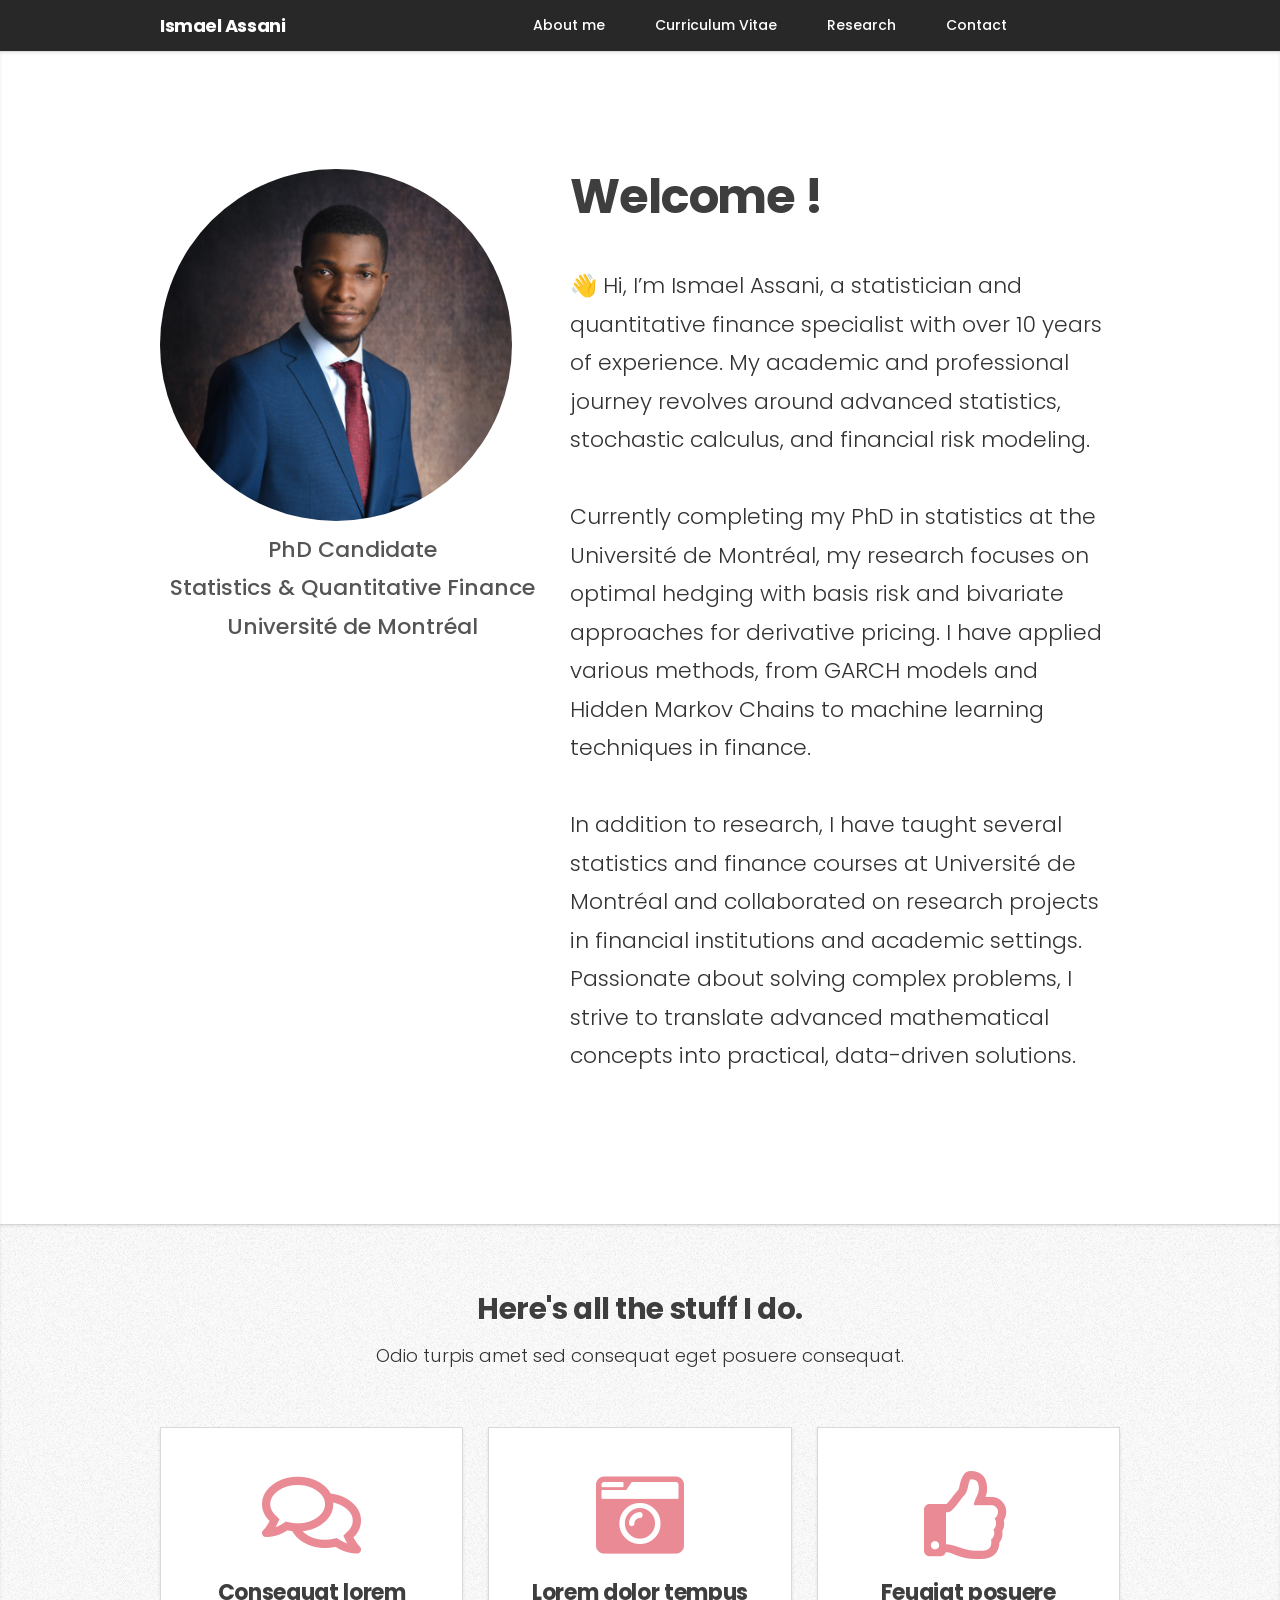
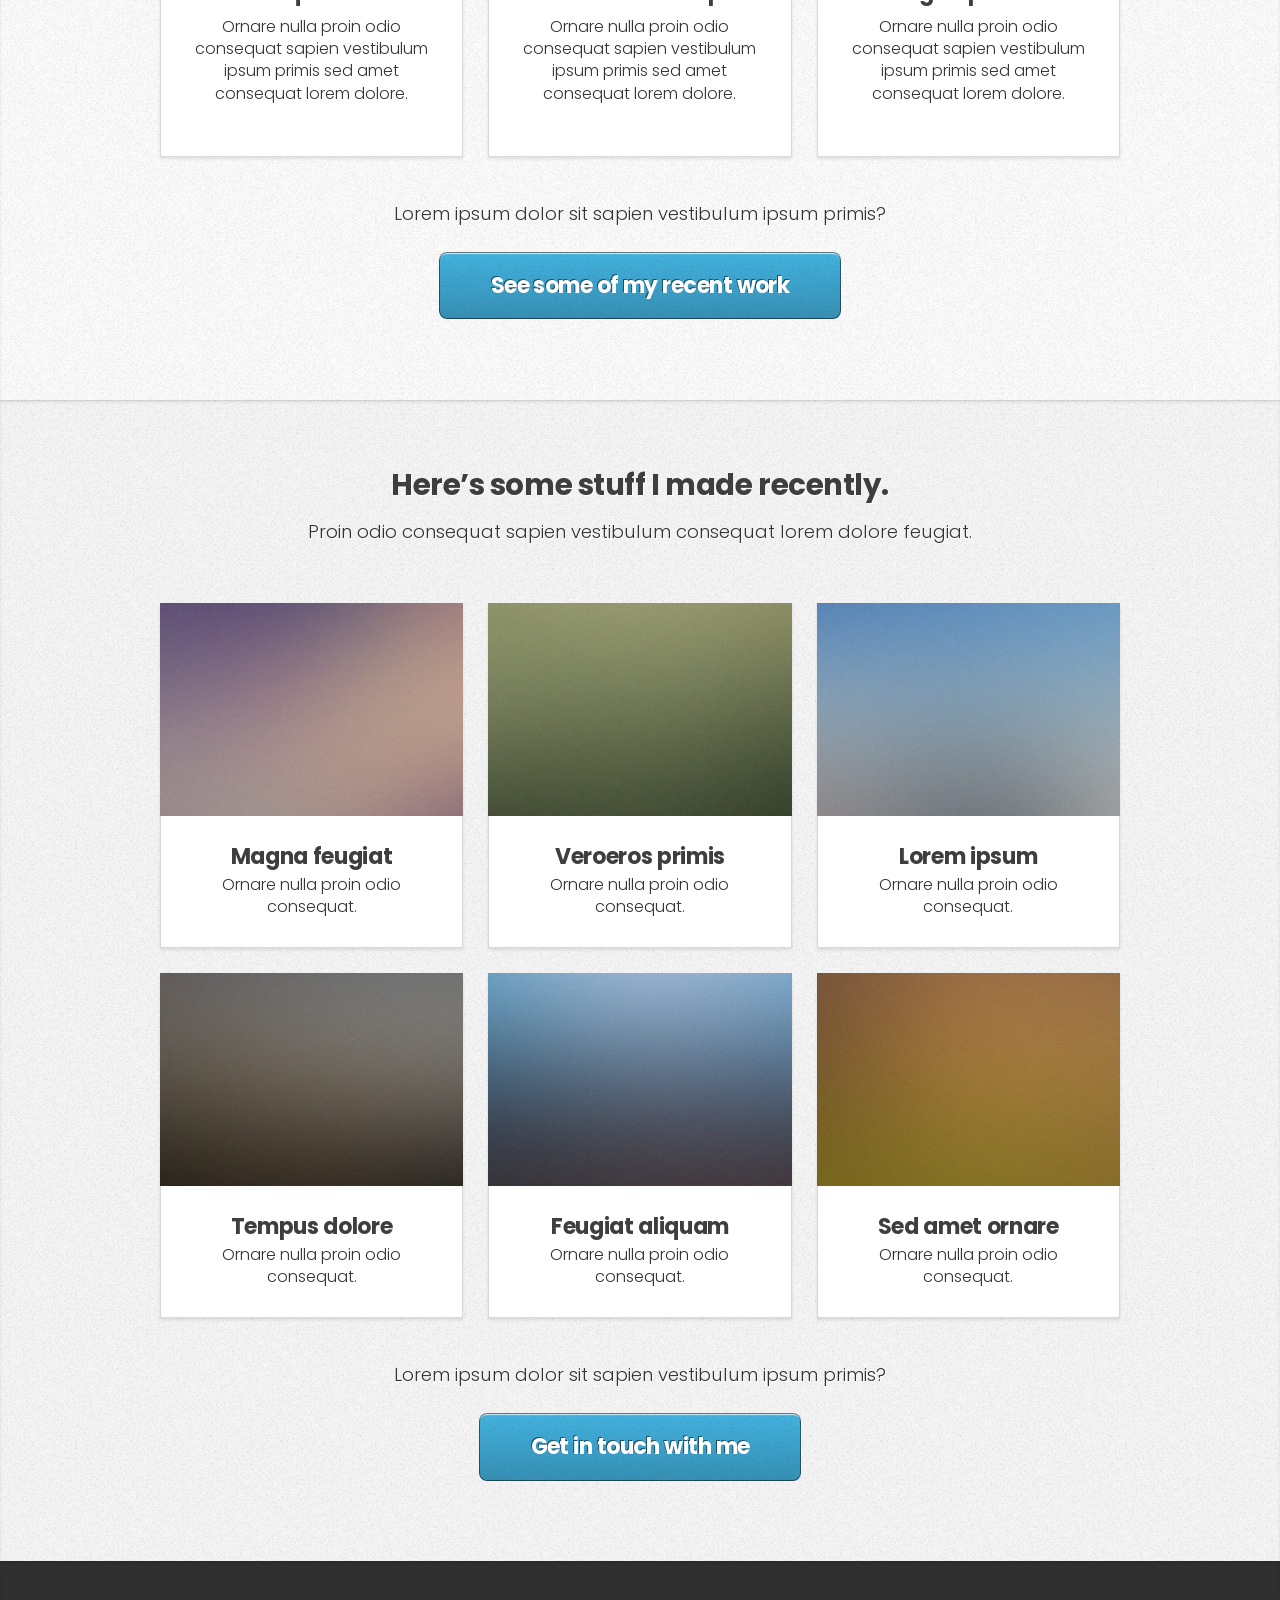
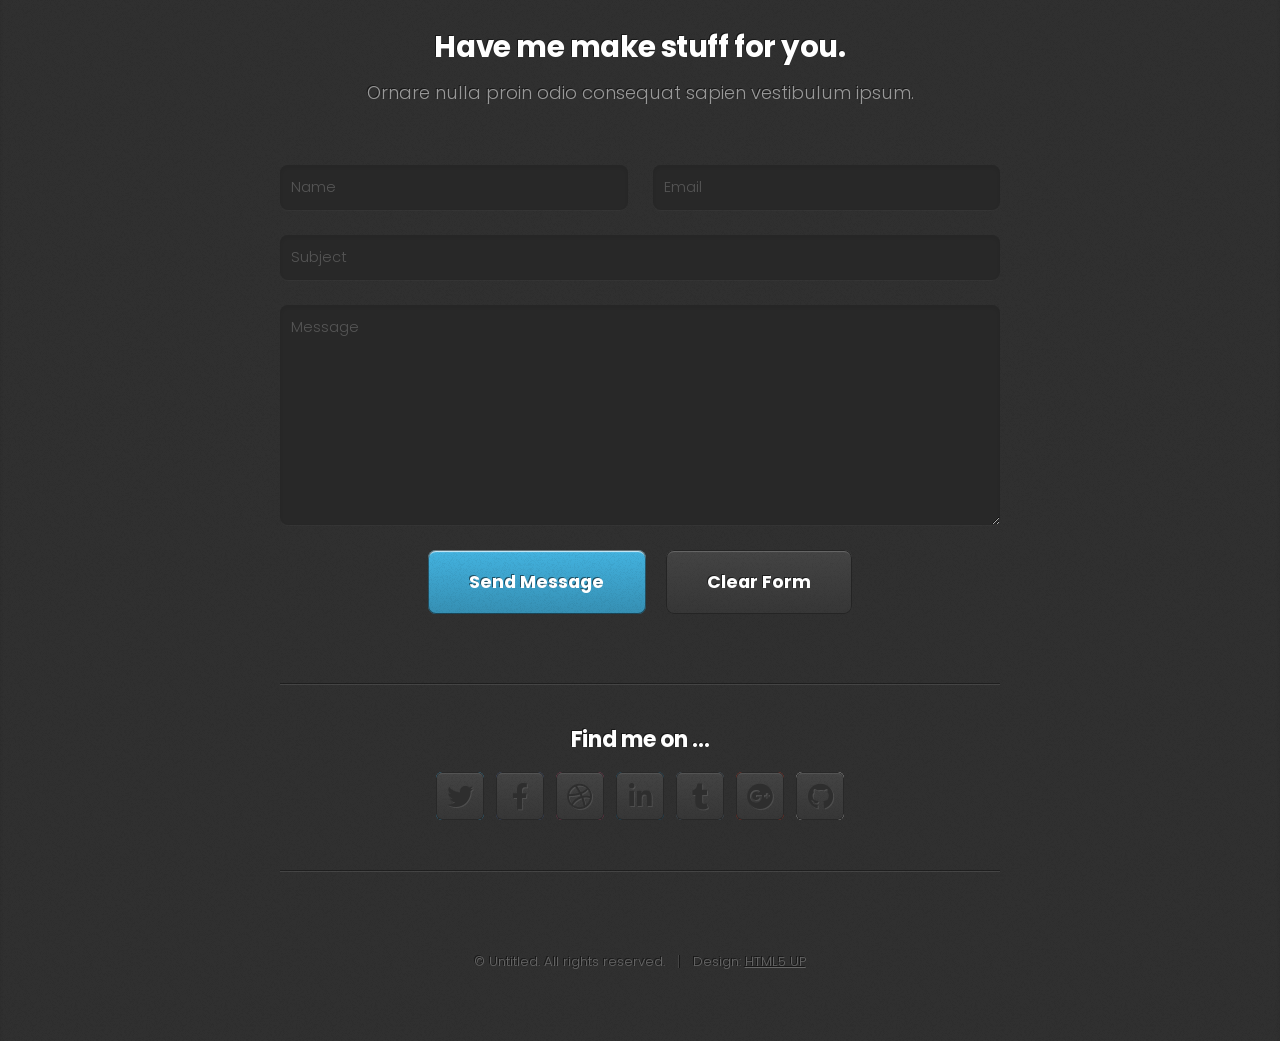
==== index.html @ 245b05d1 "index.html" ====
<!DOCTYPE HTML>
<!--
	Miniport by HTML5 UP
	html5up.net | @ajlkn
	Free for personal and commercial use under the CCA 3.0 license (html5up.net/license)
-->
<html>
	<head>
		<title>Miniport by HTML5 UP</title>
		<meta charset="utf-8" />
		<meta name="viewport" content="width=device-width, initial-scale=1, user-scalable=no" />
		<link rel="stylesheet" href="assets/css/main.css" />
	</head>
	<body class="is-preload">

		<!-- Nav -->
			<nav id="nav">
    				<div class="container">
        				<div class="nav-content">
           					<div class="logo">
                					<h1>Ismael Assani</h1>
            					</div>
            					<ul>
                					<li><a href="#aboutme">About me</a></li>
                					<li><a href="#curriculumVitae">Curriculum Vitae</a></li>
                					<li><a href="#research">Research</a></li>
                					<li><a href="#contact">Contact</a></li>
            					</ul>
        				</div>
    				</div>
			</nav>
			<!--
			<nav id="nav">
				<ul class="container">
					<li><a href="#aboutme">About me</a></li>
					<li><a href="#curriculumVitae">Curriculum Vitae</a></li>
					<li><a href="#research">Research</a></li>
					<li><a href="#contact">Contact</a></li>
				</ul>
			</nav>
			-->

		<!-- Home -->
			<article id="top" class="wrapper style1">
				<div class="container">
					<div class="row">
						<div class="col-4 col-5-large col-12-medium">
								<span class="image fit"><img src="images/photo_site_web.jpg" alt="" /></span>
								<p class="photo-caption">PhD Candidate <br> Statistics & Quantitative Finance <br> Université de Montréal</p>
						</div>
						<div class="col-8 col-7-large col-12-medium">
							<!--
							<header>
								<h1>Hi. I'm <strong>Ismael ASSANI</strong>.</h1>
							-->
							<header>
								<h1><strong>Welcome !</strong></h1>
							</header>
							<p>👋 Hi, I’m Ismael Assani, a statistician and quantitative finance specialist with over 10 years of experience. My academic and professional journey revolves around advanced statistics, stochastic calculus, and financial risk modeling. <br> <br>
								Currently completing my PhD in statistics at the Université de Montréal, my research focuses on optimal hedging with basis risk and bivariate approaches for derivative pricing. I have applied various methods, from GARCH models and Hidden Markov Chains to machine learning techniques in finance. <br> <br>
								In addition to research, I have taught several statistics and finance courses at Université de Montréal and collaborated on research projects in financial institutions and academic settings. Passionate about solving complex problems, I strive to translate advanced mathematical concepts into practical, data-driven solutions.</p>
							<!--
							<p>And this is <strong>Miniport</strong>, a free, fully responsive HTML5 site template designed by <a href="http://twitter.com/ajlkn">AJ</a> for <a href="http://html5up.net">HTML5 UP</a> &amp; released under the <a href="http://html5up.net/license">CCA license</a>.</p>
							<a href="#work" class="button large scrolly">Learn about what I do</a>
							-->
							
						</div>
					</div>
				</div>
			</article>

		<!-- Work -->
			<article id="work" class="wrapper style2">
				<div class="container">
					<header>
						<h2>Here's all the stuff I do.</h2>
						<p>Odio turpis amet sed consequat eget posuere consequat.</p>
					</header>
					<div class="row aln-center">
						<div class="col-4 col-6-medium col-12-small">
							<section class="box style1">
								<span class="icon featured fa-comments"></span>
								<h3>Consequat lorem</h3>
								<p>Ornare nulla proin odio consequat sapien vestibulum ipsum primis sed amet consequat lorem dolore.</p>
							</section>
						</div>
						<div class="col-4 col-6-medium col-12-small">
							<section class="box style1">
								<span class="icon solid featured fa-camera-retro"></span>
								<h3>Lorem dolor tempus</h3>
								<p>Ornare nulla proin odio consequat sapien vestibulum ipsum primis sed amet consequat lorem dolore.</p>
							</section>
						</div>
						<div class="col-4 col-6-medium col-12-small">
							<section class="box style1">
								<span class="icon featured fa-thumbs-up"></span>
								<h3>Feugiat posuere</h3>
								<p>Ornare nulla proin odio consequat sapien vestibulum ipsum primis sed amet consequat lorem dolore.</p>
							</section>
						</div>
					</div>
					<footer>
						<p>Lorem ipsum dolor sit sapien vestibulum ipsum primis?</p>
						<a href="#portfolio" class="button large scrolly">See some of my recent work</a>
					</footer>
				</div>
			</article>

		<!-- Portfolio -->
			<article id="portfolio" class="wrapper style3">
				<div class="container">
					<header>
						<h2>Here’s some stuff I made recently.</h2>
						<p>Proin odio consequat  sapien vestibulum consequat lorem dolore feugiat.</p>
					</header>
					<div class="row">
						<div class="col-4 col-6-medium col-12-small">
							<article class="box style2">
								<a href="#" class="image featured"><img src="images/pic01.jpg" alt="" /></a>
								<h3><a href="#">Magna feugiat</a></h3>
								<p>Ornare nulla proin odio consequat.</p>
							</article>
						</div>
						<div class="col-4 col-6-medium col-12-small">
							<article class="box style2">
								<a href="#" class="image featured"><img src="images/pic02.jpg" alt="" /></a>
								<h3><a href="#">Veroeros primis</a></h3>
								<p>Ornare nulla proin odio consequat.</p>
							</article>
						</div>
						<div class="col-4 col-6-medium col-12-small">
							<article class="box style2">
								<a href="#" class="image featured"><img src="images/pic03.jpg" alt="" /></a>
								<h3><a href="#">Lorem ipsum</a></h3>
								<p>Ornare nulla proin odio consequat.</p>
							</article>
						</div>
						<div class="col-4 col-6-medium col-12-small">
							<article class="box style2">
								<a href="#" class="image featured"><img src="images/pic04.jpg" alt="" /></a>
								<h3><a href="#">Tempus dolore</a></h3>
								<p>Ornare nulla proin odio consequat.</p>
							</article>
						</div>
						<div class="col-4 col-6-medium col-12-small">
							<article class="box style2">
								<a href="#" class="image featured"><img src="images/pic05.jpg" alt="" /></a>
								<h3><a href="#">Feugiat aliquam</a></h3>
								<p>Ornare nulla proin odio consequat.</p>
							</article>
						</div>
						<div class="col-4 col-6-medium col-12-small">
							<article class="box style2">
								<a href="#" class="image featured"><img src="images/pic06.jpg" alt="" /></a>
								<h3><a href="#">Sed amet ornare</a></h3>
								<p>Ornare nulla proin odio consequat.</p>
							</article>
						</div>
					</div>
					<footer>
						<p>Lorem ipsum dolor sit sapien vestibulum ipsum primis?</p>
						<a href="#contact" class="button large scrolly">Get in touch with me</a>
					</footer>
				</div>
			</article>

		<!-- Contact -->
			<article id="contact" class="wrapper style4">
				<div class="container medium">
					<header>
						<h2>Have me make stuff for you.</h2>
						<p>Ornare nulla proin odio consequat sapien vestibulum ipsum.</p>
					</header>
					<div class="row">
						<div class="col-12">
							<form method="post" action="#">
								<div class="row">
									<div class="col-6 col-12-small">
										<input type="text" name="name" id="name" placeholder="Name" />
									</div>
									<div class="col-6 col-12-small">
										<input type="text" name="email" id="email" placeholder="Email" />
									</div>
									<div class="col-12">
										<input type="text" name="subject" id="subject" placeholder="Subject" />
									</div>
									<div class="col-12">
										<textarea name="message" id="message" placeholder="Message"></textarea>
									</div>
									<div class="col-12">
										<ul class="actions">
											<li><input type="submit" value="Send Message" /></li>
											<li><input type="reset" value="Clear Form" class="alt" /></li>
										</ul>
									</div>
								</div>
							</form>
						</div>
						<div class="col-12">
							<hr />
							<h3>Find me on ...</h3>
							<ul class="social">
								<li><a href="#" class="icon brands fa-twitter"><span class="label">Twitter</span></a></li>
								<li><a href="#" class="icon brands fa-facebook-f"><span class="label">Facebook</span></a></li>
								<li><a href="#" class="icon brands fa-dribbble"><span class="label">Dribbble</span></a></li>
								<li><a href="#" class="icon brands fa-linkedin-in"><span class="label">LinkedIn</span></a></li>
								<li><a href="#" class="icon brands fa-tumblr"><span class="label">Tumblr</span></a></li>
								<li><a href="#" class="icon brands fa-google-plus"><span class="label">Google+</span></a></li>
								<li><a href="#" class="icon brands fa-github"><span class="label">Github</span></a></li>
								<!--
								<li><a href="#" class="icon solid fa-rss"><span>RSS</span></a></li>
								<li><a href="#" class="icon brands fa-instagram"><span>Instagram</span></a></li>
								<li><a href="#" class="icon brands fa-foursquare"><span>Foursquare</span></a></li>
								<li><a href="#" class="icon brands fa-skype"><span>Skype</span></a></li>
								<li><a href="#" class="icon brands fa-soundcloud"><span>Soundcloud</span></a></li>
								<li><a href="#" class="icon brands fa-youtube"><span>YouTube</span></a></li>
								<li><a href="#" class="icon brands fa-blogger"><span>Blogger</span></a></li>
								<li><a href="#" class="icon brands fa-flickr"><span>Flickr</span></a></li>
								<li><a href="#" class="icon brands fa-vimeo"><span>Vimeo</span></a></li>
								-->
							</ul>
							<hr />
						</div>
					</div>
					<footer>
						<ul id="copyright">
							<li>&copy; Untitled. All rights reserved.</li><li>Design: <a href="http://html5up.net">HTML5 UP</a></li>
						</ul>
					</footer>
				</div>
			</article>

		<!-- Scripts -->
			<script src="assets/js/jquery.min.js"></script>
			<script src="assets/js/jquery.scrolly.min.js"></script>
			<script src="assets/js/browser.min.js"></script>
			<script src="assets/js/breakpoints.min.js"></script>
			<script src="assets/js/util.js"></script>
			<script src="assets/js/main.js"></script>

	</body>
</html>
---- assets/css/main.css ----
/*@import url("https://fonts.googleapis.com/css?family=Open+Sans:300,300italic,600,600italic,700");*/
@import url("https://fonts.googleapis.com/css2?family=Poppins:wght@300;400;600&display=swap");
@import url("fontawesome-all.min.css");

/*
	Miniport by HTML5 UP
	html5up.net | @ajlkn
	Free for personal and commercial use under the CCA 3.0 license (html5up.net/license)
*/

html, body, div, span, applet, object,
iframe, h1, h2, h3, h4, h5, h6, p, blockquote,
pre, a, abbr, acronym, address, big, cite,
code, del, dfn, em, img, ins, kbd, q, s, samp,
small, strike, strong, sub, sup, tt, var, b,
u, i, center, dl, dt, dd, ol, ul, li, fieldset,
form, label, legend, table, caption, tbody,
tfoot, thead, tr, th, td, article, aside,
canvas, details, embed, figure, figcaption,
footer, header, hgroup, menu, nav, output, ruby,
section, summary, time, mark, audio, video {
	margin: 0;
	padding: 0;
	border: 0;
	font-size: 100%;
	font: inherit;
	vertical-align: baseline;}

article, aside, details, figcaption, figure,
footer, header, hgroup, menu, nav, section {
	display: block;}

body {
	line-height: 1;
}

ol, ul {
	list-style: none;
}

blockquote, q {
	quotes: none;
}

	blockquote:before, blockquote:after, q:before, q:after {
		content: '';
		content: none;
	}

table {
	border-collapse: collapse;
	border-spacing: 0;
}

body {
	-webkit-text-size-adjust: none;
}

mark {
	background-color: transparent;
	color: inherit;
}

input::-moz-focus-inner {
	border: 0;
	padding: 0;
}

input, select, textarea {
	-moz-appearance: none;
	-webkit-appearance: none;
	-ms-appearance: none;
	appearance: none;
}

/* Basic */

	html {
		box-sizing: border-box;
	}

	*, *:before, *:after {
		box-sizing: inherit;
	}

	body {
		padding-top: 3.5em;
	}

		body.is-preload *, body.is-preload *:before, body.is-preload *:after {
			-moz-animation: none !important;
			-webkit-animation: none !important;
			-ms-animation: none !important;
			animation: none !important;
			-moz-transition: none !important;
			-webkit-transition: none !important;
			-ms-transition: none !important;
			transition: none !important;
		}

	/*body, input, textarea, select {
		font-family: 'Open Sans', sans-serif;
		line-height: 1.85em;
		color: #888;
		font-weight: 300;
		font-size: 13pt;
	}
        */
        body, input, textarea, select {
    		font-family: 'Poppins', sans-serif;
    		line-height: 1.6em;
    		color: #333; /* Texte plus foncé pour meilleure lisibilité */
    		font-weight: 300;
    		font-size: 10pt; /* Taille réduite */
	}
	a {
		-moz-transition: color .2s ease-in-out;
		-webkit-transition: color .2s ease-in-out;
		-ms-transition: color .2s ease-in-out;
		transition: color .2s ease-in-out;
		color: #43B3E0;
		text-decoration: underline;
	}

		a:hover {
			color: #43bff0 !important;
		}

		a img {
			border: 0;
		}

	b, strong {
		font-weight: 600;
		color: #3e3e3e;
	}

	i, em {
		font-style: italic;
	}

	sub {
		position: relative;
		top: 0.5em;
		font-size: 0.8em;
	}

	sup {
		position: relative;
		top: -0.5em;
		font-size: 0.8em;
	}

	blockquote {
		border-left: solid 0.75em #eee;
		padding: 1em 0 1em 1.5em;
		font-style: italic;
	}

	h1, h2, h3, h4, h5, h6 {
		color: #3e3e3e;
		margin: 0 0 0.75em 0;
	}

	h1 a, h2 a, h3 a, h4 a, h5 a, h6 a {
		text-decoration: none;
		color: inherit;
	}

	h2, h3, h4, h5, h6 {
		font-weight: 700;
	}

	h1 {
		font-size: 3.25em;
		letter-spacing: -0.025em;
		font-weight: 300;
	}

		h1 strong {
			font-weight: 700;
		}

	h2 {
		font-size: 2em;
		letter-spacing: -0.015em;
	}

	h3 {
		font-size: 1.5em;
		letter-spacing: -0.015em;
	}

	em, i {
		font-style: italic;
	}

	br.clear {
		clear: both;
	}

	hr {
		border: 0;
		border-top: solid 1px #444;
		border-top-color: rgba(0, 0, 0, 0.35);
		box-shadow: 0px 1px 0px 0px rgba(255, 255, 255, 0.1);
		height: 1px;
		margin: 3em 0;
	}

	/*p, ul, ol, dl, table {
		margin-bottom: 2em;
	}
        */
	p, ul, ol, dl, table {
    		margin-bottom: 1.4em; /* Réduction de l'espacement */
    		font-size: 12pt; /* Texte légèrement plus petit */
		line-height: 1.4;
	}
	header {
		margin: 0 0 3em 0;
	}

		header > p {
			font-size: 1.25em;
			margin: 0;
		}

	footer {
		margin: 3em 0 0 0;
	}

		footer > p {
			font-size: 1.25em;
		}

/* Container */

	.container {
		margin: 0 auto;
		max-width: calc(100% - 50px);
		width: 1200px;
	}

		.container.medium {
			width: 900px;
		}

		@media screen and (max-width: 1680px) {

			.container {
				width: 1200px;
			}

				.container.medium {
					width: 900px;
				}

		}

		@media screen and (max-width: 1280px) {

			.container {
				width: 960px;
			}

				.container.medium {
					width: 720px;
				}

		}

		@media screen and (max-width: 980px) {

			.container {
				width: 100%;
			}

				.container.medium {
					width: 75%;
				}

		}

		@media screen and (max-width: 736px) {

			.container {
				width: 100%;
				max-width: calc(100% - 30px);
			}

				.container.medium {
					width: 100%;
				}

		}

/* Row */

	.row {
		display: flex;
		flex-wrap: wrap;
		box-sizing: border-box;
		align-items: stretch;
	}

		.row > * {
			box-sizing: border-box;
		}

		.row.gtr-uniform > * > :last-child {
			margin-bottom: 0;
		}

		.row.aln-left {
			justify-content: flex-start;
		}

		.row.aln-center {
			justify-content: center;
		}

		.row.aln-right {
			justify-content: flex-end;
		}

		.row.aln-top {
			align-items: flex-start;
		}

		.row.aln-middle {
			align-items: center;
		}

		.row.aln-bottom {
			align-items: flex-end;
		}

		.row > .imp {
			order: -1;
		}

		.row > .col-1 {
			width: 8.33333%;
		}

		.row > .off-1 {
			margin-left: 8.33333%;
		}

		.row > .col-2 {
			width: 16.66667%;
		}

		.row > .off-2 {
			margin-left: 16.66667%;
		}

		.row > .col-3 {
			width: 25%;
		}

		.row > .off-3 {
			margin-left: 25%;
		}

		.row > .col-4 {
			width: 33.33333%;
		}

		.row > .off-4 {
			margin-left: 33.33333%;
		}

		.row > .col-5 {
			width: 41.66667%;
		}

		.row > .off-5 {
			margin-left: 41.66667%;
		}

		.row > .col-6 {
			width: 50%;
		}

		.row > .off-6 {
			margin-left: 50%;
		}

		.row > .col-7 {
			width: 58.33333%;
		}

		.row > .off-7 {
			margin-left: 58.33333%;
		}

		.row > .col-8 {
			width: 66.66667%;
		}

		.row > .off-8 {
			margin-left: 66.66667%;
		}

		.row > .col-9 {
			width: 75%;
		}

		.row > .off-9 {
			margin-left: 75%;
		}

		.row > .col-10 {
			width: 83.33333%;
		}

		.row > .off-10 {
			margin-left: 83.33333%;
		}

		.row > .col-11 {
			width: 91.66667%;
		}

		.row > .off-11 {
			margin-left: 91.66667%;
		}

		.row > .col-12 {
			width: 100%;
		}

		.row > .off-12 {
			margin-left: 100%;
		}

		.row.gtr-0 {
			margin-top: 0px;
			margin-left: 0px;
		}

			.row.gtr-0 > * {
				padding: 0px 0 0 0px;
			}

			.row.gtr-0.gtr-uniform {
				margin-top: 0px;
			}

				.row.gtr-0.gtr-uniform > * {
					padding-top: 0px;
				}

		.row.gtr-25 {
			margin-top: -6.25px;
			margin-left: -6.25px;
		}

			.row.gtr-25 > * {
				padding: 6.25px 0 0 6.25px;
			}

			.row.gtr-25.gtr-uniform {
				margin-top: -6.25px;
			}

				.row.gtr-25.gtr-uniform > * {
					padding-top: 6.25px;
				}

		.row.gtr-50 {
			margin-top: -12.5px;
			margin-left: -12.5px;
		}

			.row.gtr-50 > * {
				padding: 12.5px 0 0 12.5px;
			}

			.row.gtr-50.gtr-uniform {
				margin-top: -12.5px;
			}

				.row.gtr-50.gtr-uniform > * {
					padding-top: 12.5px;
				}

		.row {
			margin-top: -25px;
			margin-left: -25px;
		}

			.row > * {
				padding: 25px 0 0 25px;
			}

			.row.gtr-uniform {
				margin-top: -25px;
			}

				.row.gtr-uniform > * {
					padding-top: 25px;
				}

		.row.gtr-150 {
			margin-top: -37.5px;
			margin-left: -37.5px;
		}

			.row.gtr-150 > * {
				padding: 37.5px 0 0 37.5px;
			}

			.row.gtr-150.gtr-uniform {
				margin-top: -37.5px;
			}

				.row.gtr-150.gtr-uniform > * {
					padding-top: 37.5px;
				}

		.row.gtr-200 {
			margin-top: -50px;
			margin-left: -50px;
		}

			.row.gtr-200 > * {
				padding: 50px 0 0 50px;
			}

			.row.gtr-200.gtr-uniform {
				margin-top: -50px;
			}

				.row.gtr-200.gtr-uniform > * {
					padding-top: 50px;
				}

		@media screen and (max-width: 1680px) {

			.row {
				display: flex;
				flex-wrap: wrap;
				box-sizing: border-box;
				align-items: stretch;
			}

				.row > * {
					box-sizing: border-box;
				}

				.row.gtr-uniform > * > :last-child {
					margin-bottom: 0;
				}

				.row.aln-left {
					justify-content: flex-start;
				}

				.row.aln-center {
					justify-content: center;
				}

				.row.aln-right {
					justify-content: flex-end;
				}

				.row.aln-top {
					align-items: flex-start;
				}

				.row.aln-middle {
					align-items: center;
				}

				.row.aln-bottom {
					align-items: flex-end;
				}

				.row > .imp-xlarge {
					order: -1;
				}

				.row > .col-1-xlarge {
					width: 8.33333%;
				}

				.row > .off-1-xlarge {
					margin-left: 8.33333%;
				}

				.row > .col-2-xlarge {
					width: 16.66667%;
				}

				.row > .off-2-xlarge {
					margin-left: 16.66667%;
				}

				.row > .col-3-xlarge {
					width: 25%;
				}

				.row > .off-3-xlarge {
					margin-left: 25%;
				}

				.row > .col-4-xlarge {
					width: 33.33333%;
				}

				.row > .off-4-xlarge {
					margin-left: 33.33333%;
				}

				.row > .col-5-xlarge {
					width: 41.66667%;
				}

				.row > .off-5-xlarge {
					margin-left: 41.66667%;
				}

				.row > .col-6-xlarge {
					width: 50%;
				}

				.row > .off-6-xlarge {
					margin-left: 50%;
				}

				.row > .col-7-xlarge {
					width: 58.33333%;
				}

				.row > .off-7-xlarge {
					margin-left: 58.33333%;
				}

				.row > .col-8-xlarge {
					width: 66.66667%;
				}

				.row > .off-8-xlarge {
					margin-left: 66.66667%;
				}

				.row > .col-9-xlarge {
					width: 75%;
				}

				.row > .off-9-xlarge {
					margin-left: 75%;
				}

				.row > .col-10-xlarge {
					width: 83.33333%;
				}

				.row > .off-10-xlarge {
					margin-left: 83.33333%;
				}

				.row > .col-11-xlarge {
					width: 91.66667%;
				}

				.row > .off-11-xlarge {
					margin-left: 91.66667%;
				}

				.row > .col-12-xlarge {
					width: 100%;
				}

				.row > .off-12-xlarge {
					margin-left: 100%;
				}

				.row.gtr-0 {
					margin-top: 0px;
					margin-left: 0px;
				}

					.row.gtr-0 > * {
						padding: 0px 0 0 0px;
					}

					.row.gtr-0.gtr-uniform {
						margin-top: 0px;
					}

						.row.gtr-0.gtr-uniform > * {
							padding-top: 0px;
						}

				.row.gtr-25 {
					margin-top: -6.25px;
					margin-left: -6.25px;
				}

					.row.gtr-25 > * {
						padding: 6.25px 0 0 6.25px;
					}

					.row.gtr-25.gtr-uniform {
						margin-top: -6.25px;
					}

						.row.gtr-25.gtr-uniform > * {
							padding-top: 6.25px;
						}

				.row.gtr-50 {
					margin-top: -12.5px;
					margin-left: -12.5px;
				}

					.row.gtr-50 > * {
						padding: 12.5px 0 0 12.5px;
					}

					.row.gtr-50.gtr-uniform {
						margin-top: -12.5px;
					}

						.row.gtr-50.gtr-uniform > * {
							padding-top: 12.5px;
						}

				.row {
					margin-top: -25px;
					margin-left: -25px;
				}

					.row > * {
						padding: 25px 0 0 25px;
					}

					.row.gtr-uniform {
						margin-top: -25px;
					}

						.row.gtr-uniform > * {
							padding-top: 25px;
						}

				.row.gtr-150 {
					margin-top: -37.5px;
					margin-left: -37.5px;
				}

					.row.gtr-150 > * {
						padding: 37.5px 0 0 37.5px;
					}

					.row.gtr-150.gtr-uniform {
						margin-top: -37.5px;
					}

						.row.gtr-150.gtr-uniform > * {
							padding-top: 37.5px;
						}

				.row.gtr-200 {
					margin-top: -50px;
					margin-left: -50px;
				}

					.row.gtr-200 > * {
						padding: 50px 0 0 50px;
					}

					.row.gtr-200.gtr-uniform {
						margin-top: -50px;
					}

						.row.gtr-200.gtr-uniform > * {
							padding-top: 50px;
						}

		}

		@media screen and (max-width: 1280px) {

			.row {
				display: flex;
				flex-wrap: wrap;
				box-sizing: border-box;
				align-items: stretch;
			}

				.row > * {
					box-sizing: border-box;
				}

				.row.gtr-uniform > * > :last-child {
					margin-bottom: 0;
				}

				.row.aln-left {
					justify-content: flex-start;
				}

				.row.aln-center {
					justify-content: center;
				}

				.row.aln-right {
					justify-content: flex-end;
				}

				.row.aln-top {
					align-items: flex-start;
				}

				.row.aln-middle {
					align-items: center;
				}

				.row.aln-bottom {
					align-items: flex-end;
				}

				.row > .imp-large {
					order: -1;
				}

				.row > .col-1-large {
					width: 8.33333%;
				}

				.row > .off-1-large {
					margin-left: 8.33333%;
				}

				.row > .col-2-large {
					width: 16.66667%;
				}

				.row > .off-2-large {
					margin-left: 16.66667%;
				}

				.row > .col-3-large {
					width: 25%;
				}

				.row > .off-3-large {
					margin-left: 25%;
				}

				.row > .col-4-large {
					width: 33.33333%;
				}

				.row > .off-4-large {
					margin-left: 33.33333%;
				}

				.row > .col-5-large {
					width: 41.66667%;
				}

				.row > .off-5-large {
					margin-left: 41.66667%;
				}

				.row > .col-6-large {
					width: 50%;
				}

				.row > .off-6-large {
					margin-left: 50%;
				}

				.row > .col-7-large {
					width: 58.33333%;
				}

				.row > .off-7-large {
					margin-left: 58.33333%;
				}

				.row > .col-8-large {
					width: 66.66667%;
				}

				.row > .off-8-large {
					margin-left: 66.66667%;
				}

				.row > .col-9-large {
					width: 75%;
				}

				.row > .off-9-large {
					margin-left: 75%;
				}

				.row > .col-10-large {
					width: 83.33333%;
				}

				.row > .off-10-large {
					margin-left: 83.33333%;
				}

				.row > .col-11-large {
					width: 91.66667%;
				}

				.row > .off-11-large {
					margin-left: 91.66667%;
				}

				.row > .col-12-large {
					width: 100%;
				}

				.row > .off-12-large {
					margin-left: 100%;
				}

				.row.gtr-0 {
					margin-top: 0px;
					margin-left: 0px;
				}

					.row.gtr-0 > * {
						padding: 0px 0 0 0px;
					}

					.row.gtr-0.gtr-uniform {
						margin-top: 0px;
					}

						.row.gtr-0.gtr-uniform > * {
							padding-top: 0px;
						}

				.row.gtr-25 {
					margin-top: -6.25px;
					margin-left: -6.25px;
				}

					.row.gtr-25 > * {
						padding: 6.25px 0 0 6.25px;
					}

					.row.gtr-25.gtr-uniform {
						margin-top: -6.25px;
					}

						.row.gtr-25.gtr-uniform > * {
							padding-top: 6.25px;
						}

				.row.gtr-50 {
					margin-top: -12.5px;
					margin-left: -12.5px;
				}

					.row.gtr-50 > * {
						padding: 12.5px 0 0 12.5px;
					}

					.row.gtr-50.gtr-uniform {
						margin-top: -12.5px;
					}

						.row.gtr-50.gtr-uniform > * {
							padding-top: 12.5px;
						}

				.row {
					margin-top: -25px;
					margin-left: -25px;
				}

					.row > * {
						padding: 25px 0 0 25px;
					}

					.row.gtr-uniform {
						margin-top: -25px;
					}

						.row.gtr-uniform > * {
							padding-top: 25px;
						}

				.row.gtr-150 {
					margin-top: -37.5px;
					margin-left: -37.5px;
				}

					.row.gtr-150 > * {
						padding: 37.5px 0 0 37.5px;
					}

					.row.gtr-150.gtr-uniform {
						margin-top: -37.5px;
					}

						.row.gtr-150.gtr-uniform > * {
							padding-top: 37.5px;
						}

				.row.gtr-200 {
					margin-top: -50px;
					margin-left: -50px;
				}

					.row.gtr-200 > * {
						padding: 50px 0 0 50px;
					}

					.row.gtr-200.gtr-uniform {
						margin-top: -50px;
					}

						.row.gtr-200.gtr-uniform > * {
							padding-top: 50px;
						}

		}

		@media screen and (max-width: 980px) {

			.row {
				display: flex;
				flex-wrap: wrap;
				box-sizing: border-box;
				align-items: stretch;
			}

				.row > * {
					box-sizing: border-box;
				}

				.row.gtr-uniform > * > :last-child {
					margin-bottom: 0;
				}

				.row.aln-left {
					justify-content: flex-start;
				}

				.row.aln-center {
					justify-content: center;
				}

				.row.aln-right {
					justify-content: flex-end;
				}

				.row.aln-top {
					align-items: flex-start;
				}

				.row.aln-middle {
					align-items: center;
				}

				.row.aln-bottom {
					align-items: flex-end;
				}

				.row > .imp-medium {
					order: -1;
				}

				.row > .col-1-medium {
					width: 8.33333%;
				}

				.row > .off-1-medium {
					margin-left: 8.33333%;
				}

				.row > .col-2-medium {
					width: 16.66667%;
				}

				.row > .off-2-medium {
					margin-left: 16.66667%;
				}

				.row > .col-3-medium {
					width: 25%;
				}

				.row > .off-3-medium {
					margin-left: 25%;
				}

				.row > .col-4-medium {
					width: 33.33333%;
				}

				.row > .off-4-medium {
					margin-left: 33.33333%;
				}

				.row > .col-5-medium {
					width: 41.66667%;
				}

				.row > .off-5-medium {
					margin-left: 41.66667%;
				}

				.row > .col-6-medium {
					width: 50%;
				}

				.row > .off-6-medium {
					margin-left: 50%;
				}

				.row > .col-7-medium {
					width: 58.33333%;
				}

				.row > .off-7-medium {
					margin-left: 58.33333%;
				}

				.row > .col-8-medium {
					width: 66.66667%;
				}

				.row > .off-8-medium {
					margin-left: 66.66667%;
				}

				.row > .col-9-medium {
					width: 75%;
				}

				.row > .off-9-medium {
					margin-left: 75%;
				}

				.row > .col-10-medium {
					width: 83.33333%;
				}

				.row > .off-10-medium {
					margin-left: 83.33333%;
				}

				.row > .col-11-medium {
					width: 91.66667%;
				}

				.row > .off-11-medium {
					margin-left: 91.66667%;
				}

				.row > .col-12-medium {
					width: 100%;
				}

				.row > .off-12-medium {
					margin-left: 100%;
				}

				.row.gtr-0 {
					margin-top: 0px;
					margin-left: 0px;
				}

					.row.gtr-0 > * {
						padding: 0px 0 0 0px;
					}

					.row.gtr-0.gtr-uniform {
						margin-top: 0px;
					}

						.row.gtr-0.gtr-uniform > * {
							padding-top: 0px;
						}

				.row.gtr-25 {
					margin-top: -6.25px;
					margin-left: -6.25px;
				}

					.row.gtr-25 > * {
						padding: 6.25px 0 0 6.25px;
					}

					.row.gtr-25.gtr-uniform {
						margin-top: -6.25px;
					}

						.row.gtr-25.gtr-uniform > * {
							padding-top: 6.25px;
						}

				.row.gtr-50 {
					margin-top: -12.5px;
					margin-left: -12.5px;
				}

					.row.gtr-50 > * {
						padding: 12.5px 0 0 12.5px;
					}

					.row.gtr-50.gtr-uniform {
						margin-top: -12.5px;
					}

						.row.gtr-50.gtr-uniform > * {
							padding-top: 12.5px;
						}

				.row {
					margin-top: -25px;
					margin-left: -25px;
				}

					.row > * {
						padding: 25px 0 0 25px;
					}

					.row.gtr-uniform {
						margin-top: -25px;
					}

						.row.gtr-uniform > * {
							padding-top: 25px;
						}

				.row.gtr-150 {
					margin-top: -37.5px;
					margin-left: -37.5px;
				}

					.row.gtr-150 > * {
						padding: 37.5px 0 0 37.5px;
					}

					.row.gtr-150.gtr-uniform {
						margin-top: -37.5px;
					}

						.row.gtr-150.gtr-uniform > * {
							padding-top: 37.5px;
						}

				.row.gtr-200 {
					margin-top: -50px;
					margin-left: -50px;
				}

					.row.gtr-200 > * {
						padding: 50px 0 0 50px;
					}

					.row.gtr-200.gtr-uniform {
						margin-top: -50px;
					}

						.row.gtr-200.gtr-uniform > * {
							padding-top: 50px;
						}

		}

		@media screen and (max-width: 736px) {

			.row {
				display: flex;
				flex-wrap: wrap;
				box-sizing: border-box;
				align-items: stretch;
			}

				.row > * {
					box-sizing: border-box;
				}

				.row.gtr-uniform > * > :last-child {
					margin-bottom: 0;
				}

				.row.aln-left {
					justify-content: flex-start;
				}

				.row.aln-center {
					justify-content: center;
				}

				.row.aln-right {
					justify-content: flex-end;
				}

				.row.aln-top {
					align-items: flex-start;
				}

				.row.aln-middle {
					align-items: center;
				}

				.row.aln-bottom {
					align-items: flex-end;
				}

				.row > .imp-small {
					order: -1;
				}

				.row > .col-1-small {
					width: 8.33333%;
				}

				.row > .off-1-small {
					margin-left: 8.33333%;
				}

				.row > .col-2-small {
					width: 16.66667%;
				}

				.row > .off-2-small {
					margin-left: 16.66667%;
				}

				.row > .col-3-small {
					width: 25%;
				}

				.row > .off-3-small {
					margin-left: 25%;
				}

				.row > .col-4-small {
					width: 33.33333%;
				}

				.row > .off-4-small {
					margin-left: 33.33333%;
				}

				.row > .col-5-small {
					width: 41.66667%;
				}

				.row > .off-5-small {
					margin-left: 41.66667%;
				}

				.row > .col-6-small {
					width: 50%;
				}

				.row > .off-6-small {
					margin-left: 50%;
				}

				.row > .col-7-small {
					width: 58.33333%;
				}

				.row > .off-7-small {
					margin-left: 58.33333%;
				}

				.row > .col-8-small {
					width: 66.66667%;
				}

				.row > .off-8-small {
					margin-left: 66.66667%;
				}

				.row > .col-9-small {
					width: 75%;
				}

				.row > .off-9-small {
					margin-left: 75%;
				}

				.row > .col-10-small {
					width: 83.33333%;
				}

				.row > .off-10-small {
					margin-left: 83.33333%;
				}

				.row > .col-11-small {
					width: 91.66667%;
				}

				.row > .off-11-small {
					margin-left: 91.66667%;
				}

				.row > .col-12-small {
					width: 100%;
				}

				.row > .off-12-small {
					margin-left: 100%;
				}

				.row.gtr-0 {
					margin-top: 0px;
					margin-left: 0px;
				}

					.row.gtr-0 > * {
						padding: 0px 0 0 0px;
					}

					.row.gtr-0.gtr-uniform {
						margin-top: 0px;
					}

						.row.gtr-0.gtr-uniform > * {
							padding-top: 0px;
						}

				.row.gtr-25 {
					margin-top: -3.75px;
					margin-left: -3.75px;
				}

					.row.gtr-25 > * {
						padding: 3.75px 0 0 3.75px;
					}

					.row.gtr-25.gtr-uniform {
						margin-top: -3.75px;
					}

						.row.gtr-25.gtr-uniform > * {
							padding-top: 3.75px;
						}

				.row.gtr-50 {
					margin-top: -7.5px;
					margin-left: -7.5px;
				}

					.row.gtr-50 > * {
						padding: 7.5px 0 0 7.5px;
					}

					.row.gtr-50.gtr-uniform {
						margin-top: -7.5px;
					}

						.row.gtr-50.gtr-uniform > * {
							padding-top: 7.5px;
						}

				.row {
					margin-top: -15px;
					margin-left: -15px;
				}

					.row > * {
						padding: 15px 0 0 15px;
					}

					.row.gtr-uniform {
						margin-top: -15px;
					}

						.row.gtr-uniform > * {
							padding-top: 15px;
						}

				.row.gtr-150 {
					margin-top: -22.5px;
					margin-left: -22.5px;
				}

					.row.gtr-150 > * {
						padding: 22.5px 0 0 22.5px;
					}

					.row.gtr-150.gtr-uniform {
						margin-top: -22.5px;
					}

						.row.gtr-150.gtr-uniform > * {
							padding-top: 22.5px;
						}

				.row.gtr-200 {
					margin-top: -30px;
					margin-left: -30px;
				}

					.row.gtr-200 > * {
						padding: 30px 0 0 30px;
					}

					.row.gtr-200.gtr-uniform {
						margin-top: -30px;
					}

						.row.gtr-200.gtr-uniform > * {
							padding-top: 30px;
						}

		}

/* Form */

	form label {
		color: #3e3e3e;
		font-weight: 700;
		display: block;
		margin: 0 0 0.5em 0;
	}

	form input[type=text],
	form input[type=email],
	form input[type=password],
	form select,
	form textarea {
		-moz-transition: background .2s ease-in-out, box-shadow .2s ease-in-out;
		-webkit-transition: background .2s ease-in-out, box-shadow .2s ease-in-out;
		-ms-transition: background .2s ease-in-out, box-shadow .2s ease-in-out;
		transition: background .2s ease-in-out, box-shadow .2s ease-in-out;
		-webkit-appearance: none;
		display: block;
		border: 0;
		padding: 0.75em;
		font-size: 1em;
		border-radius: 8px;
		border: solid 1px #ddd;
		background: #fff;
		color: #bbb;
		box-shadow: inset 0px 2px 3px 1px rgba(0, 0, 0, 0.05), 0px 1px 0px 0px rgba(255, 255, 255, 0.025);
		width: 100%;
	}

		form input[type=text]:focus,
		form input[type=email]:focus,
		form input[type=password]:focus,
		form select:focus,
		form textarea:focus {
			background: #fafafa;
			box-shadow: inset 0px 2px 5px 0px rgba(0, 0, 0, 0.05), 0px 1px 0px 0px rgba(255, 255, 255, 0.025), inset 0px 0px 2px 1px #43bff0;
		}

	form textarea {
		height: 15em;
	}

	form .actions:last-child {
		margin-bottom: 0;
	}

	form ::-webkit-input-placeholder {
		color: #555 !important;
	}

	form :-moz-placeholder {
		color: #555 !important;
	}

	form ::-moz-placeholder {
		color: #555 !important;
	}

	form :-ms-input-placeholder {
		color: #555 !important;
	}

	form ::-moz-focus-inner {
		border: 0;
	}

/* Tables */

	table {
		width: 100%;
	}

		table.default {
			width: 100%;
		}

			table.default tr {
				border-top: solid 1px #eee;
			}

				table.default tr:first-child {
					border-top: 0;
				}

			table.default td {
				padding: 0.5em 1em 0.5em 1em;
			}

			table.default th {
				text-align: left;
				padding: 0.5em 1em 0.5em 1em;
				font-weight: 600;
				margin: 0 0 1em 0;
			}

			table.default thead {
				background: #4f4f4f;
				color: #fff;
			}

/* Section/Article */

	section, article {
		margin-bottom: 3em;
	}

	section > :last-child,
	article > :last-child,
	section:last-child,
	article:last-child {
		margin-bottom: 0;
	}

/* Image */

	.image {
		display: inline-block;
		position: relative;
	}

		.image img {
			display: block;
			width: 100%;
		}

		.image.fit {
			display: block;
			width: 100%;
		}

		.image.featured {
			display: block;
			width: 100%;
			margin: 0 0 2em 0;
		}

		.image.left {
			float: left;
			margin: 0 2em 2em 0;
		}

		.image.centered {
			display: block;
			margin: 0 0 2em 0;
		}

			.image.centered img {
				margin: 0 auto;
				width: auto;
			}

/* Button */

	input[type="button"],
	input[type="submit"],
	input[type="reset"],
	button,
	.button {
		background-image: url("images/bg.png"), -moz-linear-gradient(top, rgba(0, 0, 0, 0), rgba(0, 0, 0, 0.2));
		background-image: url("images/bg.png"), -webkit-linear-gradient(top, rgba(0, 0, 0, 0), rgba(0, 0, 0, 0.2));
		background-image: url("images/bg.png"), -ms-linear-gradient(top, rgba(0, 0, 0, 0), rgba(0, 0, 0, 0.2));
		background-image: url("images/bg.png"), linear-gradient(top, rgba(0, 0, 0, 0), rgba(0, 0, 0, 0.2));
		-moz-transition: background-color .2s ease-in-out;
		-webkit-transition: background-color .2s ease-in-out;
		-ms-transition: background-color .2s ease-in-out;
		transition: background-color .2s ease-in-out;
		-webkit-appearance: none;
		position: relative;
		display: inline-block;
		color: #fff !important;
		text-decoration: none;
		font-weight: 700;
		border: 0;
		outline: 0;
		cursor: pointer;
		border-radius: 8px;
		text-shadow: -1px -1px 0.5px rgba(0, 0, 0, 0.5);
		overflow: hidden;
		box-shadow: inset 0px 0px 0px 1px rgba(0, 0, 0, 0.5), inset 0px 2px 1px 0px rgba(255, 255, 255, 0.75);
		background-color: #43B3E0;
		padding: 1em 2.35em 1em 2.35em;
		font-size: 1.1em;
		max-width: 24em;
	}

		input[type="button"]:hover,
		input[type="submit"]:hover,
		input[type="reset"]:hover,
		button:hover,
		.button:hover {
			background-color: #43bff0;
			color: #fff !important;
		}

		input[type="button"]:active,
		input[type="submit"]:active,
		input[type="reset"]:active,
		button:active,
		.button:active {
			background-color: #3BA8D3;
			top: 1px;
		}

		input[type="button"].large,
		input[type="submit"].large,
		input[type="reset"].large,
		button.large,
		.button.large {
			font-size: 1.5em;
			letter-spacing: -0.025em;
		}

		input[type="button"].alt,
		input[type="submit"].alt,
		input[type="reset"].alt,
		button.alt,
		.button.alt {
			background-color: #444;
			box-shadow: inset 0px 0px 0px 1px #242424, inset 0px 2px 1px 0px rgba(255, 255, 255, 0.2);
		}

			input[type="button"].alt:hover,
			input[type="submit"].alt:hover,
			input[type="reset"].alt:hover,
			button.alt:hover,
			.button.alt:hover {
				background-color: #4f4f4f;
				color: #fff !important;
			}

			input[type="button"].alt:active,
			input[type="submit"].alt:active,
			input[type="reset"].alt:active,
			button.alt:active,
			.button.alt:active {
				background-color: #3f3f3f;
			}

/* List */

	ul {
		list-style: disc;
		padding-left: 1em;
	}

		ul li {
			padding-left: 0.5em;
		}

	ol {
		list-style: decimal;
		padding-left: 1.25em;
	}

		ol li {
			padding-left: 0.25em;
		}

/* Social */

	ul.social {
		cursor: default;
		margin: 0;
		list-style: none;
		padding-left: 0;
	}

		ul.social li {
			position: relative;
			display: inline-block;
			margin: 0.25em;
			top: 0;
			padding-left: 0;
		}

			ul.social li a {
				-moz-transition: top .2s ease-in-out;
				-webkit-transition: top .2s ease-in-out;
				-ms-transition: top .2s ease-in-out;
				transition: top .2s ease-in-out;
				display: block;
				width: 48px;
				height: 48px;
				border-radius: 6px;
				top: 0;
				position: relative;
			}

				ul.social li a:before {
					background-image: url("images/bg.png"), -moz-linear-gradient(top, rgba(0, 0, 0, 0), rgba(0, 0, 0, 0.2));
					background-image: url("images/bg.png"), -webkit-linear-gradient(top, rgba(0, 0, 0, 0), rgba(0, 0, 0, 0.2));
					background-image: url("images/bg.png"), -ms-linear-gradient(top, rgba(0, 0, 0, 0), rgba(0, 0, 0, 0.2));
					background-image: url("images/bg.png"), linear-gradient(top, rgba(0, 0, 0, 0), rgba(0, 0, 0, 0.2));
					-moz-transition: background-color .2s ease-in-out;
					-webkit-transition: background-color .2s ease-in-out;
					-ms-transition: background-color .2s ease-in-out;
					transition: background-color .2s ease-in-out;
					background-color: #444;
					border-radius: 6px;
					box-shadow: inset 0px 0px 0px 1px #282828, inset 0px 2px 1px 0px rgba(255, 255, 255, 0.1);
					color: #2E2E2E !important;
					display: block;
					font-size: 26px;
					height: 48px;
					line-height: 48px;
					text-align: center;
					outline: 0;
					overflow: hidden;
					text-shadow: 1px 1px 0px rgba(255, 255, 255, 0.1);
					width: 48px;
				}

				ul.social li a.fa-twitter {
					background-color: #2DAAE4;
				}

				ul.social li a.fa-facebook-f {
					background-color: #3C5A98;
				}

				ul.social li a.fa-dribbble {
					background-color: #C4376B;
				}

				ul.social li a.fa-linkedin-in {
					background-color: #006599;
				}

				ul.social li a.fa-tumblr {
					background-color: #51718A;
				}

				ul.social li a.fa-google-plus {
					background-color: #DA2713;
				}

				ul.social li a.fa-github {
					background-color: #FAFAFA;
				}

				ul.social li a.fa-rss {
					background-color: #F2600B;
				}

				ul.social li a.fa-instagram {
					background-color: #E0D7C8;
				}

				ul.social li a.fa-foursquare {
					background-color: #39A3D4;
				}

				ul.social li a.fa-skype {
					background-color: #10BEF1;
				}

				ul.social li a.fa-soundcloud {
					background-color: #FE5419;
				}

				ul.social li a.fa-youtube {
					background-color: #BF2E25;
				}

				ul.social li a.fa-blogger {
					background-color: #FF6501;
				}

				ul.social li a.fa-flickr {
					background-color: #0062DB;
				}

				ul.social li a.fa-vimeo {
					background-color: #4C8AB0;
				}

				ul.social li a:hover {
					top: -5px;
				}

					ul.social li a:hover:before {
						background-color: transparent;
					}

/* Actions */

	ul.actions {
		list-style: none;
		padding-left: 0;
	}

		ul.actions li {
			display: inline-block;
			margin: 0 0 0 1em;
			padding-left: 0;
		}

			ul.actions li:first-child {
				margin-left: 0;
			}

/* Box */

	.box {
		background: #fff;
		box-shadow: inset 0px 0px 0px 1px rgba(0, 0, 0, 0.15), 0px 2px 3px 0px rgba(0, 0, 0, 0.1);
		text-align: center;
		padding: 2em;
	}

		.box.style1 {
			padding: 3em 2em 3.5em 2em;
		}

			.box.style1 h3 {
				margin-bottom: 0.5em;
			}

		.box.style2 h3 {
			margin-bottom: 0.25em;
		}

		.box.style2 .image {
			position: relative;
			left: 2em;
			top: 2em;
			margin: -4em 0 4em -4em;
			width: auto;
		}

/* Icons */

	.icon {
		text-decoration: none;
		text-decoration: none;
	}

		.icon:before {
			-moz-osx-font-smoothing: grayscale;
			-webkit-font-smoothing: antialiased;
			display: inline-block;
			font-style: normal;
			font-variant: normal;
			text-rendering: auto;
			line-height: 1;
			text-transform: none !important;
			font-family: 'Font Awesome 5 Free';
			font-weight: 400;
		}

		.icon:before {
			font-size: 1.25em;
		}

		.icon > .label {
			display: none;
		}

		.icon.solid:before {
			font-weight: 900;
		}

		.icon.brands:before {
			font-family: 'Font Awesome 5 Brands';
		}

		.icon.featured {
			color: #EA8A95;
			display: block;
			margin: 0 0 1.5em 0;
			cursor: default;
		}

			.icon.featured:before {
				font-size: 6em;
			}

/* Wrappers */

	.wrapper {
		background-image: url("images/bg.png");
		box-shadow: inset 0px 1px 0px 0px rgba(0, 0, 0, 0.05), inset 0px 2px 3px 0px rgba(0, 0, 0, 0.1);
		padding: 8em 0 8em 0;
		text-align: center;
	}

		.wrapper.style1 {
			background-image: none;
			background-color: #fff;
		}

		.wrapper.style2 {
			background-color: #fafafa;
			text-shadow: 1px 1px 0px #fff;
		}

		.wrapper.style3 {
			background-color: #f4f4f4;
			text-shadow: 1px 1px 0px #fff;
		}

		.wrapper.style4 {
			background-color: #303030;
			color: #999;
			text-shadow: -1px -1px 0px #181818;
		}

			.wrapper.style4 h1, .wrapper.style4 h2, .wrapper.style4 h3, .wrapper.style4 h4, .wrapper.style4 h5, .wrapper.style4 h6 {
				color: #fff;
			}

			.wrapper.style4 form input[type=text],
			.wrapper.style4 form input[type=password],
			.wrapper.style4 form select,
			.wrapper.style4 form textarea {
				border: none;
				background: #282828;
			}

				.wrapper.style4 form input[type=text]:focus,
				.wrapper.style4 form input[type=password]:focus,
				.wrapper.style4 form select:focus,
				.wrapper.style4 form textarea:focus {
					background: #252525;
				}

/* Nav */

	#nav {
		background-color: #282828;
		text-align: center;
		position: fixed;
		left: 0;
		top: 0;
		width: 100%;
		z-index: 1000;
		cursor: default;
		height: 3.5em;
		line-height: 3.5em;
		display:flex;
	}

	.nav-content {
    			display: flex;
    			justify-content: space-between;
    			align-items: center;
    			width: 90%;
   			max-width: 1200px;
	}
	
	.photo-caption {
    		text-align: center;
    		font-size: 14px;
    		color: #555;
    		margin-top: 10px;
    		font-weight: 500;
	}

	.logo h1 {
    			font-size: 18px;
    			color: white;
    			margin: 0;
    			font-weight: bold;
	}
		#nav ul {
			margin-bottom: 0;
			gap: 15px;
			display: flex;
			list-style: none;
			padding-left: 0;
		}

		#nav li {
			display: inline-block;
			padding-left: 0;
		}

		#nav ul li a {
    			color: white;
    			text-decoration: none;
    			font-size: 14px;
    			font-weight: 500;
    			transition: color 0.3s ease;
		}

		#nav a {
			-moz-transition: background-color .2s ease-in-out;
			-webkit-transition: background-color .2s ease-in-out;
			-ms-transition: background-color .2s ease-in-out;
			transition: background-color .2s ease-in-out;
			position: relative;
			display: block;
			color: #fff;
			text-decoration: none;
			outline: 0;
			font-weight: 500;
			font-size: 0.9em;
			border-radius: 8px;
			color: #fff;
			height: 2.5em;
			line-height: 2.5em;
			padding: 0 1.25em;
		}

			#nav a:hover {
				/*color: #fff !important;*/
				color: #43B3E0;
				background: #383838;
			}

			#nav a.active {
				background: #484848;
			}

				#nav a.active:before {
					content: '';
					display: block;
					position: absolute;
					bottom: -0.6em;
					left: 50%;
					margin-left: -0.75em;
					border-left: solid 0.75em transparent;
					border-right: solid 0.75em transparent;
					border-top: solid 0.6em #282828;
				}

/* Articles */

	body > article {
		margin-bottom: 0;
	}

	#top {
		padding: 10em 0 10em 0;
		text-align: left;
	}

		#top .image {
			border-radius: 100%;
			width: 20em;
			height: 20em;
			margin: 0;
		}

			#top .image img {
				border-radius: 100%;
			}

		#top h1 {
			margin-top: 0.35em;
		}

		#top p {
			font-size: 1.5em;
			line-height: 1.75em;
		}

			#top p a {
				color: inherit;
			}

	#contact footer {
		font-size: 0.9em;
	}

/* Copyright */

	#copyright {
		color: #666;
		font-size: 1em;
		line-height: 1em;
		list-style: none;
		padding-left: 0;
		margin-bottom: 0;
	}

		#copyright li {
			display: inline-block;
			border-left: solid 1px rgba(0, 0, 0, 0.5);
			box-shadow: -1px 0px 0px 0px rgba(255, 255, 255, 0.1);
			padding: 0 0 0 1em;
			margin: 0 0 0 1em;
		}

			#copyright li:first-child {
				border: 0;
				box-shadow: none;
				padding-left: 0;
				margin-left: 0;
			}

		#copyright a {
			-moz-transition: color .2s ease-in-out;
			-webkit-transition: color .2s ease-in-out;
			-ms-transition: color .2s ease-in-out;
			transition: color .2s ease-in-out;
			color: inherit;
		}

			#copyright a:hover {
				color: #777;
			}

/* Large */

	@media screen and (max-width: 1280px) {

		/* Basic */

			body {
				font-size: 11pt;
			}

			input, textarea, select {
				font-size: 11pt;
			}

			header {
				margin: 0 0 4em 0;
			}

		/* Wrappers */

			.wrapper {
				padding: 5em 0 5em 0;
				text-align: center;
			}

				.wrapper.style4 .row-special {
					margin: 2em 0 0 0;
					padding: 2em 0 2em 0;
				}

		/* Articles */

			#top {
				padding: 8em 0;
			}

				#top .image {
					width: 24em;
					height: 24em;
					margin: 0;
				}

	}

/* Medium */

	@media screen and (max-width: 980px) {

		/* Articles */

			#top {
				text-align: center;
				padding: 5em 0;
			}

				#top .image {
					margin: 0 auto 2em auto;
				}

	}

/* Small */

	@media screen and (max-width: 736px) {

		/* Basic */

			body {
				padding-top: 44px;
			}

			body, input, textarea, select {
				line-height: 1.75em;
				font-size: 10pt;
				letter-spacing: 0;
			}

			h1, h2, h3, h4, h5, h6 {
				font-size: 1.25em;
				margin: 0 0 0.4em 0;
			}

			h1 {
				font-size: 2.25em;
				line-height: 1.25em;
			}

			header {
				margin: 0 0 2em 0;
			}

				header > p {
					font-size: 1.25em;
				}

			footer {
				margin: 2.5em 0 0 0;
			}

				footer > p {
					font-size: 1.25em;
				}

			hr {
				margin: 1.5em 0 2em 0;
			}

		/* Section/Article */

			section, article {
				clear: both;
			}

		/* Button */

			input[type="button"],
			input[type="submit"],
			input[type="reset"],
			button,
			.button {
				text-align: center;
				font-size: 1.2em;
				width: 100%;
				padding: 1em 0 1em 0;
			}

				input[type="button"].large,
				input[type="submit"].large,
				input[type="reset"].large,
				button.large,
				.button.large {
					font-size: 1.2em;
					letter-spacing: 0;
				}

		/* Social */

			ul.social {
				padding: 1em 0.5em 0 0.5em;
			}

				ul.social li {
					margin: 0.5em 0.5em 0.5em 0.5em;
				}

					ul.social li a {
						top: 0 !important;
					}

						ul.social li a:before {
							background-color: transparent !important;
						}

		/* Actions */

			ul.actions {
				margin: 0;
			}

				ul.actions li {
					display: block;
					margin: 15px 0 0 0;
				}

					ul.actions li:first-child {
						margin-top: 0;
					}

		/* Box */

			.box {
				padding: 30px 20px 30px 20px;
				margin: 0 0 20px 0 !important;
			}

				.box h3 {
					margin-bottom: 0.25em;
				}

				.box .image.centered {
					margin-bottom: 1em;
				}

				.box .image.featured {
					position: relative;
					left: 20px;
					top: 20px;
					margin: -50px 0 50px -40px;
					width: auto;
				}

				.box.style1 {
					max-width: 32em;
					margin-left: auto !important;
					margin-right: auto !important;
				}

				.box.style2 {
					max-width: 32em;
					margin-left: auto !important;
					margin-right: auto !important;
				}

		/* Wrappers */

			.wrapper {
				padding: 3em 0;
				text-align: center;
			}

		/* Nav */

			#nav {
				height: 44px;
				line-height: 44px;
			}

				#nav a {
					padding: 0 0.75em;
					height: inherit;
					line-height: inherit;
					border-radius: 0;
				}

					#nav a:hover {
						background-color: transparent;
					}

		/* Articles */

			#top {
				padding: 3em 0;
			}

				#top .image {
					width: 15em;
					height: 15em;
					margin-bottom: 0;
				}

				#top p {
					font-size: 1em;
				}

			#contact footer {
				margin: 0;
			}

		/* Copyright */

			#copyright {
				font-size: 1em;
				margin: 0;
			}

				#copyright li {
					display: block;
					margin: 1em 0 0 0;
					padding: 0;
					box-shadow: none;
					border-left: 0;
				}

					#copyright li:first-child {
						margin-top: 0;
					}

	}
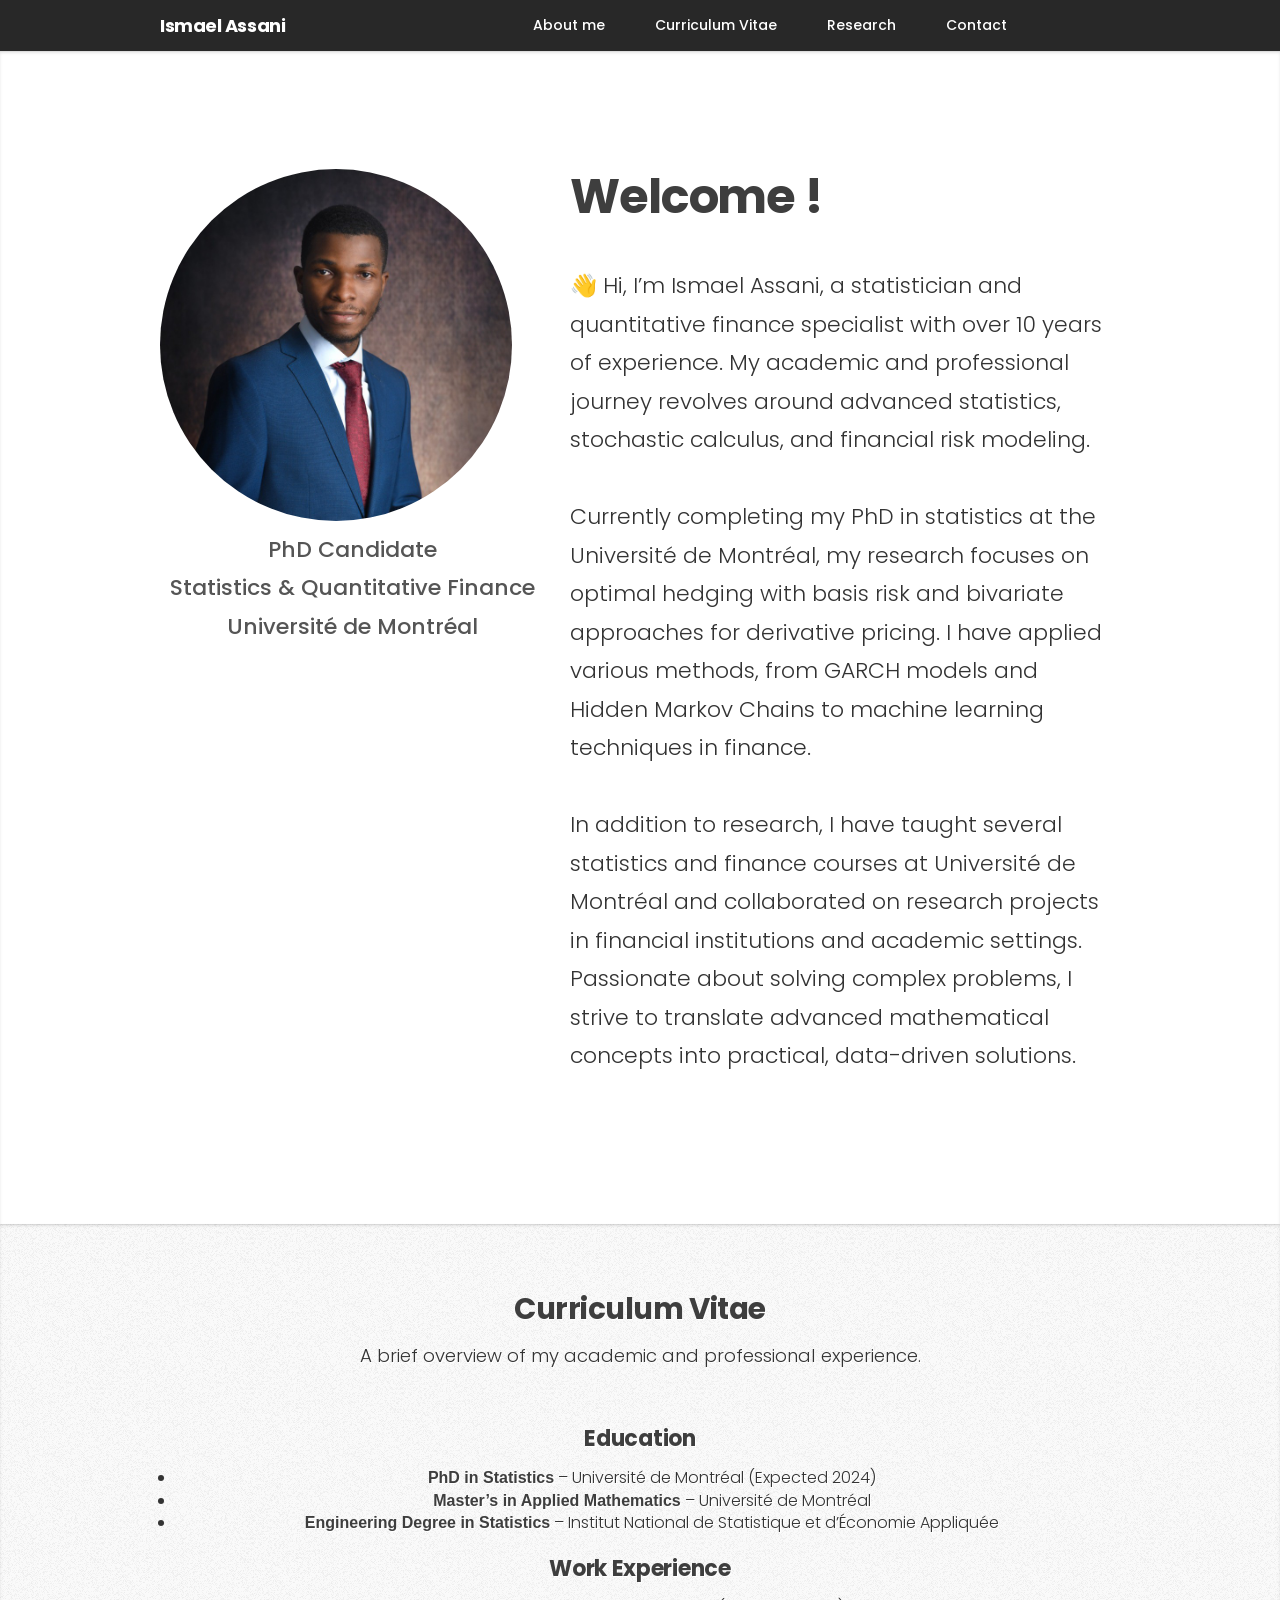
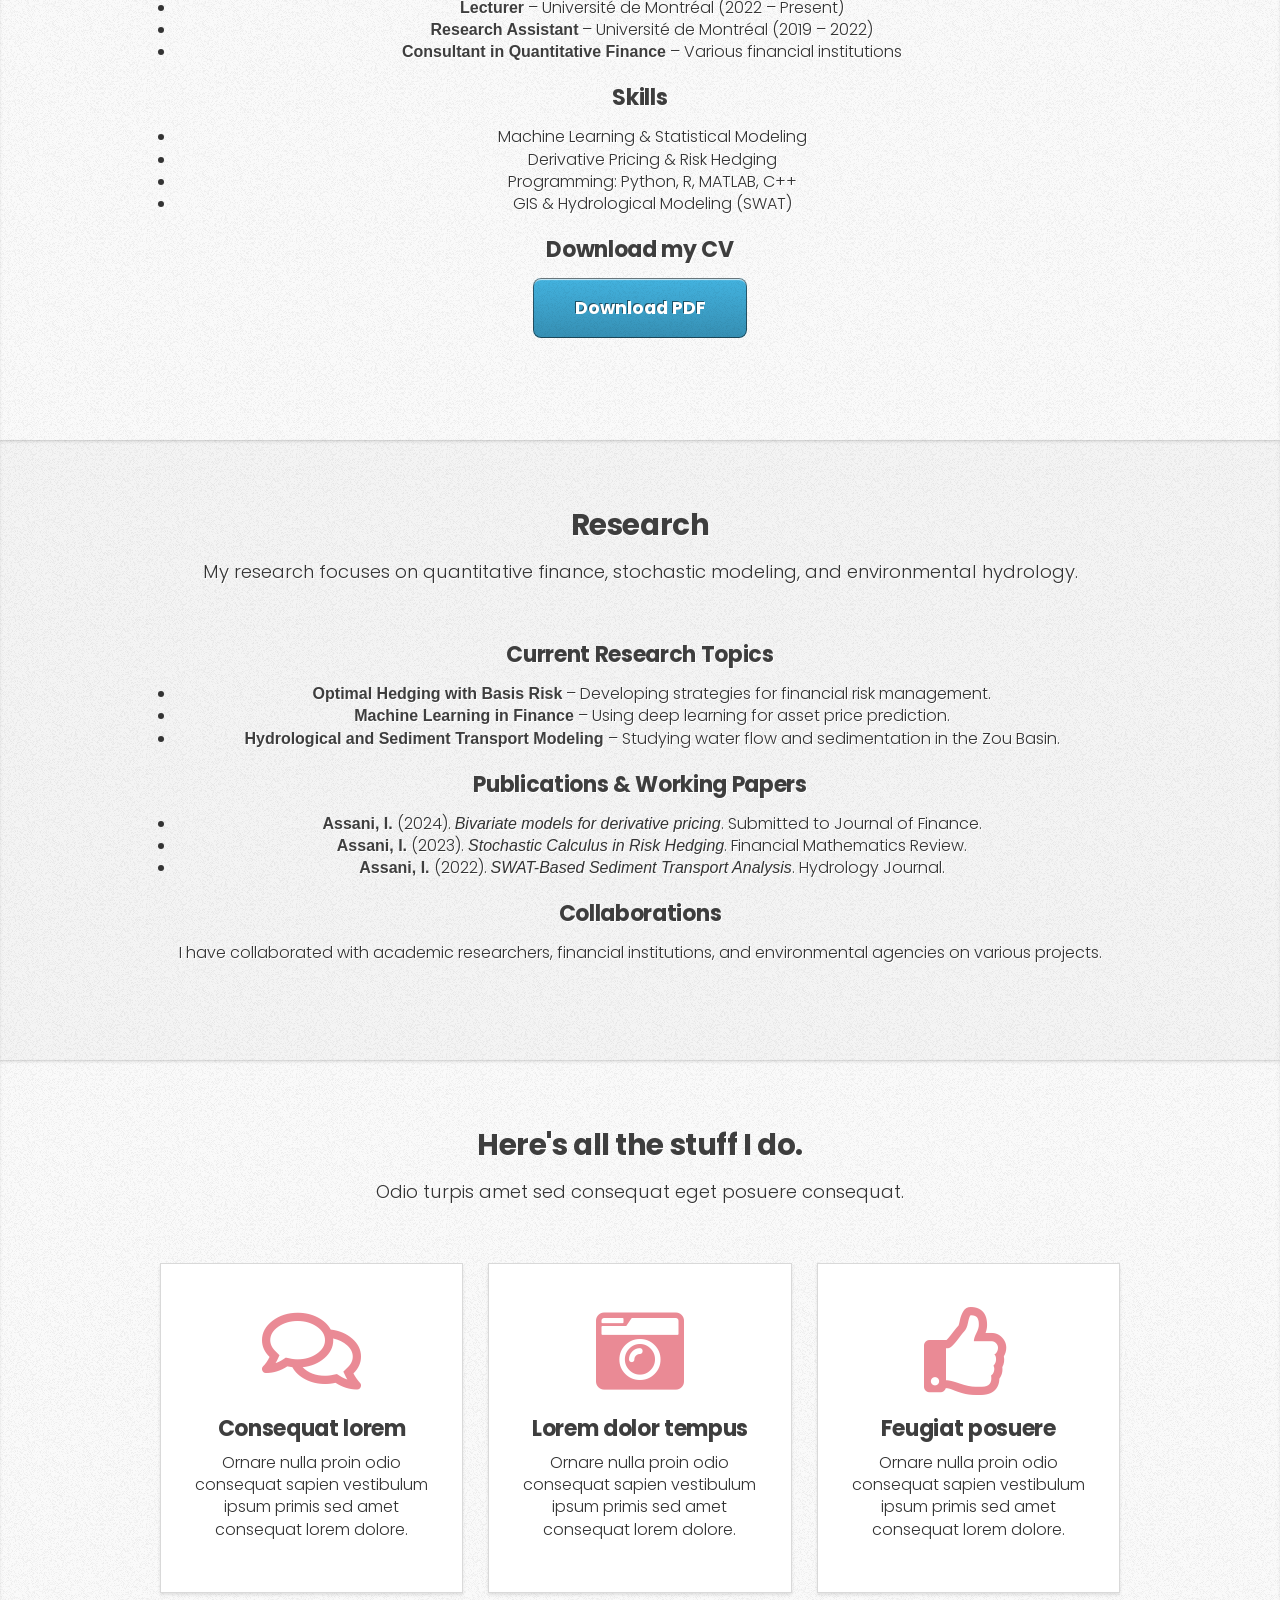
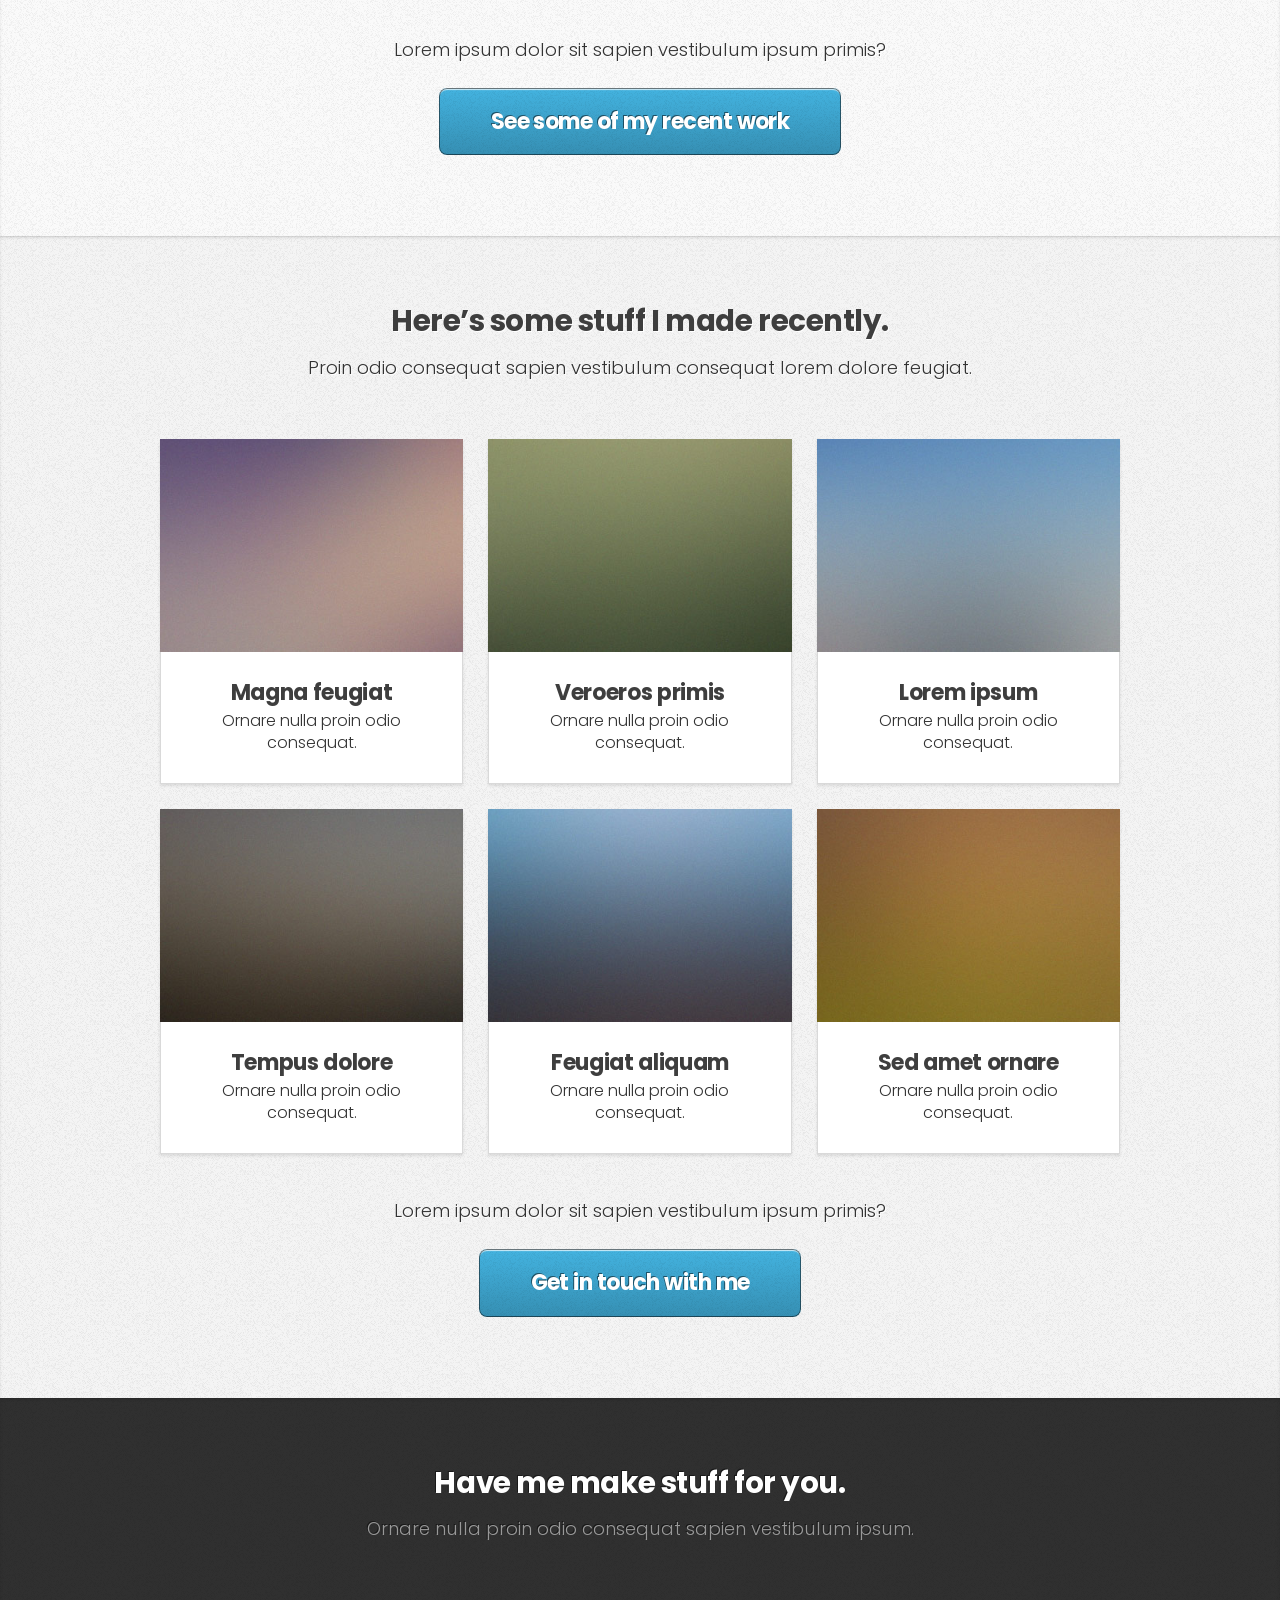
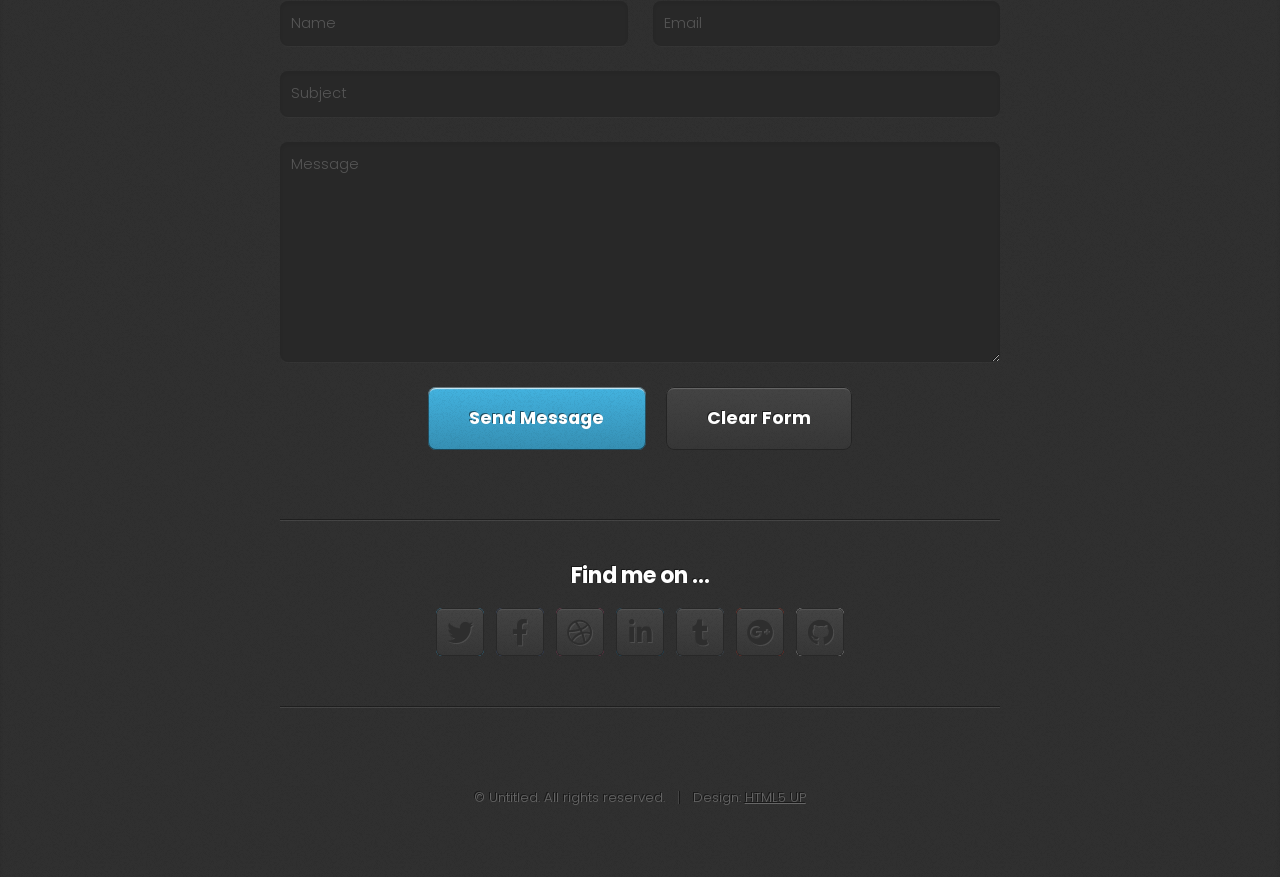
==== commit fdf73dd2: "index.html" ====
--- a/index.html
+++ b/index.html
@@ -69,6 +69,75 @@
 				</div>
 			</article>
 
+
+		<!-- Curriculum Vitae -->
+			<article id="curriculumVitae" class="wrapper style2">
+				    <div class="container">
+				        <header>
+				            <h2>Curriculum Vitae</h2>
+				            <p>A brief overview of my academic and professional experience.</p>
+				        </header>
+				        <div class="cv-content">
+				            <h3>Education</h3>
+				            <ul>
+				                <li><strong>PhD in Statistics</strong> – Université de Montréal (Expected 2024)</li>
+				                <li><strong>Master’s in Applied Mathematics</strong> – Université de Montréal</li>
+				                <li><strong>Engineering Degree in Statistics</strong> – Institut National de Statistique et d’Économie Appliquée</li>
+				            </ul>
+				
+				            <h3>Work Experience</h3>
+				            <ul>
+				                <li><strong>Lecturer</strong> – Université de Montréal (2022 – Present)</li>
+				                <li><strong>Research Assistant</strong> – Université de Montréal (2019 – 2022)</li>
+				                <li><strong>Consultant in Quantitative Finance</strong> – Various financial institutions</li>
+				            </ul>
+				
+				            <h3>Skills</h3>
+				            <ul>
+				                <li>Machine Learning & Statistical Modeling</li>
+				                <li>Derivative Pricing & Risk Hedging</li>
+				                <li>Programming: Python, R, MATLAB, C++</li>
+				                <li>GIS & Hydrological Modeling (SWAT)</li>
+				            </ul>
+				
+				            <h3>Download my CV</h3>
+				            <p><a href="path/to/Cv_francais_ASSANI.pdf" class="button">Download PDF</a></p>
+				        </div>
+				    </div>
+			</article>
+
+
+		<!-- Research -->
+		
+			<article id="research" class="wrapper style3">
+			    <div class="container">
+			        <header>
+			            <h2>Research</h2>
+			            <p>My research focuses on quantitative finance, stochastic modeling, and environmental hydrology.</p>
+			        </header>
+			
+			        <div class="research-content">
+			            <h3>Current Research Topics</h3>
+			            <ul>
+			                <li><strong>Optimal Hedging with Basis Risk</strong> – Developing strategies for financial risk management.</li>
+			                <li><strong>Machine Learning in Finance</strong> – Using deep learning for asset price prediction.</li>
+			                <li><strong>Hydrological and Sediment Transport Modeling</strong> – Studying water flow and sedimentation in the Zou Basin.</li>
+			            </ul>
+			
+			            <h3>Publications & Working Papers</h3>
+			            <ul>
+			                <li><strong>Assani, I.</strong> (2024). <em>Bivariate models for derivative pricing</em>. Submitted to Journal of Finance.</li>
+			                <li><strong>Assani, I.</strong> (2023). <em>Stochastic Calculus in Risk Hedging</em>. Financial Mathematics Review.</li>
+			                <li><strong>Assani, I.</strong> (2022). <em>SWAT-Based Sediment Transport Analysis</em>. Hydrology Journal.</li>
+			            </ul>
+			
+			            <h3>Collaborations</h3>
+			            <p>I have collaborated with academic researchers, financial institutions, and environmental agencies on various projects.</p>
+			        </div>
+			    </div>
+			</article>
+		
+
 		<!-- Work -->
 			<article id="work" class="wrapper style2">
 				<div class="container">
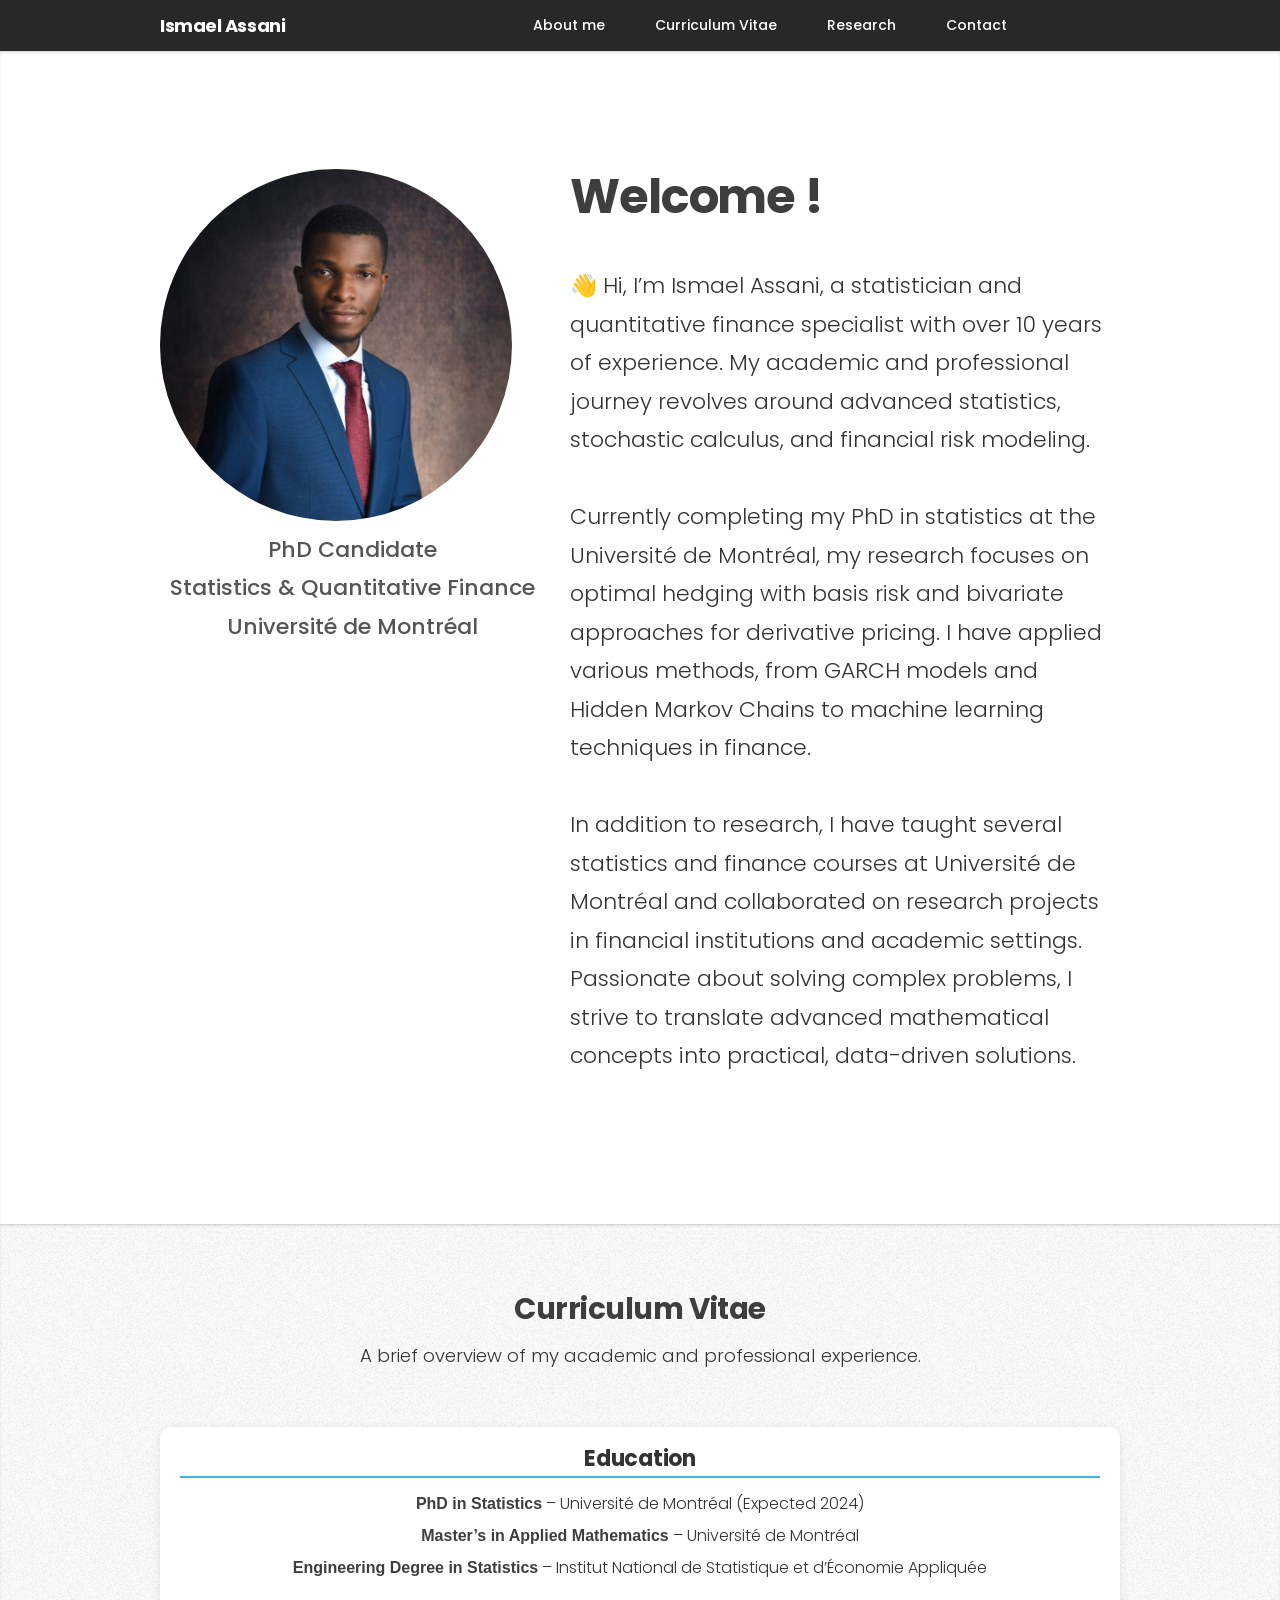
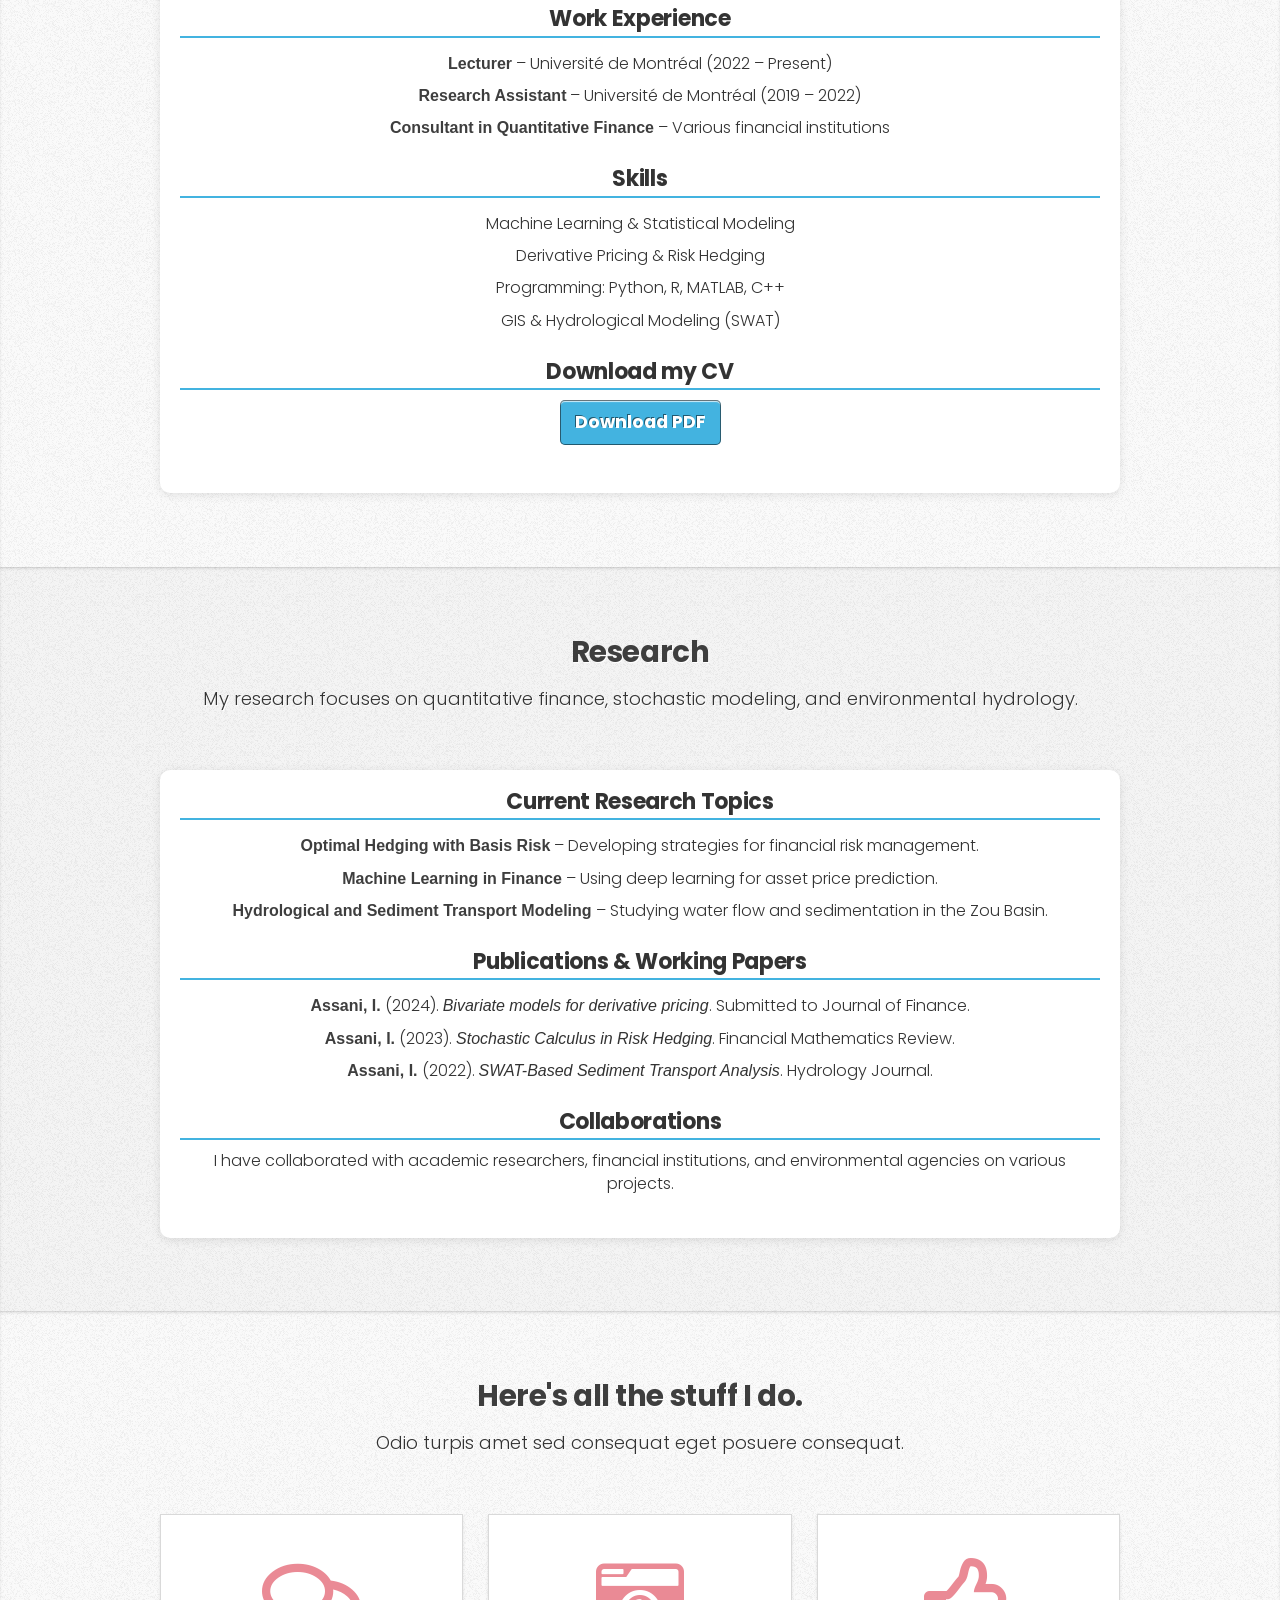
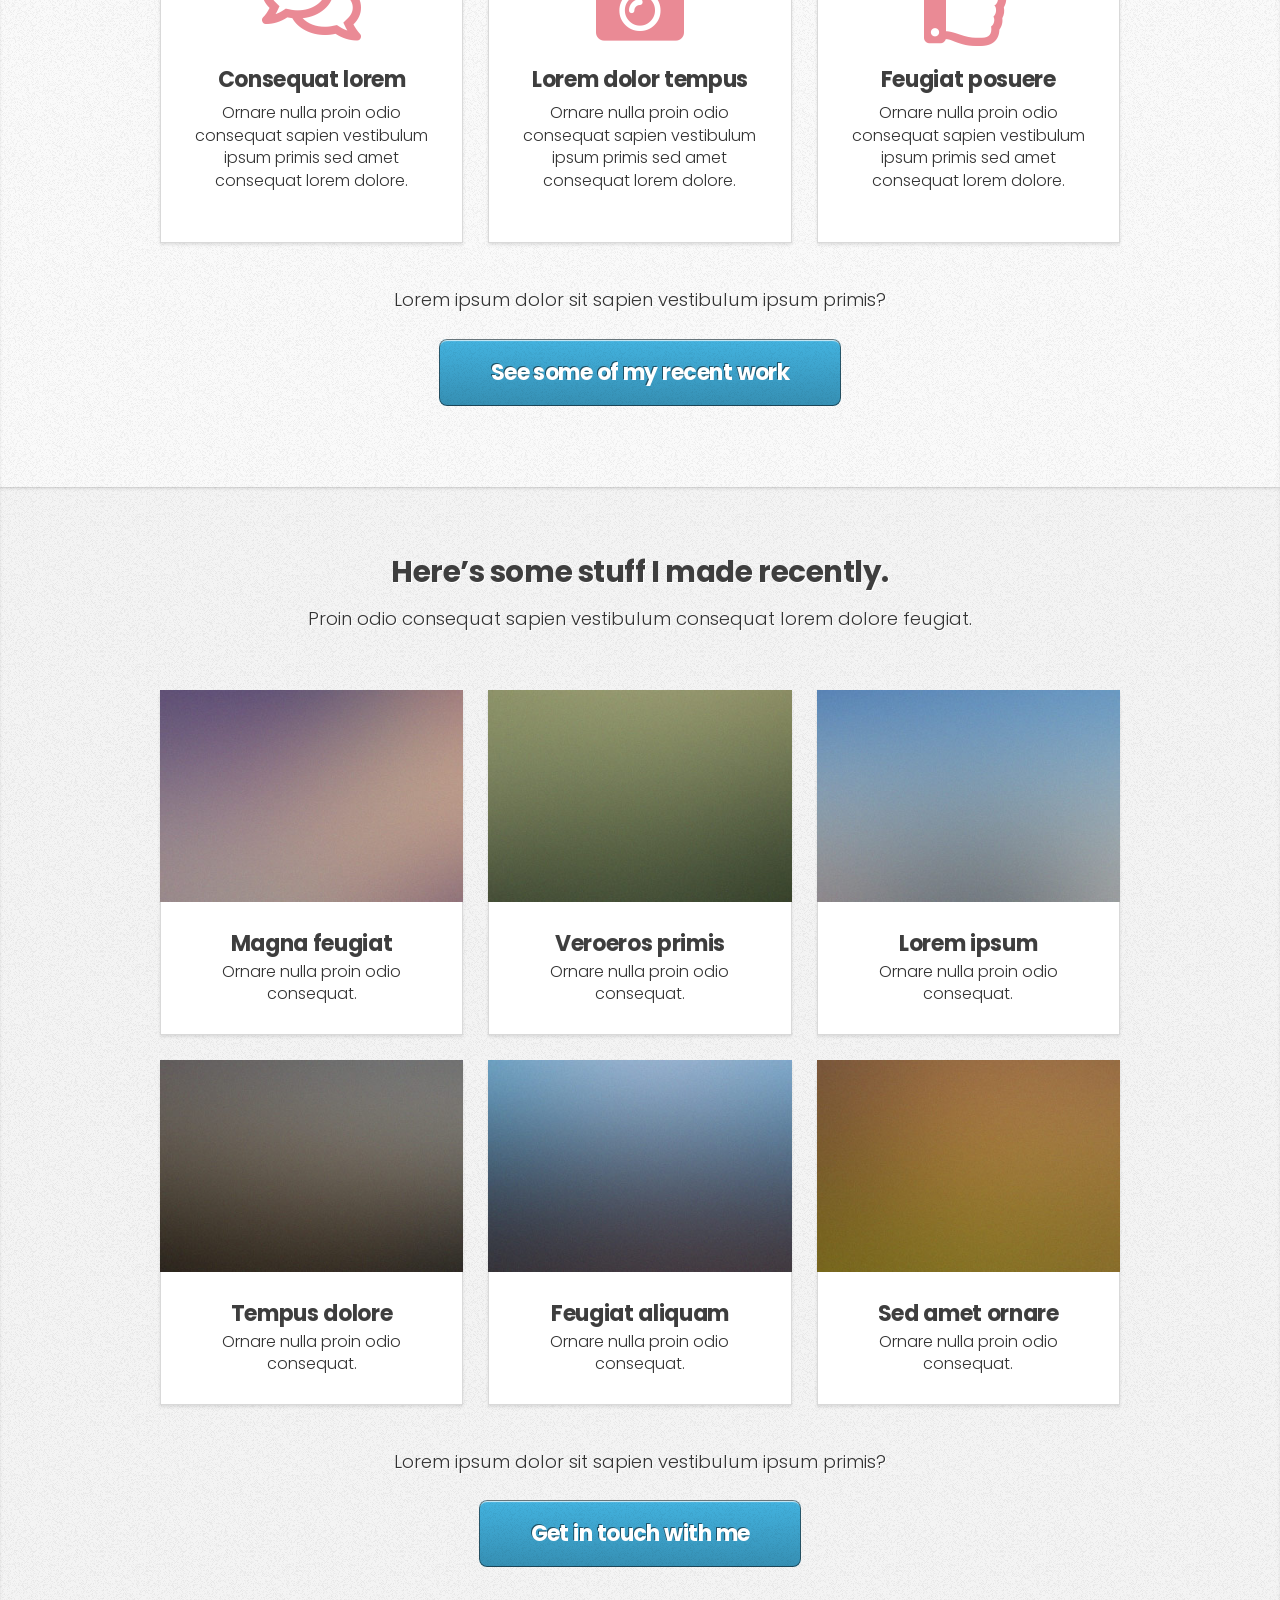
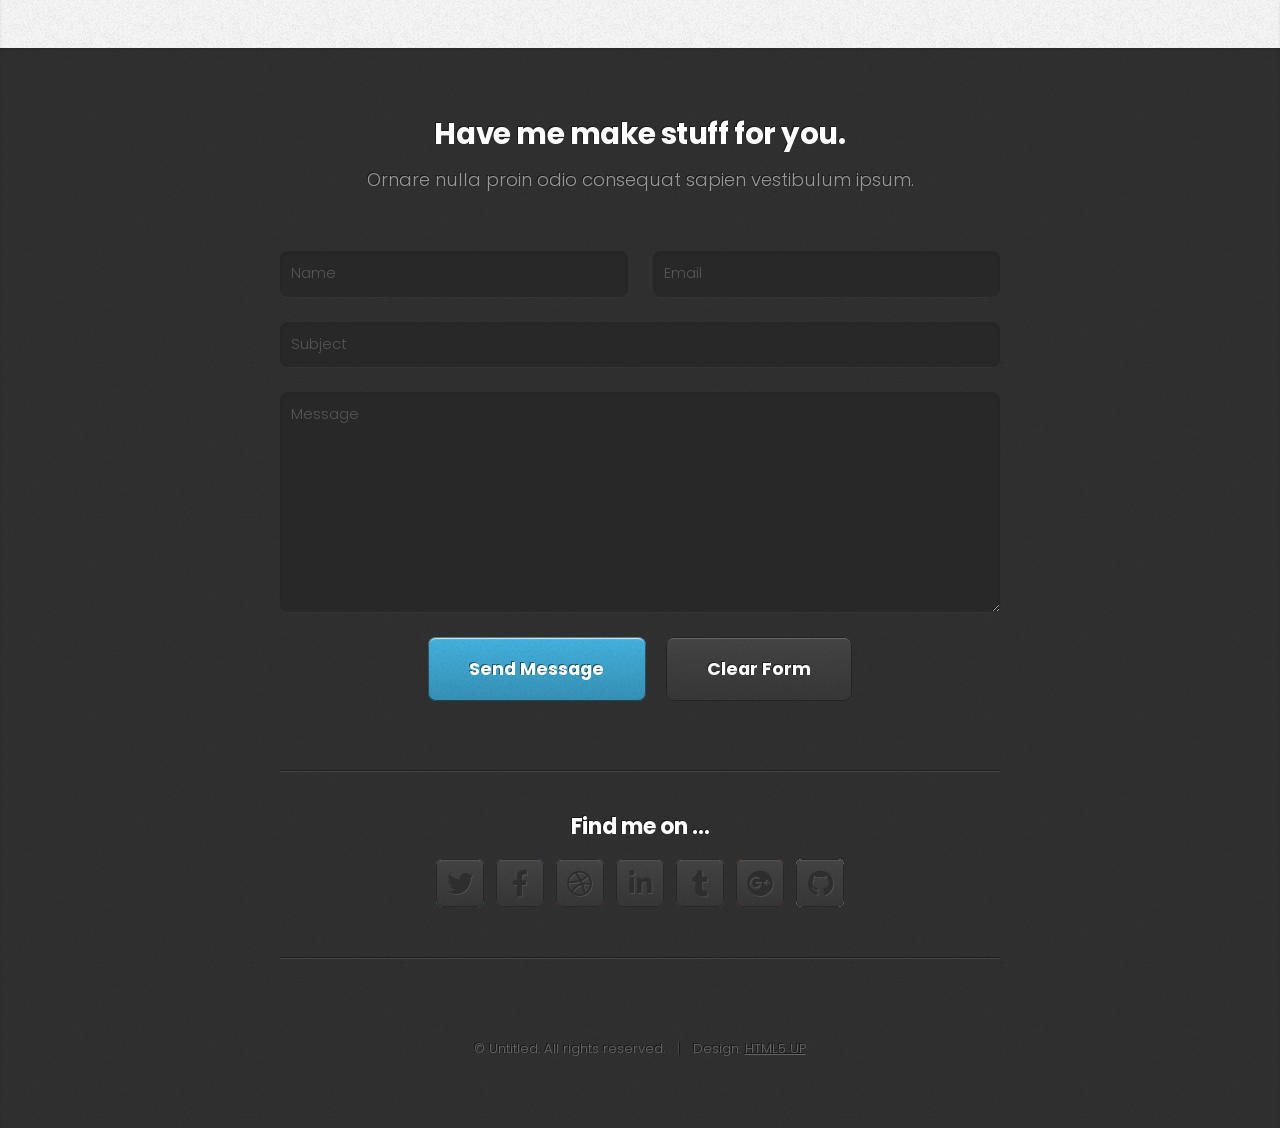
==== commit e4fa5bfa: "index.html" ====
--- a/index.html
+++ b/index.html
@@ -101,7 +101,7 @@
 				            </ul>
 				
 				            <h3>Download my CV</h3>
-				            <p><a href="path/to/Cv_francais_ASSANI.pdf" class="button">Download PDF</a></p>
+				            <p><a href="Cv_francais_ASSANI.pdf" class="button">Download PDF</a></p>
 				        </div>
 				    </div>
 			</article>
--- a/assets/css/main.css
+++ b/assets/css/main.css
@@ -2146,6 +2146,45 @@
 					border-top: solid 0.6em #282828;
 				}
 
+
+/* ======= CV & Research Sections ======= */
+
+.cv-content, .research-content {
+    background: #fff;
+    padding: 20px;
+    border-radius: 10px;
+    box-shadow: 0 2px 10px rgba(0, 0, 0, 0.1);
+}
+
+.cv-content h3, .research-content h3 {
+    color: #333;
+    margin-bottom: 10px;
+    border-bottom: 2px solid #43B3E0;
+    padding-bottom: 5px;
+}
+
+.cv-content ul, .research-content ul {
+    list-style: none;
+    padding-left: 0;
+}
+
+.cv-content ul li, .research-content ul li {
+    padding: 5px 0;
+}
+
+.cv-content .button {
+    display: inline-block;
+    background: #43B3E0;
+    color: #fff;
+    padding: 10px 15px;
+    border-radius: 5px;
+    text-decoration: none;
+}
+
+.cv-content .button:hover {
+    background: #358fb3;
+}
+
 /* Articles */
 
 	body > article {
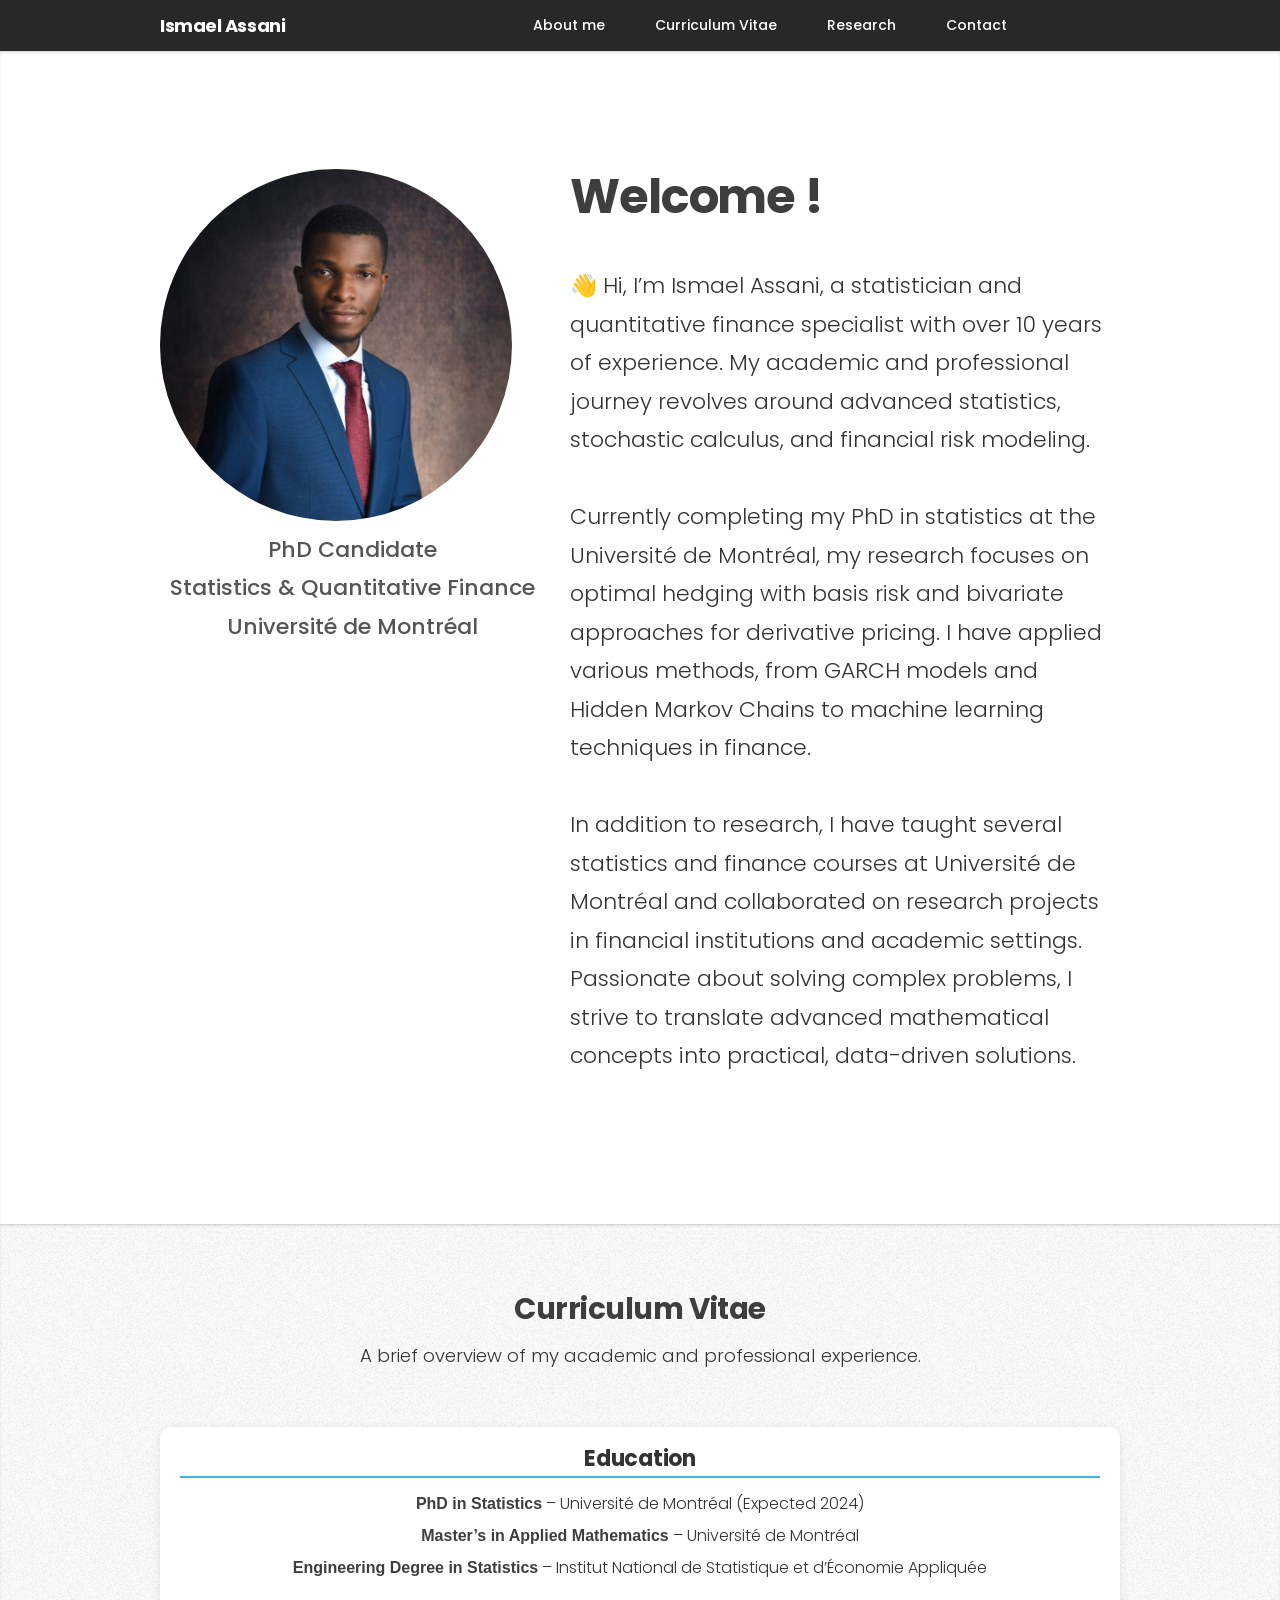
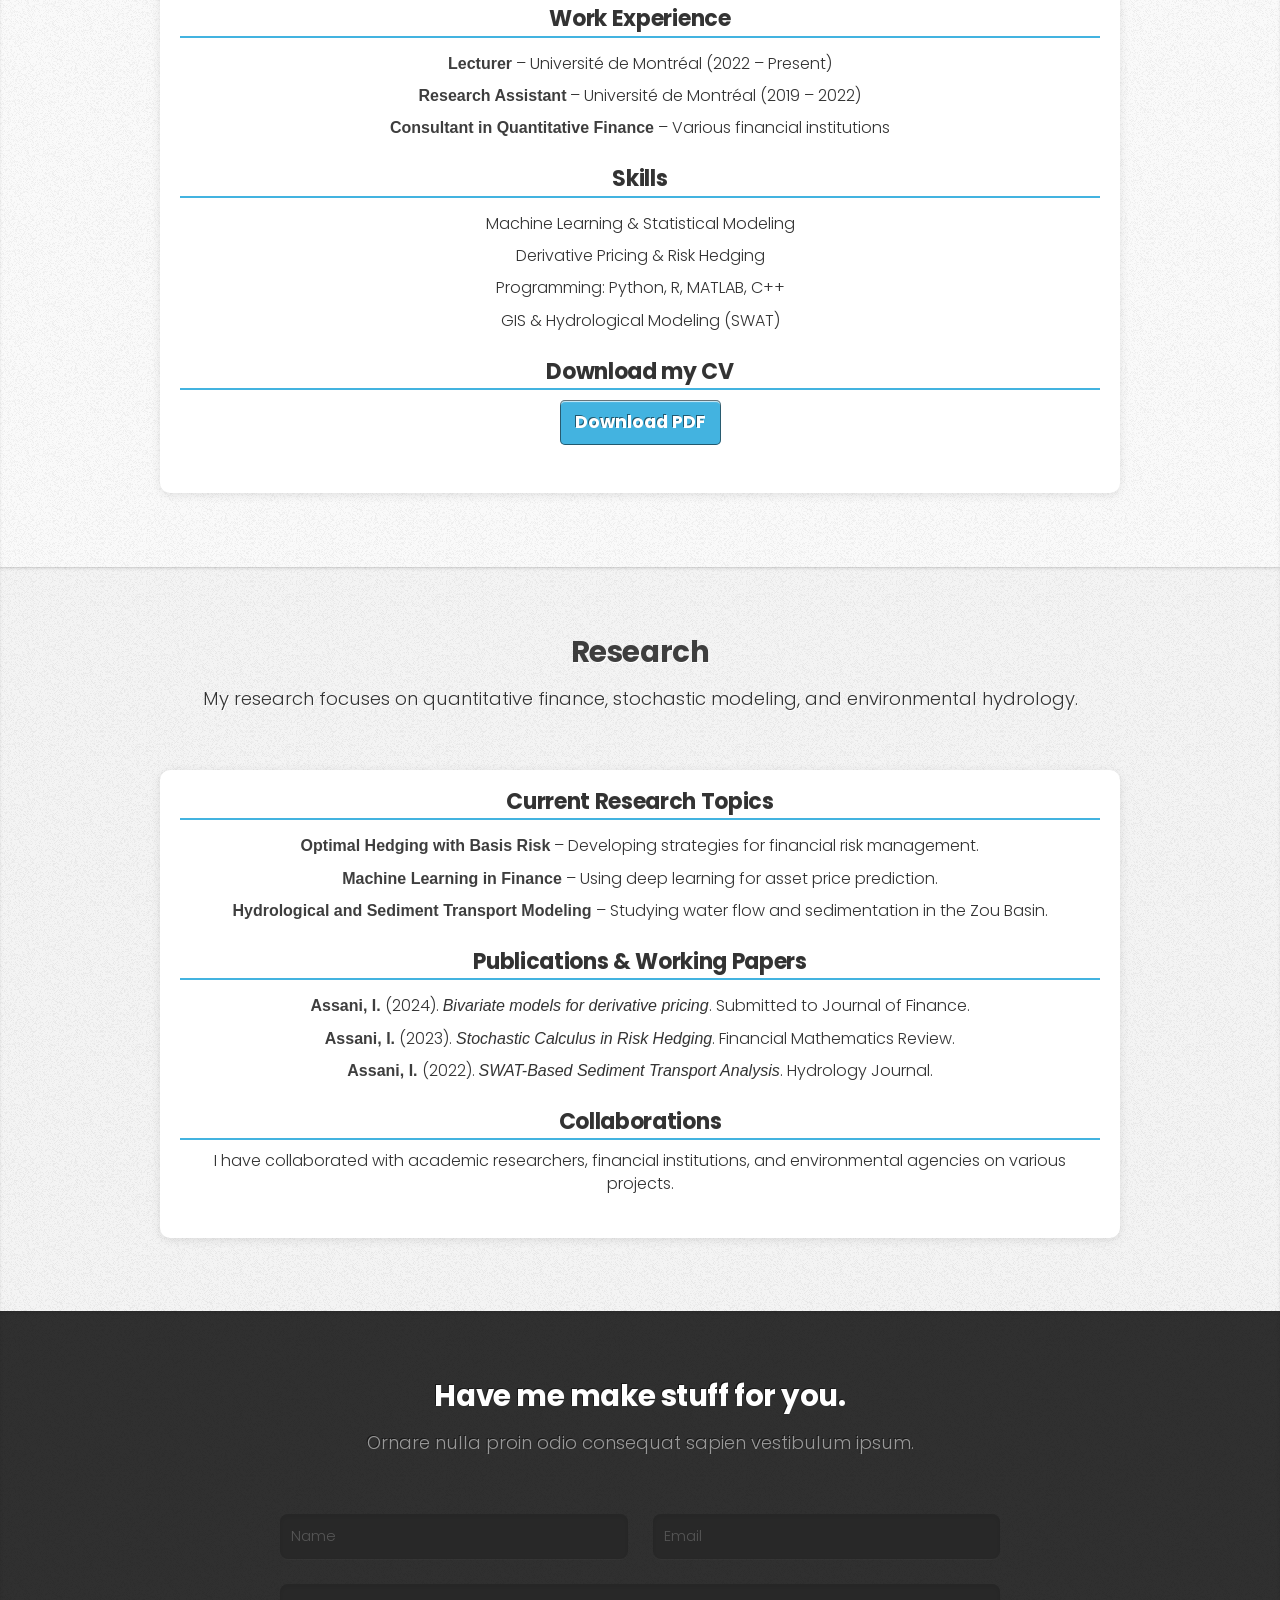
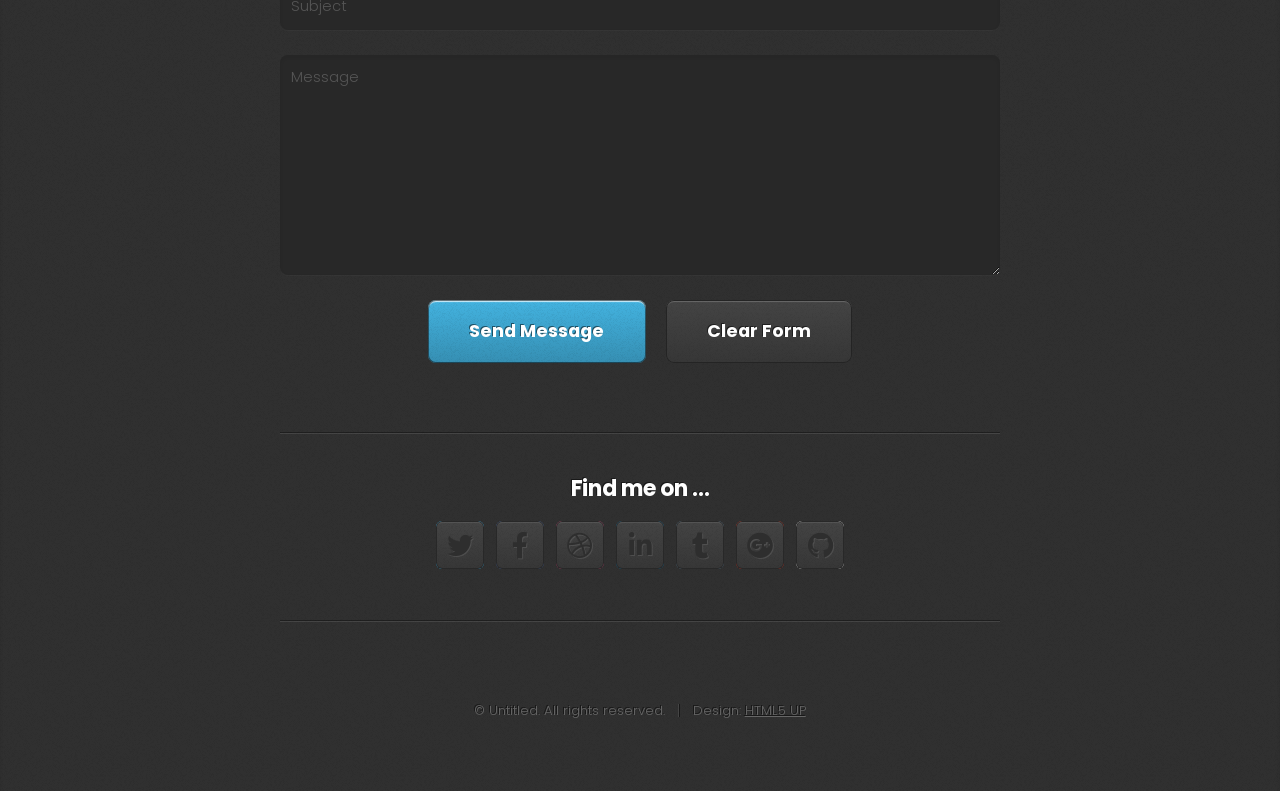
==== commit a7f460c2: "index.html" ====
--- a/index.html
+++ b/index.html
@@ -139,6 +139,7 @@
 		
 
 		<!-- Work -->
+		<!--
 			<article id="work" class="wrapper style2">
 				<div class="container">
 					<header>
@@ -174,8 +175,9 @@
 					</footer>
 				</div>
 			</article>
-
+			-->
 		<!-- Portfolio -->
+		<!--
 			<article id="portfolio" class="wrapper style3">
 				<div class="container">
 					<header>
@@ -232,7 +234,8 @@
 					</footer>
 				</div>
 			</article>
-
+		-->
+		
 		<!-- Contact -->
 			<article id="contact" class="wrapper style4">
 				<div class="container medium">
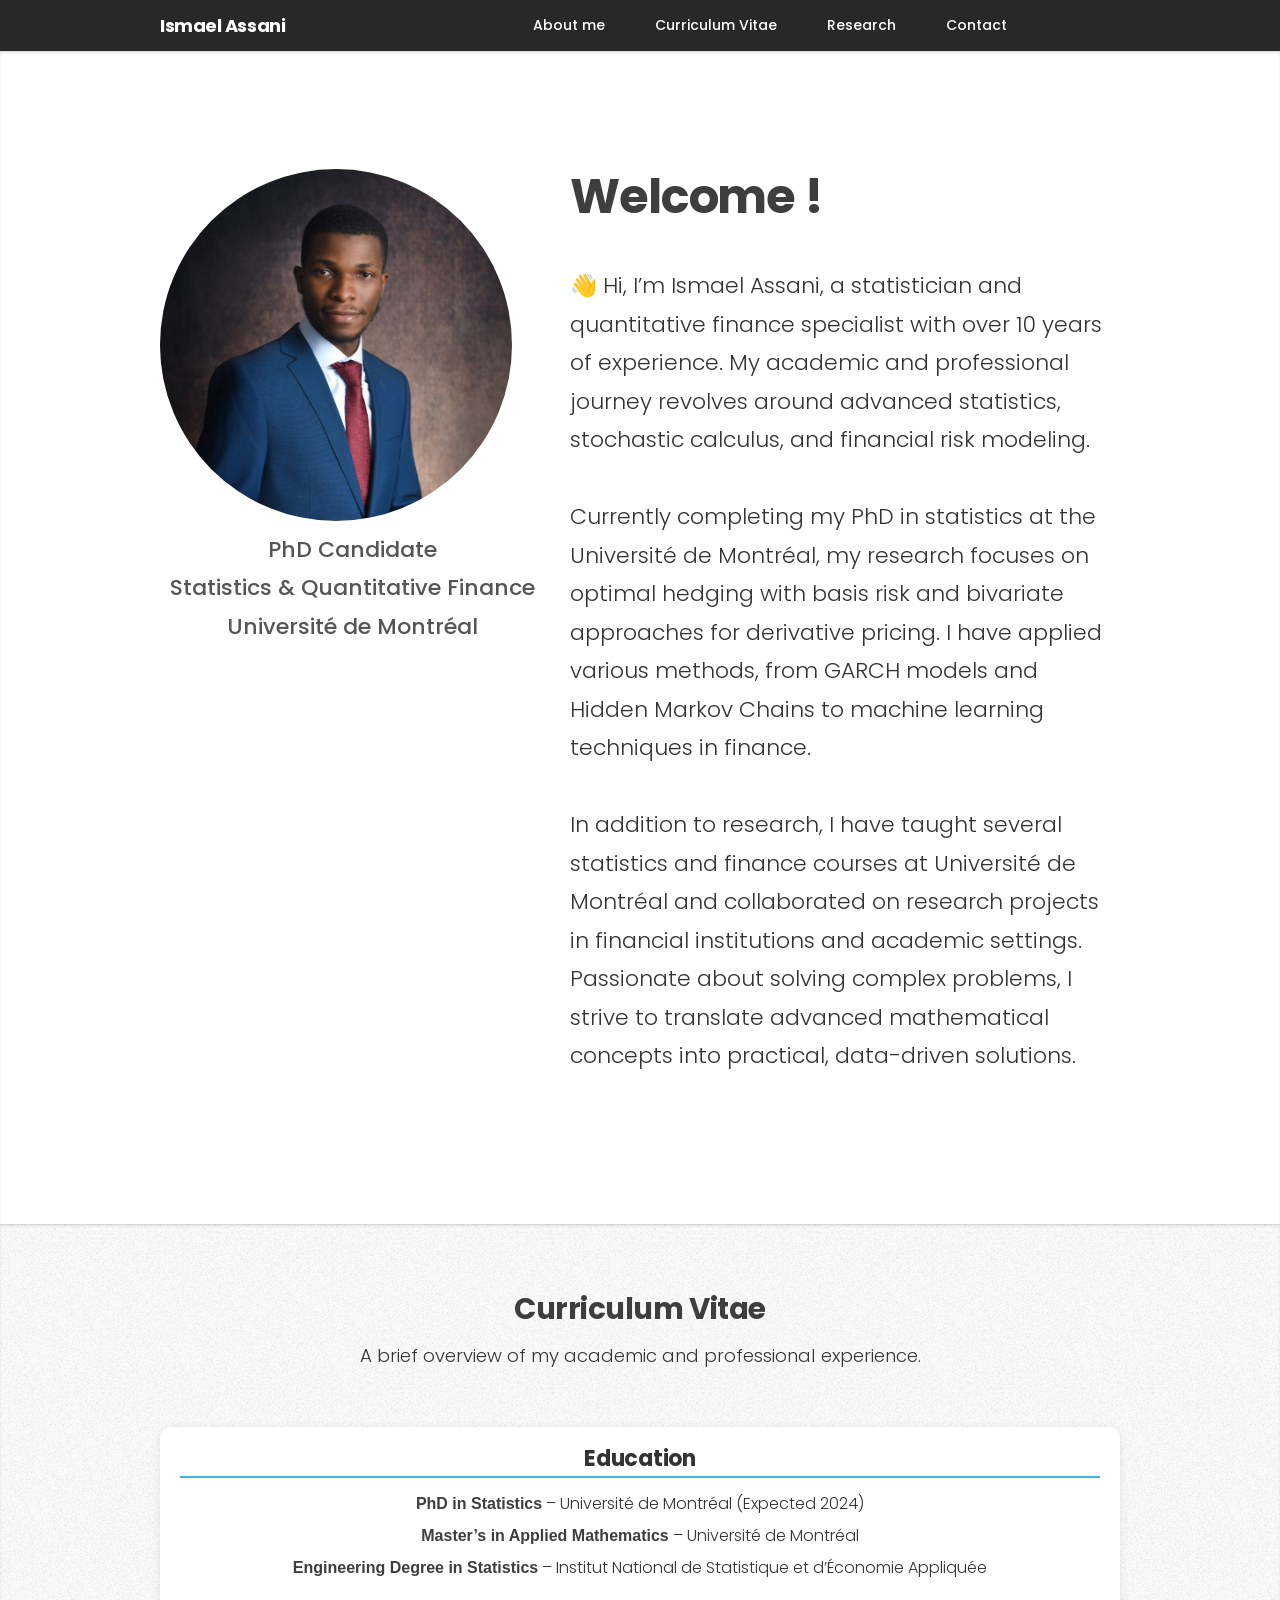
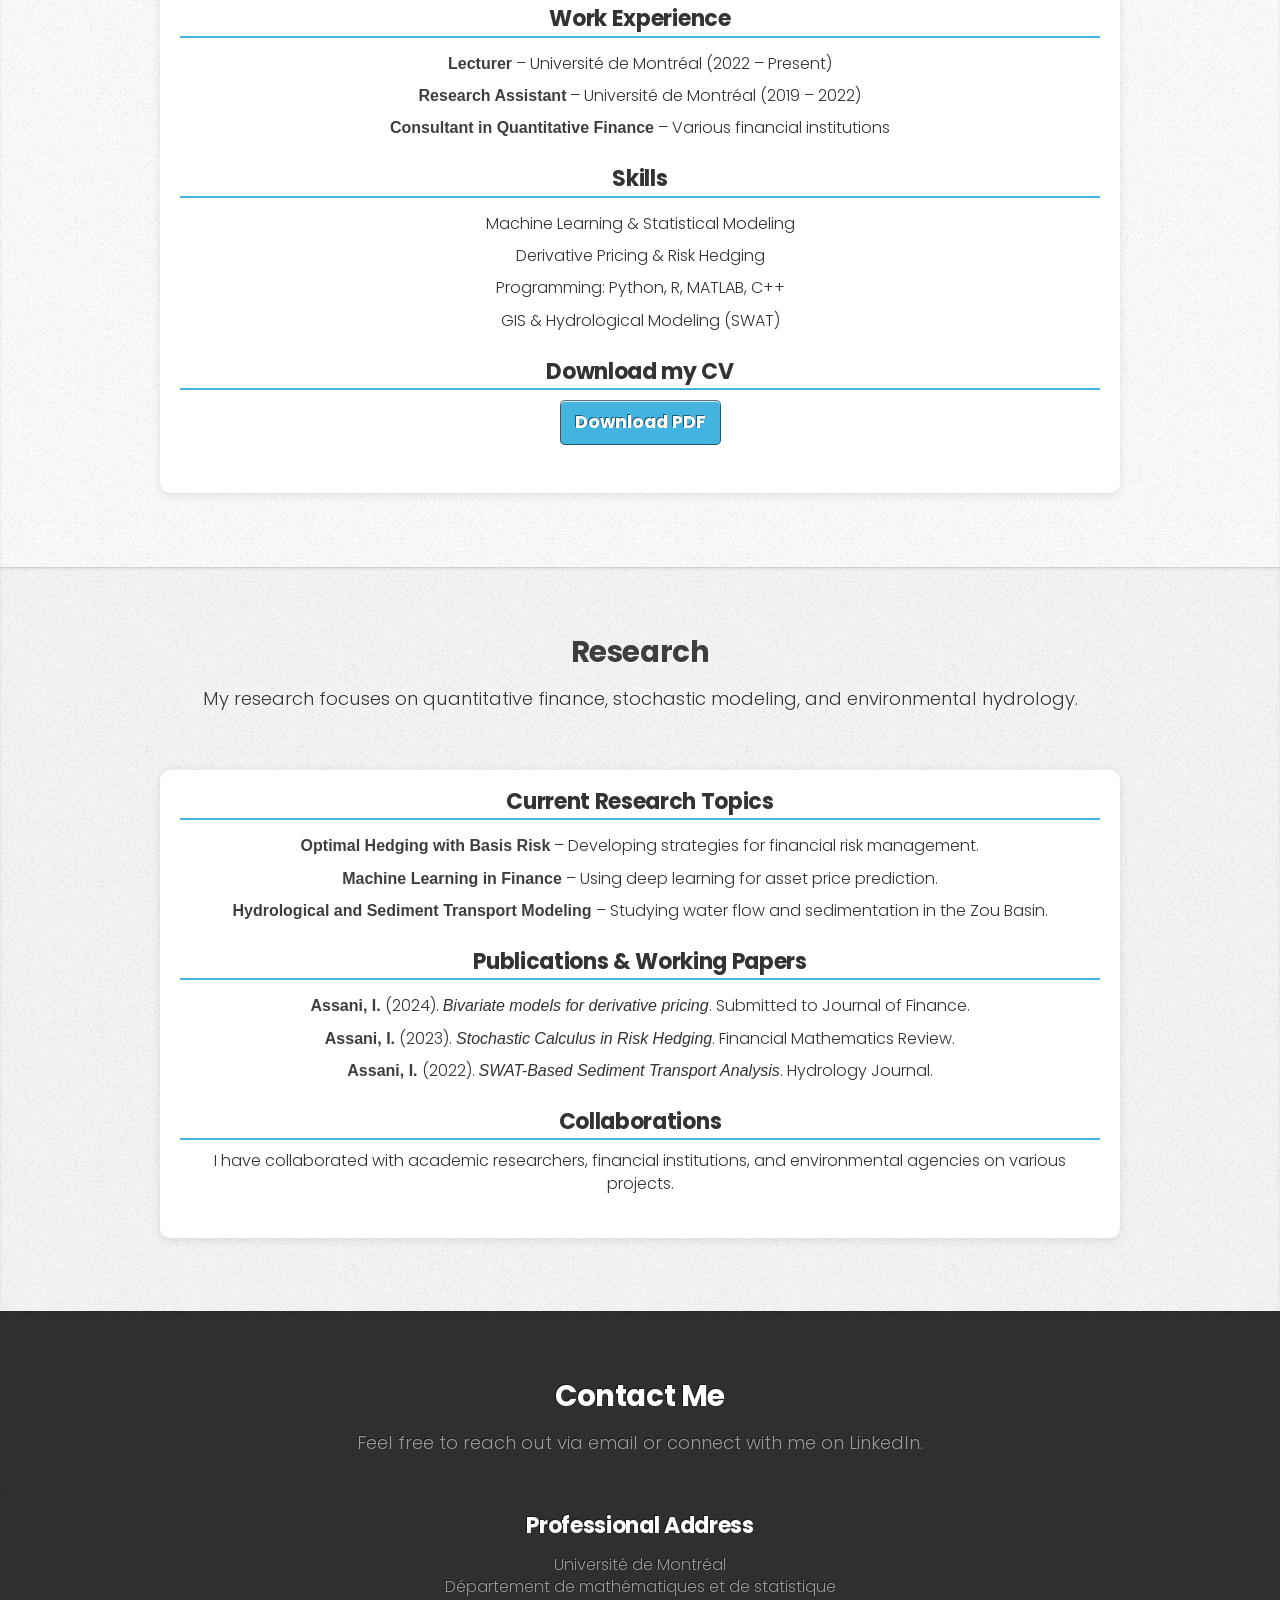
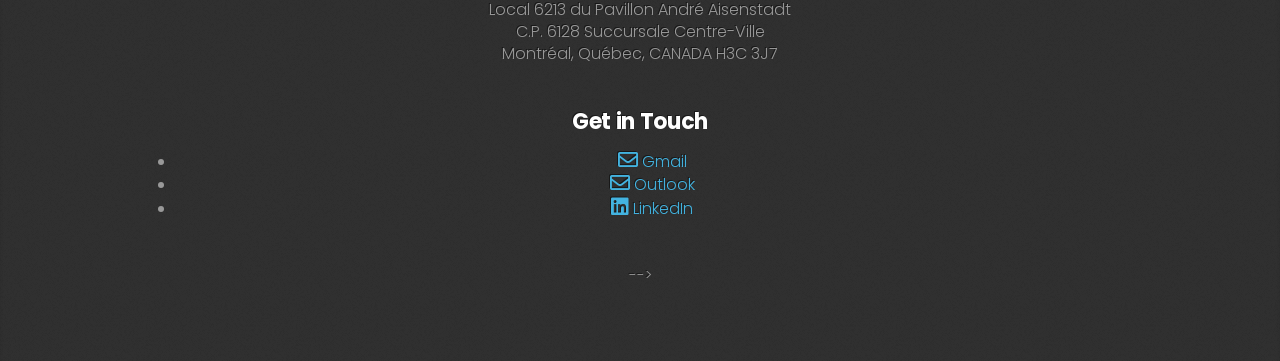
==== commit abd9f582: "index.html" ====
--- a/index.html
+++ b/index.html
@@ -235,8 +235,41 @@
 				</div>
 			</article>
 		-->
+
+	    <!-- Contact Section -->
+	    <article id="contact" class="wrapper style4">
+	        <div class="container">
+	            <header>
+	                <h2>Contact Me</h2>
+	                <p>Feel free to reach out via email or connect with me on LinkedIn.</p>
+	            </header>
+	
+	            <!-- Address -->
+	            <section class="contact-info">
+	                <h3>Professional Address</h3>
+	                <p>
+	                    Université de Montréal <br>
+	                    Département de mathématiques et de statistique <br>
+	                    Local 6213 du Pavillon André Aisenstadt <br>
+	                    C.P. 6128 Succursale Centre-Ville <br>
+	                    Montréal, Québec, CANADA H3C 3J7
+	                </p>
+	            </section>
+	
+	            <!-- Contact Links -->
+	            <section class="contact-links">
+	                <h3>Get in Touch</h3>
+	                <ul>
+	                    <li><a href="mailto:ton-email@gmail.com" class="icon fa-envelope"> Gmail</a></li>
+	                    <li><a href="mailto:ton-email@outlook.com" class="icon fa-envelope"> Outlook</a></li>
+	                    <li><a href="https://www.linkedin.com/in/tonlinkedin" target="_blank" class="icon brands fa-linkedin"> LinkedIn</a></li>
+	                </ul>
+	            </section>		
+
+
 		
 		<!-- Contact -->
+		<!--
 			<article id="contact" class="wrapper style4">
 				<div class="container medium">
 					<header>
@@ -290,6 +323,8 @@
 								<li><a href="#" class="icon brands fa-flickr"><span>Flickr</span></a></li>
 								<li><a href="#" class="icon brands fa-vimeo"><span>Vimeo</span></a></li>
 								-->
+			-->
+			<!--
 							</ul>
 							<hr />
 						</div>
@@ -301,7 +336,7 @@
 					</footer>
 				</div>
 			</article>
-
+		-->
 		<!-- Scripts -->
 			<script src="assets/js/jquery.min.js"></script>
 			<script src="assets/js/jquery.scrolly.min.js"></script>
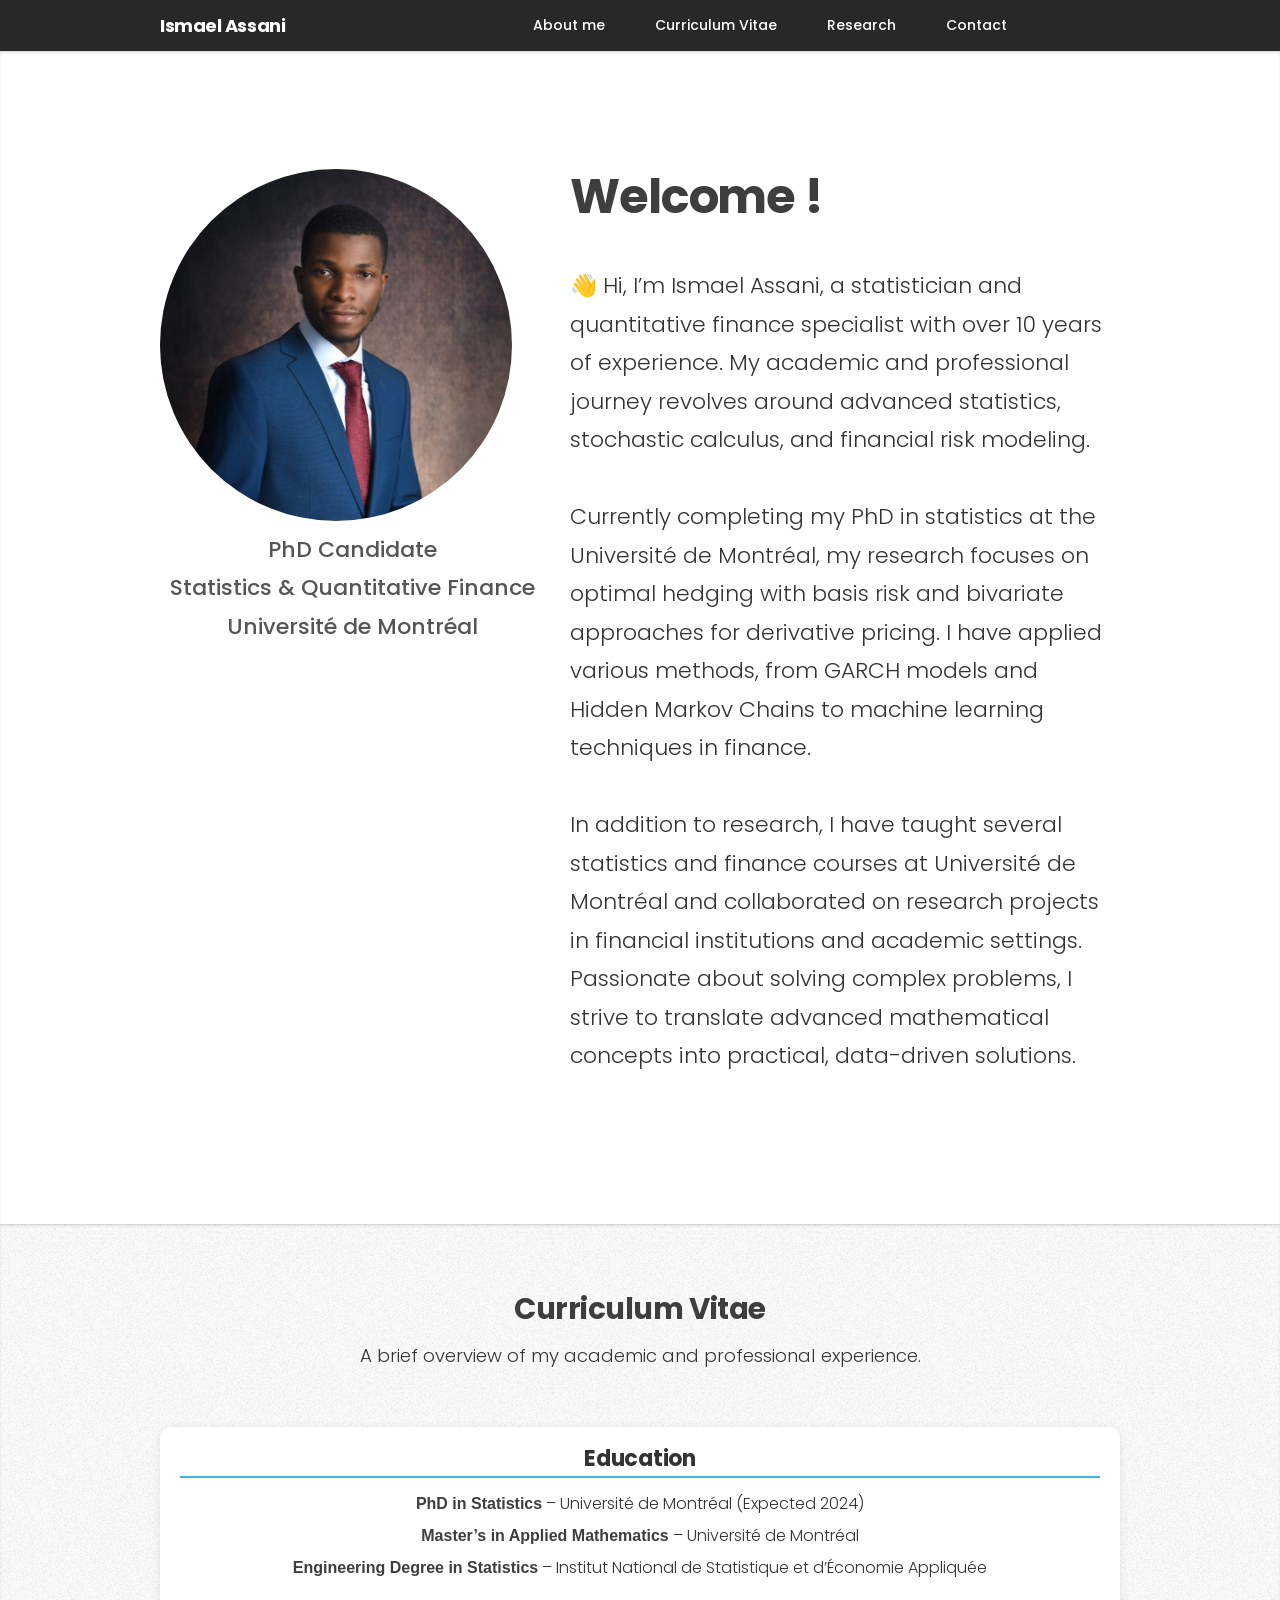
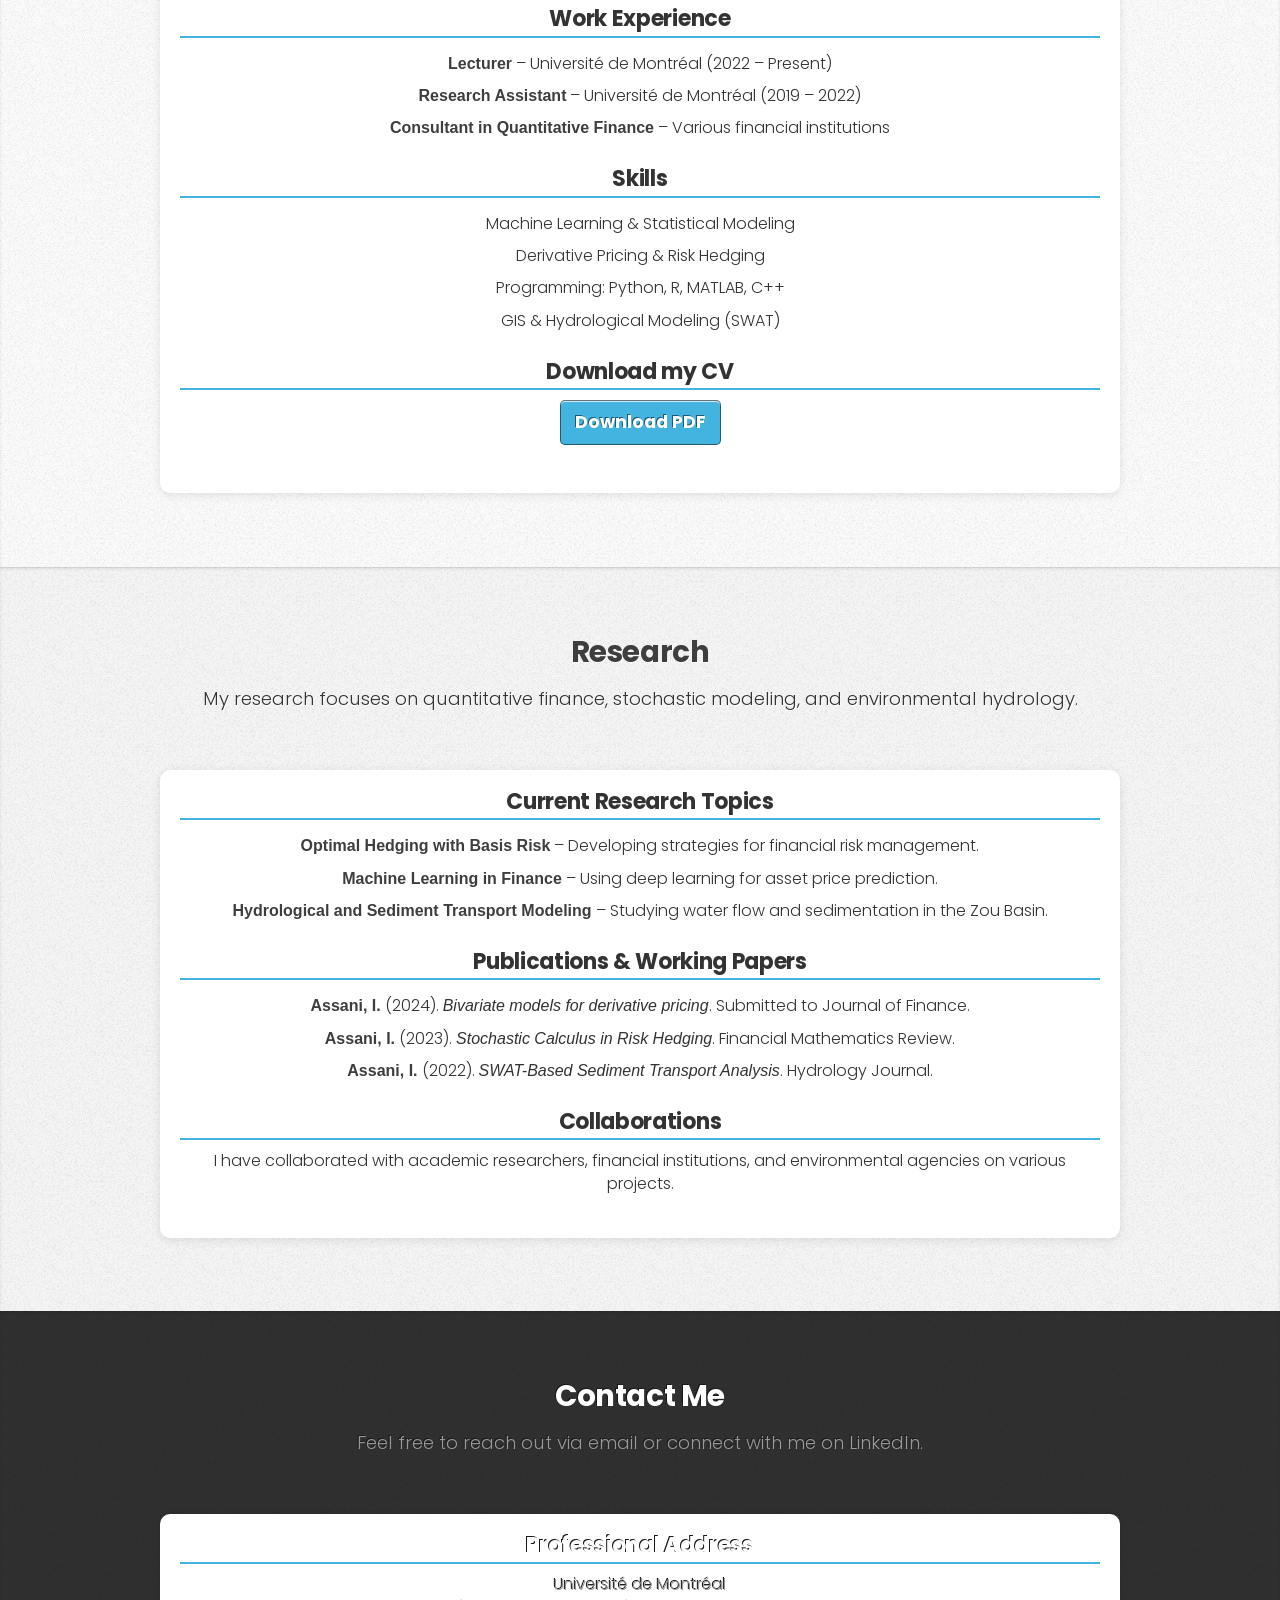
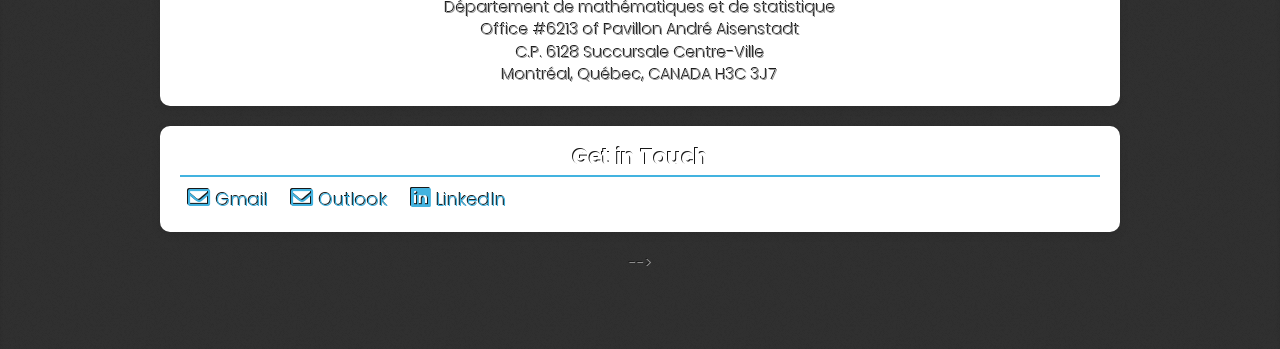
==== commit 1278097f: "index.html" ====
--- a/index.html
+++ b/index.html
@@ -250,7 +250,7 @@
 	                <p>
 	                    Université de Montréal <br>
 	                    Département de mathématiques et de statistique <br>
-	                    Local 6213 du Pavillon André Aisenstadt <br>
+	                    Office #6213 of Pavillon André Aisenstadt <br>
 	                    C.P. 6128 Succursale Centre-Ville <br>
 	                    Montréal, Québec, CANADA H3C 3J7
 	                </p>
@@ -260,9 +260,9 @@
 	            <section class="contact-links">
 	                <h3>Get in Touch</h3>
 	                <ul>
-	                    <li><a href="mailto:ton-email@gmail.com" class="icon fa-envelope"> Gmail</a></li>
-	                    <li><a href="mailto:ton-email@outlook.com" class="icon fa-envelope"> Outlook</a></li>
-	                    <li><a href="https://www.linkedin.com/in/tonlinkedin" target="_blank" class="icon brands fa-linkedin"> LinkedIn</a></li>
+	                    <li><a href="mailto:assismafo@gmail.com" class="icon fa-envelope"> Gmail</a></li>
+	                    <li><a href="mailto:ismael.afolabi.assani@umontreal.ca" class="icon fa-envelope"> Outlook</a></li>
+	                    <li><a href="https://www.linkedin.com/in/ismael-assani" target="_blank" class="icon brands fa-linkedin"> LinkedIn</a></li>
 	                </ul>
 	            </section>		
 
--- a/assets/css/main.css
+++ b/assets/css/main.css
@@ -2185,6 +2185,42 @@
     background: #358fb3;
 }
 
+/* ======= Contact Page Styling ======= */
+
+.contact-info, .contact-links, .contact-form {
+    background: #fff;
+    padding: 20px;
+    border-radius: 10px;
+    box-shadow: 0 2px 10px rgba(0, 0, 0, 0.1);
+    margin-bottom: 20px;
+}
+
+.contact-info h3, .contact-links h3, .contact-form h3 {
+    color: #333;
+    margin-bottom: 10px;
+    border-bottom: 2px solid #43B3E0;
+    padding-bottom: 5px;
+}
+
+.contact-links ul {
+    list-style: none;
+    padding: 0;
+    display: flex;
+    gap: 15px;
+}
+
+.contact-links ul li a {
+    text-decoration: none;
+    font-size: 18px;
+    color: #43B3E0;
+    transition: color 0.3s;
+}
+
+.contact-links ul li a:hover {
+    color: #358fb3;
+}
+
+
 /* Articles */
 
 	body > article {
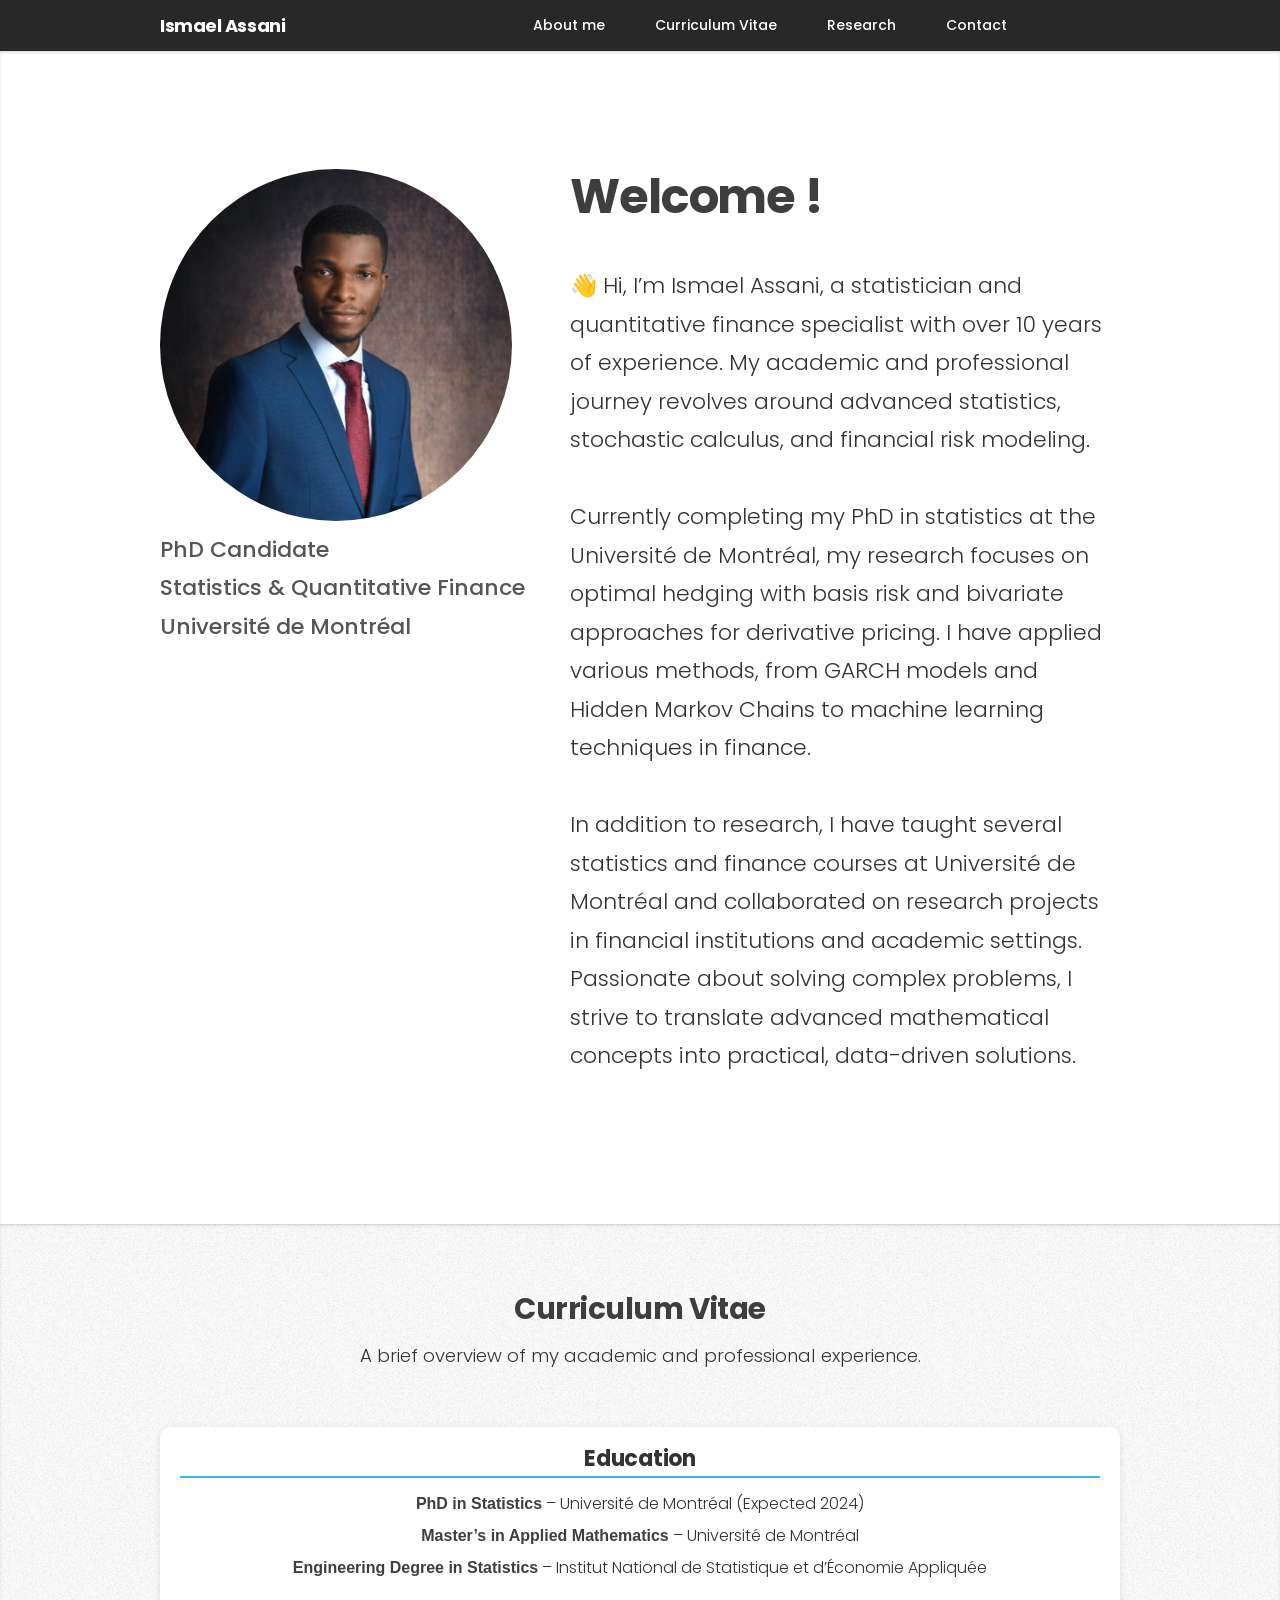
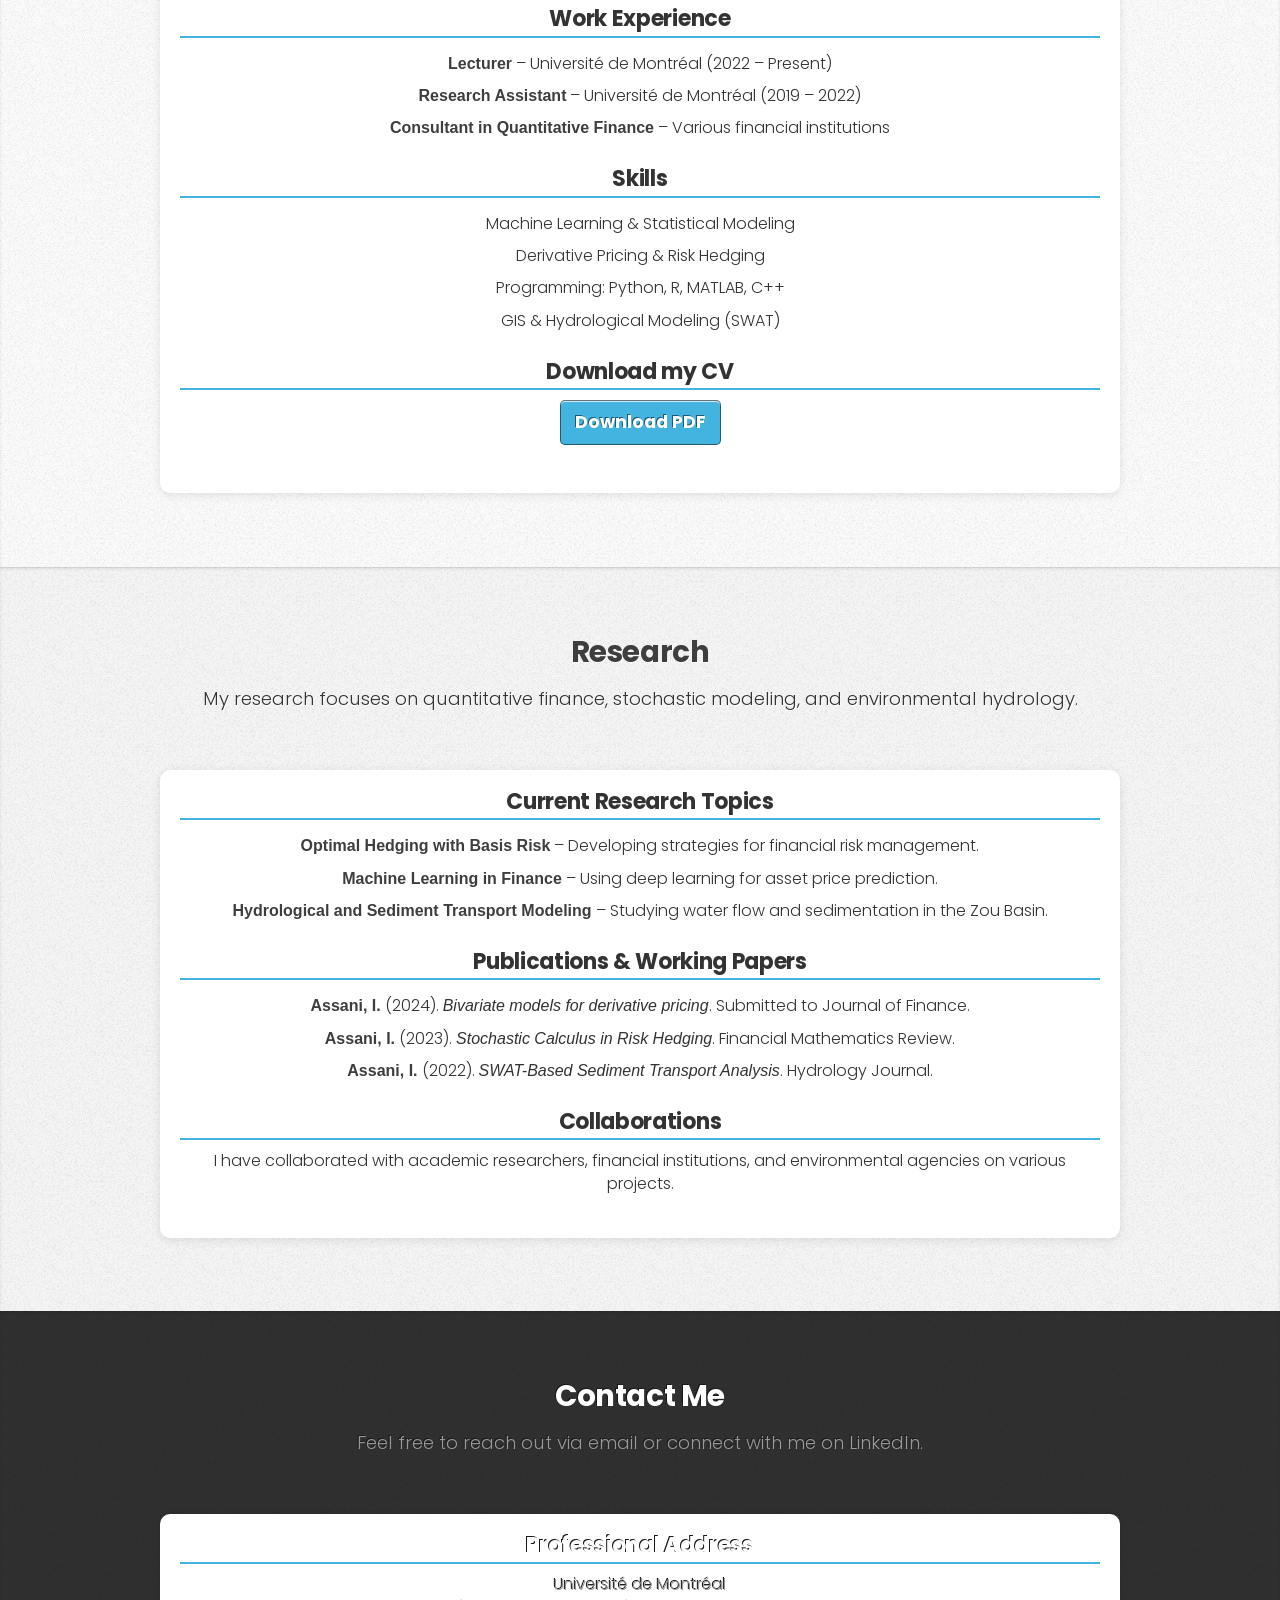
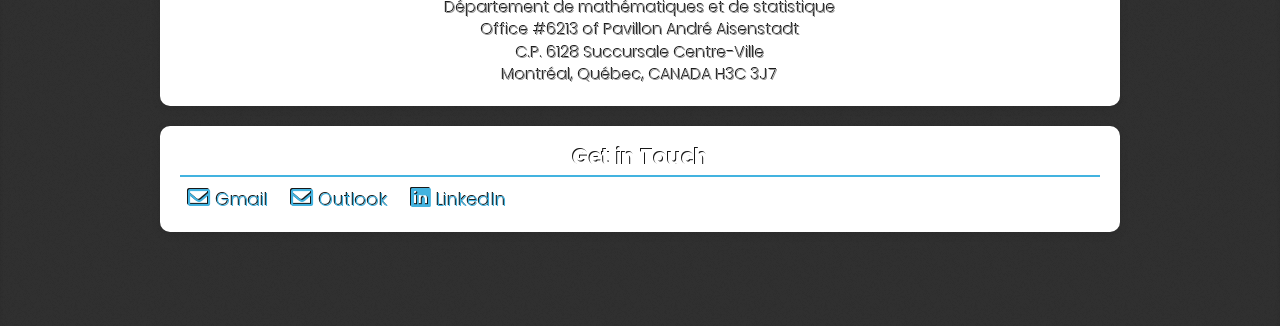
==== commit 9a3cdcf2: "index.html" ====
--- a/index.html
+++ b/index.html
@@ -312,19 +312,6 @@
 								<li><a href="#" class="icon brands fa-tumblr"><span class="label">Tumblr</span></a></li>
 								<li><a href="#" class="icon brands fa-google-plus"><span class="label">Google+</span></a></li>
 								<li><a href="#" class="icon brands fa-github"><span class="label">Github</span></a></li>
-								<!--
-								<li><a href="#" class="icon solid fa-rss"><span>RSS</span></a></li>
-								<li><a href="#" class="icon brands fa-instagram"><span>Instagram</span></a></li>
-								<li><a href="#" class="icon brands fa-foursquare"><span>Foursquare</span></a></li>
-								<li><a href="#" class="icon brands fa-skype"><span>Skype</span></a></li>
-								<li><a href="#" class="icon brands fa-soundcloud"><span>Soundcloud</span></a></li>
-								<li><a href="#" class="icon brands fa-youtube"><span>YouTube</span></a></li>
-								<li><a href="#" class="icon brands fa-blogger"><span>Blogger</span></a></li>
-								<li><a href="#" class="icon brands fa-flickr"><span>Flickr</span></a></li>
-								<li><a href="#" class="icon brands fa-vimeo"><span>Vimeo</span></a></li>
-								-->
-			-->
-			<!--
 							</ul>
 							<hr />
 						</div>
--- a/assets/css/main.css
+++ b/assets/css/main.css
@@ -2071,7 +2071,7 @@
 	}
 	
 	.photo-caption {
-    		text-align: center;
+    		text-align: left;
     		font-size: 14px;
     		color: #555;
     		margin-top: 10px;
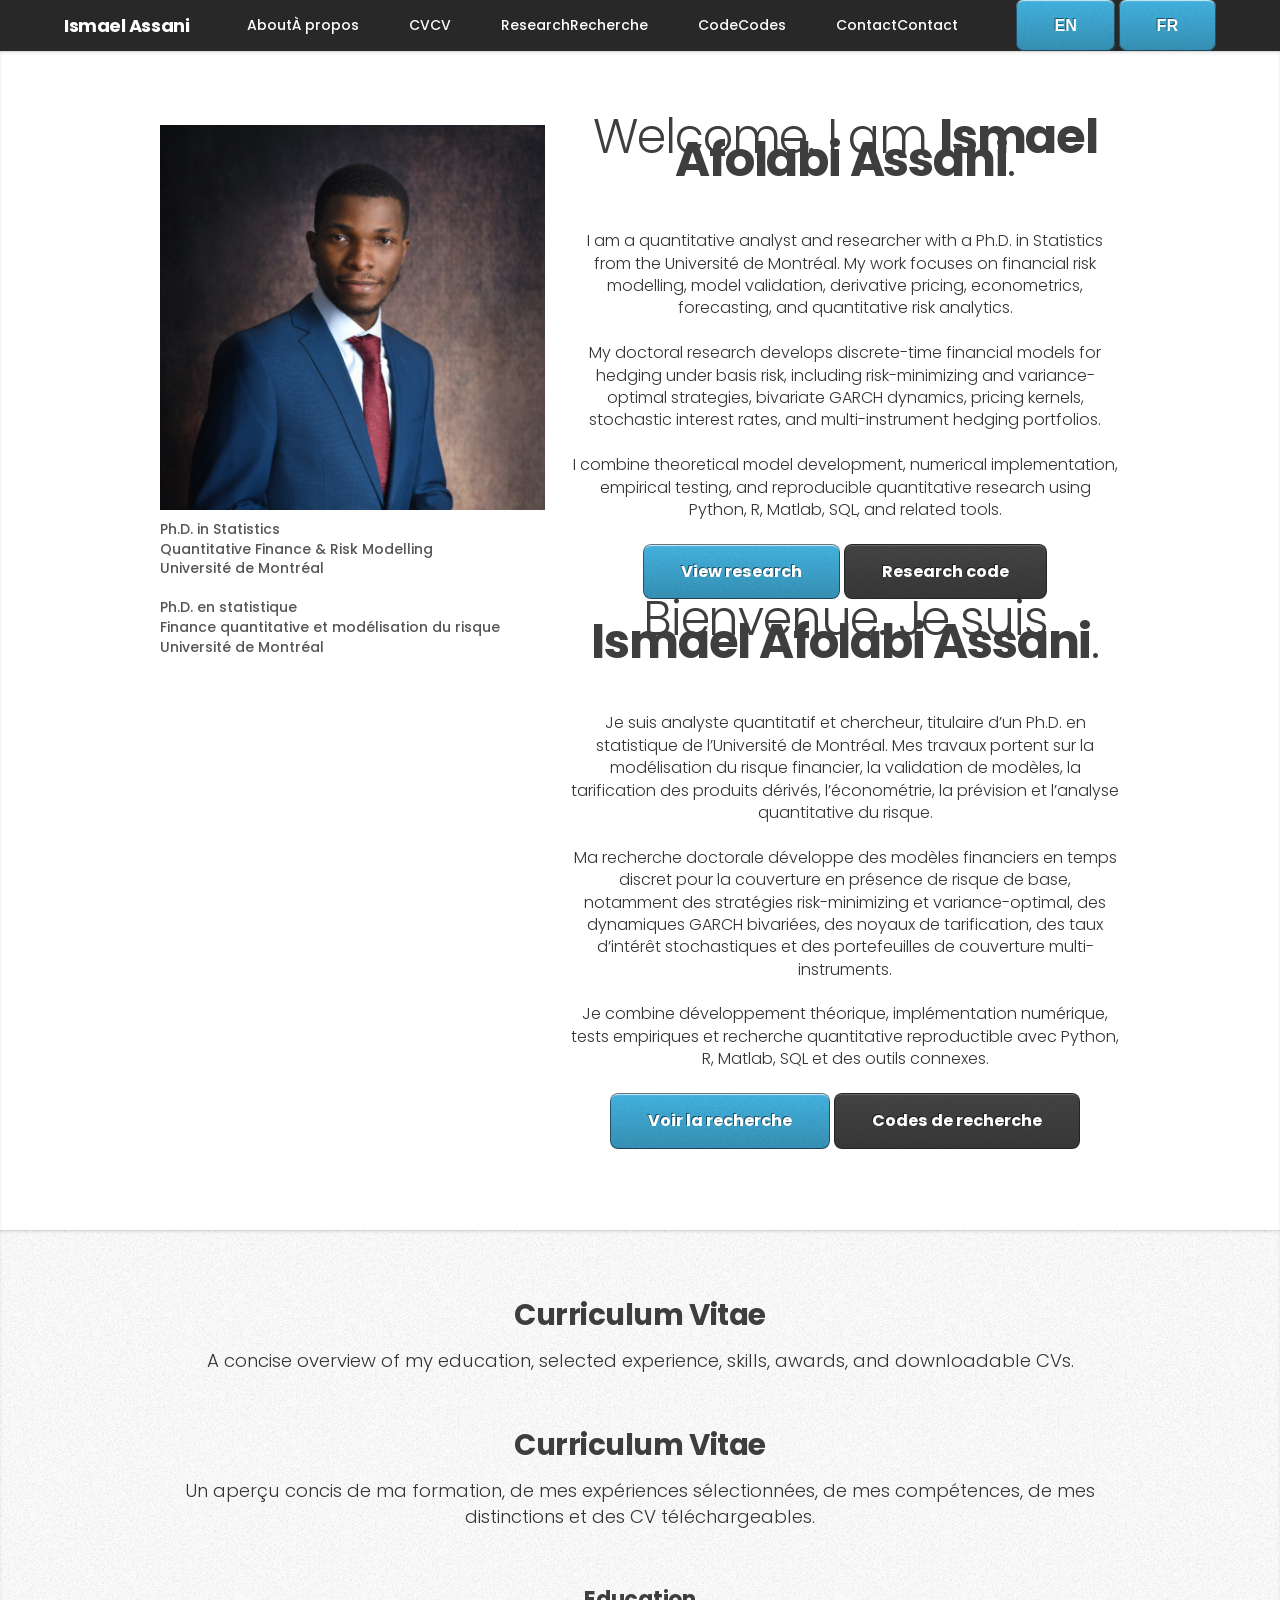
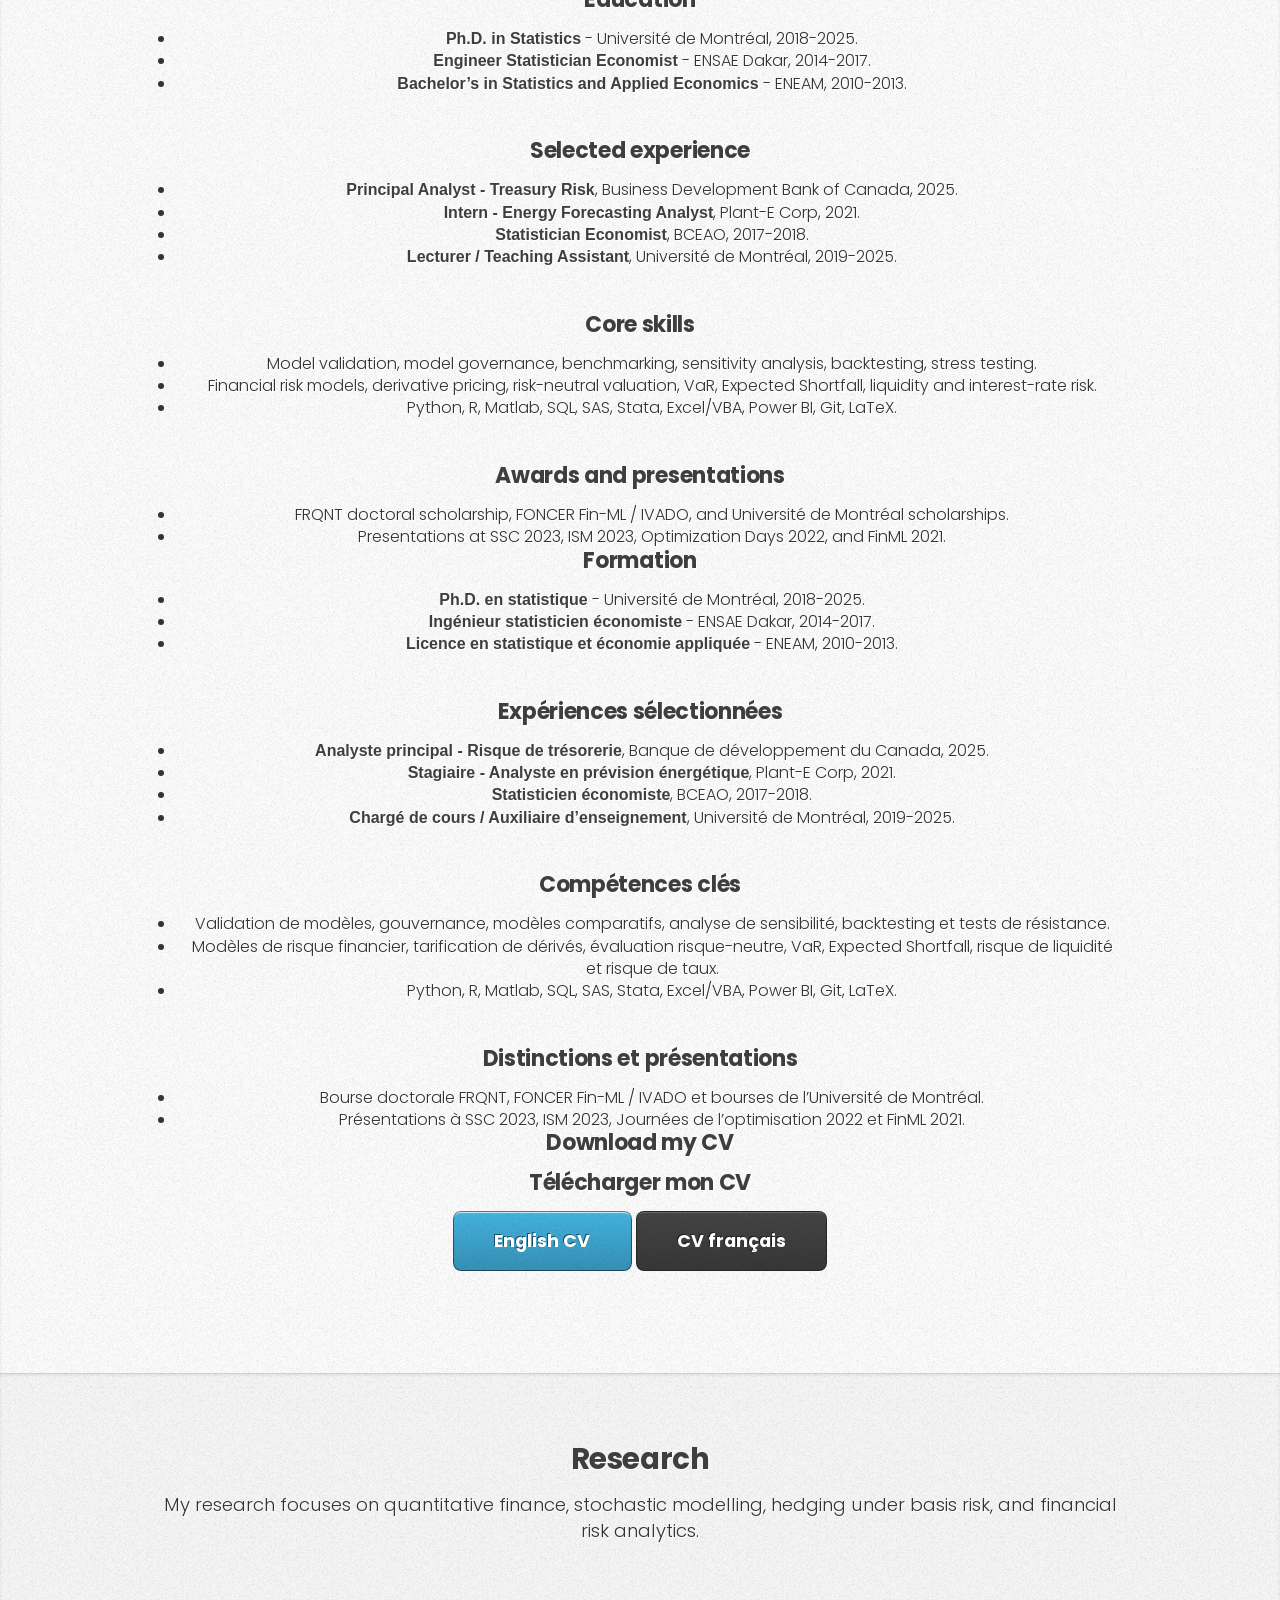
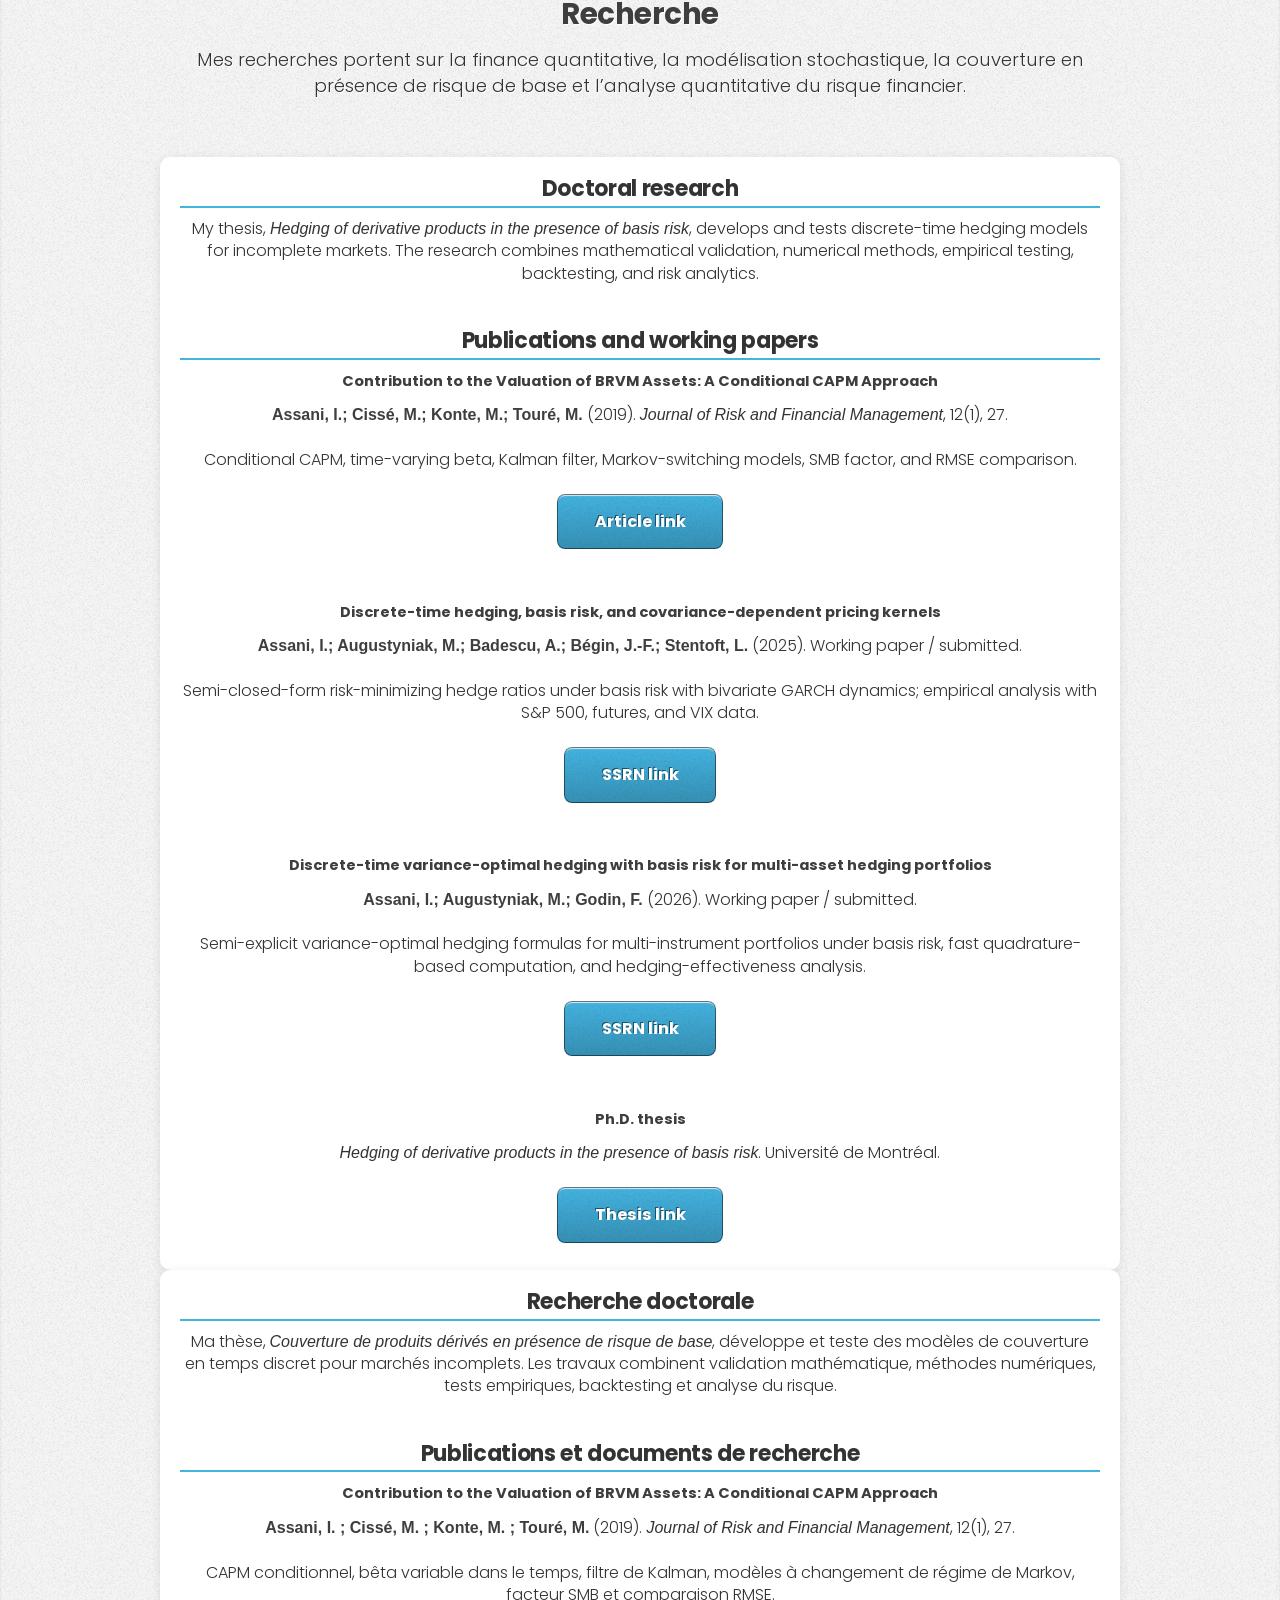
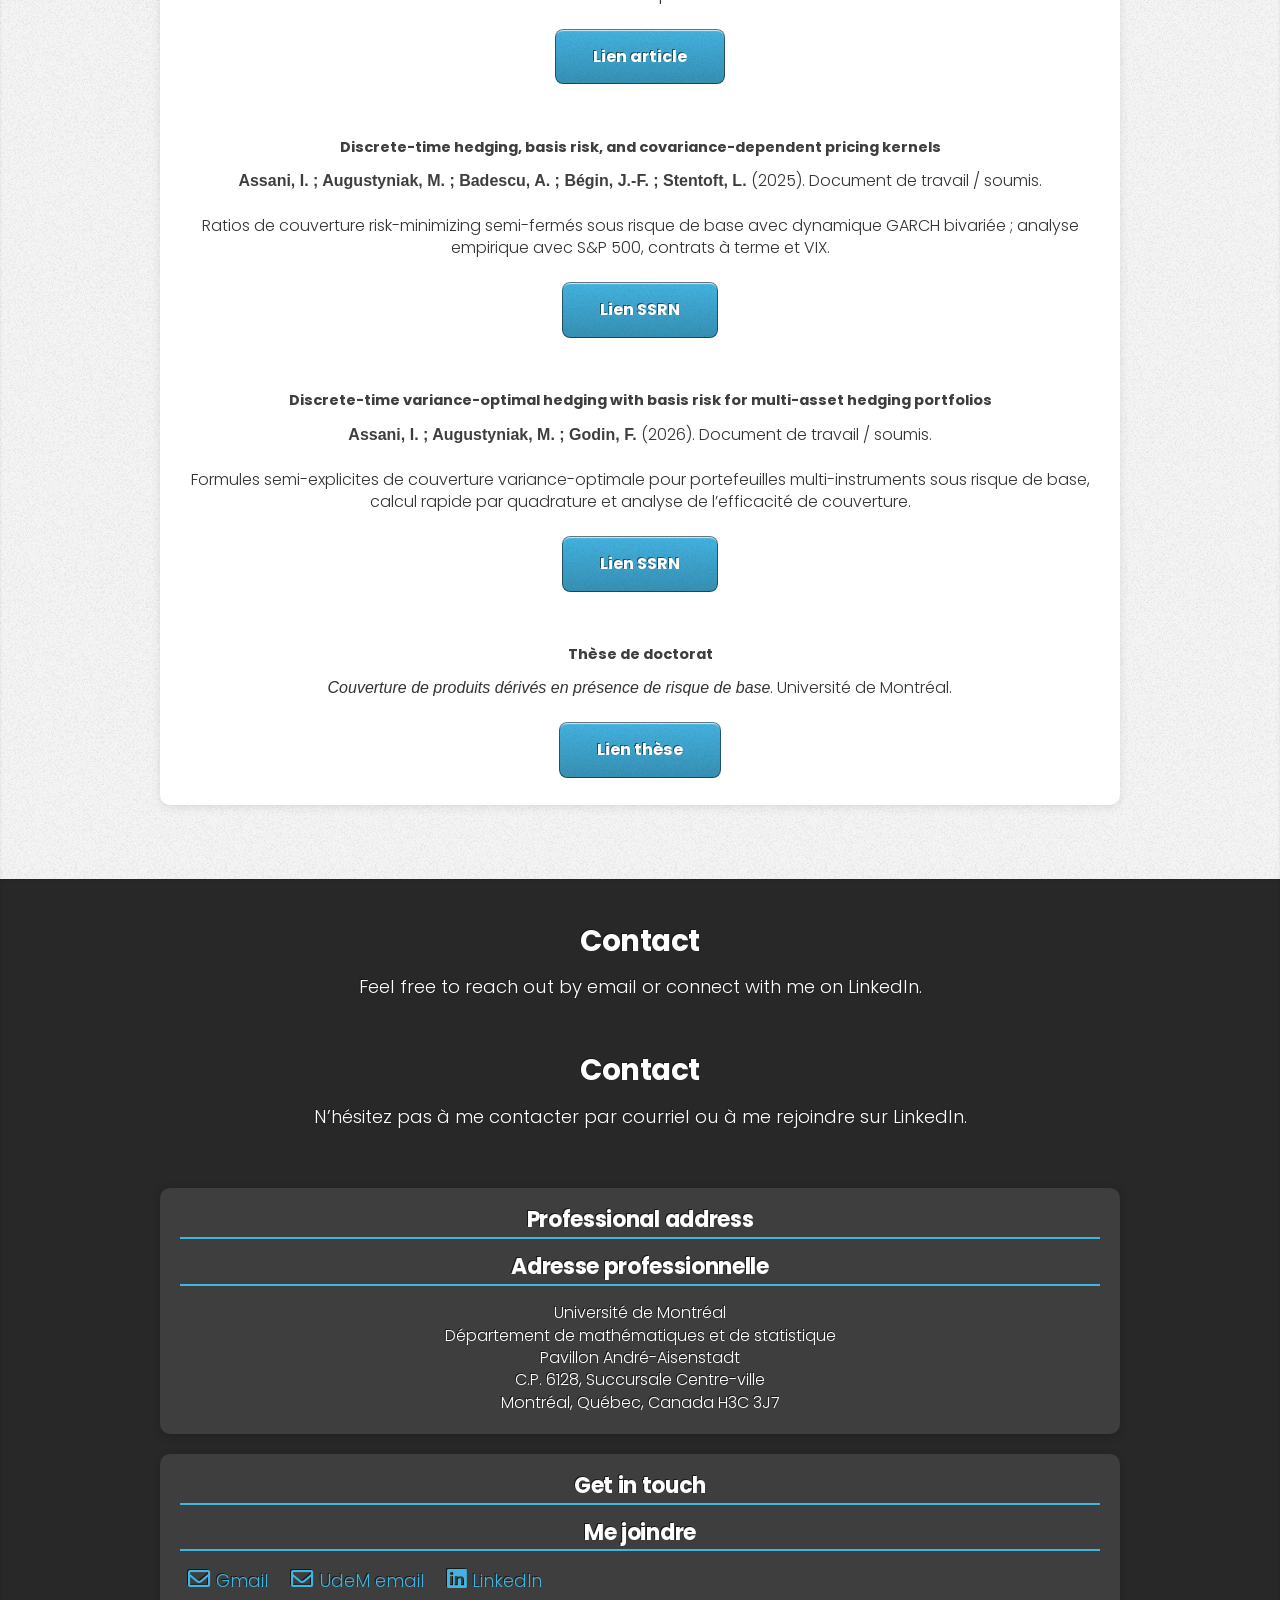
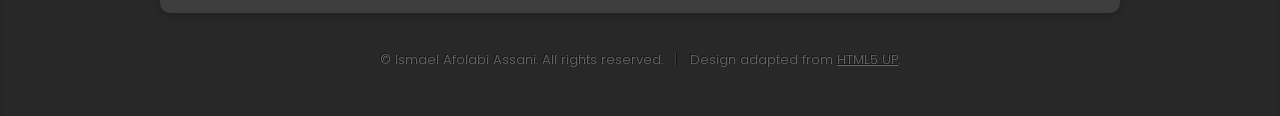
==== commit e06bf723: "Add files via upload" ====
--- a/index.html
+++ b/index.html
@@ -1,336 +1,300 @@
-<!DOCTYPE HTML>
-<!--
-	Miniport by HTML5 UP
-	html5up.net | @ajlkn
-	Free for personal and commercial use under the CCA 3.0 license (html5up.net/license)
--->
-<html>
-	<head>
-		<title>Miniport by HTML5 UP</title>
-		<meta charset="utf-8" />
-		<meta name="viewport" content="width=device-width, initial-scale=1, user-scalable=no" />
-		<link rel="stylesheet" href="assets/css/main.css" />
-	</head>
-	<body class="is-preload">
-
-		<!-- Nav -->
-			<nav id="nav">
-    				<div class="container">
-        				<div class="nav-content">
-           					<div class="logo">
-                					<h1>Ismael Assani</h1>
-            					</div>
-            					<ul>
-                					<li><a href="#aboutme">About me</a></li>
-                					<li><a href="#curriculumVitae">Curriculum Vitae</a></li>
-                					<li><a href="#research">Research</a></li>
-                					<li><a href="#contact">Contact</a></li>
-            					</ul>
-        				</div>
-    				</div>
-			</nav>
-			<!--
-			<nav id="nav">
-				<ul class="container">
-					<li><a href="#aboutme">About me</a></li>
-					<li><a href="#curriculumVitae">Curriculum Vitae</a></li>
-					<li><a href="#research">Research</a></li>
-					<li><a href="#contact">Contact</a></li>
-				</ul>
-			</nav>
-			-->
-
-		<!-- Home -->
-			<article id="top" class="wrapper style1">
-				<div class="container">
-					<div class="row">
-						<div class="col-4 col-5-large col-12-medium">
-								<span class="image fit"><img src="images/photo_site_web.jpg" alt="" /></span>
-								<p class="photo-caption">PhD Candidate <br> Statistics & Quantitative Finance <br> Université de Montréal</p>
-						</div>
-						<div class="col-8 col-7-large col-12-medium">
-							<!--
-							<header>
-								<h1>Hi. I'm <strong>Ismael ASSANI</strong>.</h1>
-							-->
-							<header>
-								<h1><strong>Welcome !</strong></h1>
-							</header>
-							<p>👋 Hi, I’m Ismael Assani, a statistician and quantitative finance specialist with over 10 years of experience. My academic and professional journey revolves around advanced statistics, stochastic calculus, and financial risk modeling. <br> <br>
-								Currently completing my PhD in statistics at the Université de Montréal, my research focuses on optimal hedging with basis risk and bivariate approaches for derivative pricing. I have applied various methods, from GARCH models and Hidden Markov Chains to machine learning techniques in finance. <br> <br>
-								In addition to research, I have taught several statistics and finance courses at Université de Montréal and collaborated on research projects in financial institutions and academic settings. Passionate about solving complex problems, I strive to translate advanced mathematical concepts into practical, data-driven solutions.</p>
-							<!--
-							<p>And this is <strong>Miniport</strong>, a free, fully responsive HTML5 site template designed by <a href="http://twitter.com/ajlkn">AJ</a> for <a href="http://html5up.net">HTML5 UP</a> &amp; released under the <a href="http://html5up.net/license">CCA license</a>.</p>
-							<a href="#work" class="button large scrolly">Learn about what I do</a>
-							-->
-							
-						</div>
-					</div>
-				</div>
-			</article>
-
-
-		<!-- Curriculum Vitae -->
-			<article id="curriculumVitae" class="wrapper style2">
-				    <div class="container">
-				        <header>
-				            <h2>Curriculum Vitae</h2>
-				            <p>A brief overview of my academic and professional experience.</p>
-				        </header>
-				        <div class="cv-content">
-				            <h3>Education</h3>
-				            <ul>
-				                <li><strong>PhD in Statistics</strong> – Université de Montréal (Expected 2024)</li>
-				                <li><strong>Master’s in Applied Mathematics</strong> – Université de Montréal</li>
-				                <li><strong>Engineering Degree in Statistics</strong> – Institut National de Statistique et d’Économie Appliquée</li>
-				            </ul>
-				
-				            <h3>Work Experience</h3>
-				            <ul>
-				                <li><strong>Lecturer</strong> – Université de Montréal (2022 – Present)</li>
-				                <li><strong>Research Assistant</strong> – Université de Montréal (2019 – 2022)</li>
-				                <li><strong>Consultant in Quantitative Finance</strong> – Various financial institutions</li>
-				            </ul>
-				
-				            <h3>Skills</h3>
-				            <ul>
-				                <li>Machine Learning & Statistical Modeling</li>
-				                <li>Derivative Pricing & Risk Hedging</li>
-				                <li>Programming: Python, R, MATLAB, C++</li>
-				                <li>GIS & Hydrological Modeling (SWAT)</li>
-				            </ul>
-				
-				            <h3>Download my CV</h3>
-				            <p><a href="Cv_francais_ASSANI.pdf" class="button">Download PDF</a></p>
-				        </div>
-				    </div>
-			</article>
-
-
-		<!-- Research -->
-		
-			<article id="research" class="wrapper style3">
-			    <div class="container">
-			        <header>
-			            <h2>Research</h2>
-			            <p>My research focuses on quantitative finance, stochastic modeling, and environmental hydrology.</p>
-			        </header>
-			
-			        <div class="research-content">
-			            <h3>Current Research Topics</h3>
-			            <ul>
-			                <li><strong>Optimal Hedging with Basis Risk</strong> – Developing strategies for financial risk management.</li>
-			                <li><strong>Machine Learning in Finance</strong> – Using deep learning for asset price prediction.</li>
-			                <li><strong>Hydrological and Sediment Transport Modeling</strong> – Studying water flow and sedimentation in the Zou Basin.</li>
-			            </ul>
-			
-			            <h3>Publications & Working Papers</h3>
-			            <ul>
-			                <li><strong>Assani, I.</strong> (2024). <em>Bivariate models for derivative pricing</em>. Submitted to Journal of Finance.</li>
-			                <li><strong>Assani, I.</strong> (2023). <em>Stochastic Calculus in Risk Hedging</em>. Financial Mathematics Review.</li>
-			                <li><strong>Assani, I.</strong> (2022). <em>SWAT-Based Sediment Transport Analysis</em>. Hydrology Journal.</li>
-			            </ul>
-			
-			            <h3>Collaborations</h3>
-			            <p>I have collaborated with academic researchers, financial institutions, and environmental agencies on various projects.</p>
-			        </div>
-			    </div>
-			</article>
-		
-
-		<!-- Work -->
-		<!--
-			<article id="work" class="wrapper style2">
-				<div class="container">
-					<header>
-						<h2>Here's all the stuff I do.</h2>
-						<p>Odio turpis amet sed consequat eget posuere consequat.</p>
-					</header>
-					<div class="row aln-center">
-						<div class="col-4 col-6-medium col-12-small">
-							<section class="box style1">
-								<span class="icon featured fa-comments"></span>
-								<h3>Consequat lorem</h3>
-								<p>Ornare nulla proin odio consequat sapien vestibulum ipsum primis sed amet consequat lorem dolore.</p>
-							</section>
-						</div>
-						<div class="col-4 col-6-medium col-12-small">
-							<section class="box style1">
-								<span class="icon solid featured fa-camera-retro"></span>
-								<h3>Lorem dolor tempus</h3>
-								<p>Ornare nulla proin odio consequat sapien vestibulum ipsum primis sed amet consequat lorem dolore.</p>
-							</section>
-						</div>
-						<div class="col-4 col-6-medium col-12-small">
-							<section class="box style1">
-								<span class="icon featured fa-thumbs-up"></span>
-								<h3>Feugiat posuere</h3>
-								<p>Ornare nulla proin odio consequat sapien vestibulum ipsum primis sed amet consequat lorem dolore.</p>
-							</section>
-						</div>
-					</div>
-					<footer>
-						<p>Lorem ipsum dolor sit sapien vestibulum ipsum primis?</p>
-						<a href="#portfolio" class="button large scrolly">See some of my recent work</a>
-					</footer>
-				</div>
-			</article>
-			-->
-		<!-- Portfolio -->
-		<!--
-			<article id="portfolio" class="wrapper style3">
-				<div class="container">
-					<header>
-						<h2>Here’s some stuff I made recently.</h2>
-						<p>Proin odio consequat  sapien vestibulum consequat lorem dolore feugiat.</p>
-					</header>
-					<div class="row">
-						<div class="col-4 col-6-medium col-12-small">
-							<article class="box style2">
-								<a href="#" class="image featured"><img src="images/pic01.jpg" alt="" /></a>
-								<h3><a href="#">Magna feugiat</a></h3>
-								<p>Ornare nulla proin odio consequat.</p>
-							</article>
-						</div>
-						<div class="col-4 col-6-medium col-12-small">
-							<article class="box style2">
-								<a href="#" class="image featured"><img src="images/pic02.jpg" alt="" /></a>
-								<h3><a href="#">Veroeros primis</a></h3>
-								<p>Ornare nulla proin odio consequat.</p>
-							</article>
-						</div>
-						<div class="col-4 col-6-medium col-12-small">
-							<article class="box style2">
-								<a href="#" class="image featured"><img src="images/pic03.jpg" alt="" /></a>
-								<h3><a href="#">Lorem ipsum</a></h3>
-								<p>Ornare nulla proin odio consequat.</p>
-							</article>
-						</div>
-						<div class="col-4 col-6-medium col-12-small">
-							<article class="box style2">
-								<a href="#" class="image featured"><img src="images/pic04.jpg" alt="" /></a>
-								<h3><a href="#">Tempus dolore</a></h3>
-								<p>Ornare nulla proin odio consequat.</p>
-							</article>
-						</div>
-						<div class="col-4 col-6-medium col-12-small">
-							<article class="box style2">
-								<a href="#" class="image featured"><img src="images/pic05.jpg" alt="" /></a>
-								<h3><a href="#">Feugiat aliquam</a></h3>
-								<p>Ornare nulla proin odio consequat.</p>
-							</article>
-						</div>
-						<div class="col-4 col-6-medium col-12-small">
-							<article class="box style2">
-								<a href="#" class="image featured"><img src="images/pic06.jpg" alt="" /></a>
-								<h3><a href="#">Sed amet ornare</a></h3>
-								<p>Ornare nulla proin odio consequat.</p>
-							</article>
-						</div>
-					</div>
-					<footer>
-						<p>Lorem ipsum dolor sit sapien vestibulum ipsum primis?</p>
-						<a href="#contact" class="button large scrolly">Get in touch with me</a>
-					</footer>
-				</div>
-			</article>
-		-->
-
-	    <!-- Contact Section -->
-	    <article id="contact" class="wrapper style4">
-	        <div class="container">
-	            <header>
-	                <h2>Contact Me</h2>
-	                <p>Feel free to reach out via email or connect with me on LinkedIn.</p>
-	            </header>
-	
-	            <!-- Address -->
-	            <section class="contact-info">
-	                <h3>Professional Address</h3>
-	                <p>
-	                    Université de Montréal <br>
-	                    Département de mathématiques et de statistique <br>
-	                    Office #6213 of Pavillon André Aisenstadt <br>
-	                    C.P. 6128 Succursale Centre-Ville <br>
-	                    Montréal, Québec, CANADA H3C 3J7
-	                </p>
-	            </section>
-	
-	            <!-- Contact Links -->
-	            <section class="contact-links">
-	                <h3>Get in Touch</h3>
-	                <ul>
-	                    <li><a href="mailto:assismafo@gmail.com" class="icon fa-envelope"> Gmail</a></li>
-	                    <li><a href="mailto:ismael.afolabi.assani@umontreal.ca" class="icon fa-envelope"> Outlook</a></li>
-	                    <li><a href="https://www.linkedin.com/in/ismael-assani" target="_blank" class="icon brands fa-linkedin"> LinkedIn</a></li>
-	                </ul>
-	            </section>		
-
-
-		
-		<!-- Contact -->
-		<!--
-			<article id="contact" class="wrapper style4">
-				<div class="container medium">
-					<header>
-						<h2>Have me make stuff for you.</h2>
-						<p>Ornare nulla proin odio consequat sapien vestibulum ipsum.</p>
-					</header>
-					<div class="row">
-						<div class="col-12">
-							<form method="post" action="#">
-								<div class="row">
-									<div class="col-6 col-12-small">
-										<input type="text" name="name" id="name" placeholder="Name" />
-									</div>
-									<div class="col-6 col-12-small">
-										<input type="text" name="email" id="email" placeholder="Email" />
-									</div>
-									<div class="col-12">
-										<input type="text" name="subject" id="subject" placeholder="Subject" />
-									</div>
-									<div class="col-12">
-										<textarea name="message" id="message" placeholder="Message"></textarea>
-									</div>
-									<div class="col-12">
-										<ul class="actions">
-											<li><input type="submit" value="Send Message" /></li>
-											<li><input type="reset" value="Clear Form" class="alt" /></li>
-										</ul>
-									</div>
-								</div>
-							</form>
-						</div>
-						<div class="col-12">
-							<hr />
-							<h3>Find me on ...</h3>
-							<ul class="social">
-								<li><a href="#" class="icon brands fa-twitter"><span class="label">Twitter</span></a></li>
-								<li><a href="#" class="icon brands fa-facebook-f"><span class="label">Facebook</span></a></li>
-								<li><a href="#" class="icon brands fa-dribbble"><span class="label">Dribbble</span></a></li>
-								<li><a href="#" class="icon brands fa-linkedin-in"><span class="label">LinkedIn</span></a></li>
-								<li><a href="#" class="icon brands fa-tumblr"><span class="label">Tumblr</span></a></li>
-								<li><a href="#" class="icon brands fa-google-plus"><span class="label">Google+</span></a></li>
-								<li><a href="#" class="icon brands fa-github"><span class="label">Github</span></a></li>
-							</ul>
-							<hr />
-						</div>
-					</div>
-					<footer>
-						<ul id="copyright">
-							<li>&copy; Untitled. All rights reserved.</li><li>Design: <a href="http://html5up.net">HTML5 UP</a></li>
-						</ul>
-					</footer>
-				</div>
-			</article>
-		-->
-		<!-- Scripts -->
-			<script src="assets/js/jquery.min.js"></script>
-			<script src="assets/js/jquery.scrolly.min.js"></script>
-			<script src="assets/js/browser.min.js"></script>
-			<script src="assets/js/breakpoints.min.js"></script>
-			<script src="assets/js/util.js"></script>
-			<script src="assets/js/main.js"></script>
-
-	</body>
-</html>
+<!DOCTYPE HTML>
+<!--
+	Miniport by HTML5 UP
+	html5up.net | @ajlkn
+	Free for personal and commercial use under the CCA 3.0 license (html5up.net/license)
+	Updated for Ismael Assani's personal website.
+-->
+<html lang="en">
+	<head>
+		<title>Ismael Afolabi Assani | Quantitative Finance & Statistics</title>
+		<meta charset="utf-8" />
+		<meta name="viewport" content="width=device-width, initial-scale=1, user-scalable=no" />
+		<meta name="description" content="Personal academic website of Ismael Afolabi Assani, Ph.D. in Statistics, quantitative finance researcher and senior quantitative analyst." />
+		<link rel="stylesheet" href="assets/css/main.css" />
+		<link rel="stylesheet" href="assets/css/custom.css" />
+	</head>
+	<body class="is-preload">
+
+		<!-- Nav -->
+		<nav id="nav">
+			<div class="container nav-content">
+				<div class="logo"><h1>Ismael Assani</h1></div>
+				<ul class="main-nav">
+					<li><a href="#aboutme"><span class="lang-en">About</span><span class="lang-fr">À propos</span></a></li>
+					<li><a href="#curriculumVitae"><span class="lang-en">CV</span><span class="lang-fr">CV</span></a></li>
+					<li><a href="#research"><span class="lang-en">Research</span><span class="lang-fr">Recherche</span></a></li>
+					<li><a href="codes.html"><span class="lang-en">Code</span><span class="lang-fr">Codes</span></a></li>
+					<li><a href="#contact"><span class="lang-en">Contact</span><span class="lang-fr">Contact</span></a></li>
+				</ul>
+				<div class="language-switch" aria-label="Language selector">
+					<button type="button" id="btn-en" onclick="setLanguage('en')">EN</button>
+					<button type="button" id="btn-fr" onclick="setLanguage('fr')">FR</button>
+				</div>
+			</div>
+		</nav>
+
+		<!-- Home -->
+		<article id="aboutme" class="wrapper style1">
+			<div class="container">
+				<div class="row">
+					<div class="col-4 col-5-large col-12-medium">
+						<span class="image fit"><img src="images/photo_site_web.jpg" alt="Portrait of Ismael Assani" /></span>
+						<p class="photo-caption lang-en">Ph.D. in Statistics<br />Quantitative Finance & Risk Modelling<br />Université de Montréal</p>
+						<p class="photo-caption lang-fr">Ph.D. en statistique<br />Finance quantitative et modélisation du risque<br />Université de Montréal</p>
+					</div>
+					<div class="col-8 col-7-large col-12-medium hero-text">
+						<div class="lang-en">
+							<header>
+								<h1>Welcome. I am <strong>Ismael Afolabi Assani</strong>.</h1>
+							</header>
+							<p>I am a quantitative analyst and researcher with a Ph.D. in Statistics from the Université de Montréal. My work focuses on financial risk modelling, model validation, derivative pricing, econometrics, forecasting, and quantitative risk analytics.</p>
+							<p>My doctoral research develops discrete-time financial models for hedging under basis risk, including risk-minimizing and variance-optimal strategies, bivariate GARCH dynamics, pricing kernels, stochastic interest rates, and multi-instrument hedging portfolios.</p>
+							<p>I combine theoretical model development, numerical implementation, empirical testing, and reproducible quantitative research using Python, R, Matlab, SQL, and related tools.</p>
+							<div class="hero-actions">
+								<a href="#research" class="button scrolly">View research</a>
+								<a href="codes.html" class="button alt">Research code</a>
+							</div>
+						</div>
+						<div class="lang-fr">
+							<header>
+								<h1>Bienvenue. Je suis <strong>Ismael Afolabi Assani</strong>.</h1>
+							</header>
+							<p>Je suis analyste quantitatif et chercheur, titulaire d’un Ph.D. en statistique de l’Université de Montréal. Mes travaux portent sur la modélisation du risque financier, la validation de modèles, la tarification des produits dérivés, l’économétrie, la prévision et l’analyse quantitative du risque.</p>
+							<p>Ma recherche doctorale développe des modèles financiers en temps discret pour la couverture en présence de risque de base, notamment des stratégies risk-minimizing et variance-optimal, des dynamiques GARCH bivariées, des noyaux de tarification, des taux d’intérêt stochastiques et des portefeuilles de couverture multi-instruments.</p>
+							<p>Je combine développement théorique, implémentation numérique, tests empiriques et recherche quantitative reproductible avec Python, R, Matlab, SQL et des outils connexes.</p>
+							<div class="hero-actions">
+								<a href="#research" class="button scrolly">Voir la recherche</a>
+								<a href="codes.html" class="button alt">Codes de recherche</a>
+							</div>
+						</div>
+					</div>
+				</div>
+			</div>
+		</article>
+
+		<!-- Curriculum Vitae -->
+		<article id="curriculumVitae" class="wrapper style2">
+			<div class="container">
+				<header class="lang-en">
+					<h2>Curriculum Vitae</h2>
+					<p>A concise overview of my education, selected experience, skills, awards, and downloadable CVs.</p>
+				</header>
+				<header class="lang-fr">
+					<h2>Curriculum Vitae</h2>
+					<p>Un aperçu concis de ma formation, de mes expériences sélectionnées, de mes compétences, de mes distinctions et des CV téléchargeables.</p>
+				</header>
+
+				<div class="cv-grid lang-en">
+					<section class="info-card">
+						<h3>Education</h3>
+						<ul>
+							<li><strong>Ph.D. in Statistics</strong> - Université de Montréal, 2018-2025.</li>
+							<li><strong>Engineer Statistician Economist</strong> - ENSAE Dakar, 2014-2017.</li>
+							<li><strong>Bachelor’s in Statistics and Applied Economics</strong> - ENEAM, 2010-2013.</li>
+						</ul>
+					</section>
+					<section class="info-card">
+						<h3>Selected experience</h3>
+						<ul>
+							<li><strong>Principal Analyst - Treasury Risk</strong>, Business Development Bank of Canada, 2025.</li>
+							<li><strong>Intern - Energy Forecasting Analyst</strong>, Plant-E Corp, 2021.</li>
+							<li><strong>Statistician Economist</strong>, BCEAO, 2017-2018.</li>
+							<li><strong>Lecturer / Teaching Assistant</strong>, Université de Montréal, 2019-2025.</li>
+						</ul>
+					</section>
+					<section class="info-card">
+						<h3>Core skills</h3>
+						<ul>
+							<li>Model validation, model governance, benchmarking, sensitivity analysis, backtesting, stress testing.</li>
+							<li>Financial risk models, derivative pricing, risk-neutral valuation, VaR, Expected Shortfall, liquidity and interest-rate risk.</li>
+							<li>Python, R, Matlab, SQL, SAS, Stata, Excel/VBA, Power BI, Git, LaTeX.</li>
+						</ul>
+					</section>
+					<section class="info-card">
+						<h3>Awards and presentations</h3>
+						<ul>
+							<li>FRQNT doctoral scholarship, FONCER Fin-ML / IVADO, and Université de Montréal scholarships.</li>
+							<li>Presentations at SSC 2023, ISM 2023, Optimization Days 2022, and FinML 2021.</li>
+						</ul>
+					</section>
+				</div>
+
+				<div class="cv-grid lang-fr">
+					<section class="info-card">
+						<h3>Formation</h3>
+						<ul>
+							<li><strong>Ph.D. en statistique</strong> - Université de Montréal, 2018-2025.</li>
+							<li><strong>Ingénieur statisticien économiste</strong> - ENSAE Dakar, 2014-2017.</li>
+							<li><strong>Licence en statistique et économie appliquée</strong> - ENEAM, 2010-2013.</li>
+						</ul>
+					</section>
+					<section class="info-card">
+						<h3>Expériences sélectionnées</h3>
+						<ul>
+							<li><strong>Analyste principal - Risque de trésorerie</strong>, Banque de développement du Canada, 2025.</li>
+							<li><strong>Stagiaire - Analyste en prévision énergétique</strong>, Plant-E Corp, 2021.</li>
+							<li><strong>Statisticien économiste</strong>, BCEAO, 2017-2018.</li>
+							<li><strong>Chargé de cours / Auxiliaire d’enseignement</strong>, Université de Montréal, 2019-2025.</li>
+						</ul>
+					</section>
+					<section class="info-card">
+						<h3>Compétences clés</h3>
+						<ul>
+							<li>Validation de modèles, gouvernance, modèles comparatifs, analyse de sensibilité, backtesting et tests de résistance.</li>
+							<li>Modèles de risque financier, tarification de dérivés, évaluation risque-neutre, VaR, Expected Shortfall, risque de liquidité et risque de taux.</li>
+							<li>Python, R, Matlab, SQL, SAS, Stata, Excel/VBA, Power BI, Git, LaTeX.</li>
+						</ul>
+					</section>
+					<section class="info-card">
+						<h3>Distinctions et présentations</h3>
+						<ul>
+							<li>Bourse doctorale FRQNT, FONCER Fin-ML / IVADO et bourses de l’Université de Montréal.</li>
+							<li>Présentations à SSC 2023, ISM 2023, Journées de l’optimisation 2022 et FinML 2021.</li>
+						</ul>
+					</section>
+				</div>
+
+				<div class="download-panel">
+					<h3 class="lang-en">Download my CV</h3>
+					<h3 class="lang-fr">Télécharger mon CV</h3>
+					<p>
+						<a href="CV_Ismael_Assani_EN.pdf" class="button" target="_blank" rel="noopener">English CV</a>
+						<a href="CV_Ismael_Assani_FR.pdf" class="button alt" target="_blank" rel="noopener">CV français</a>
+					</p>
+				</div>
+			</div>
+		</article>
+
+		<!-- Research -->
+		<article id="research" class="wrapper style3">
+			<div class="container">
+				<header class="lang-en">
+					<h2>Research</h2>
+					<p>My research focuses on quantitative finance, stochastic modelling, hedging under basis risk, and financial risk analytics.</p>
+				</header>
+				<header class="lang-fr">
+					<h2>Recherche</h2>
+					<p>Mes recherches portent sur la finance quantitative, la modélisation stochastique, la couverture en présence de risque de base et l’analyse quantitative du risque financier.</p>
+				</header>
+
+				<div class="lang-en research-content">
+					<section class="info-card wide-card">
+						<h3>Doctoral research</h3>
+						<p>My thesis, <em>Hedging of derivative products in the presence of basis risk</em>, develops and tests discrete-time hedging models for incomplete markets. The research combines mathematical validation, numerical methods, empirical testing, backtesting, and risk analytics.</p>
+					</section>
+					<h3>Publications and working papers</h3>
+					<div class="publication-list">
+						<section class="publication-card">
+							<h4>Contribution to the Valuation of BRVM Assets: A Conditional CAPM Approach</h4>
+							<p><strong>Assani, I.; Cissé, M.; Konte, M.; Touré, M.</strong> (2019). <em>Journal of Risk and Financial Management</em>, 12(1), 27.</p>
+							<p>Conditional CAPM, time-varying beta, Kalman filter, Markov-switching models, SMB factor, and RMSE comparison.</p>
+							<a href="https://www.mdpi.com/1911-8074/12/1/27" target="_blank" rel="noopener" class="button small-button">Article link</a>
+						</section>
+						<section class="publication-card">
+							<h4>Discrete-time hedging, basis risk, and covariance-dependent pricing kernels</h4>
+							<p><strong>Assani, I.; Augustyniak, M.; Badescu, A.; Bégin, J.-F.; Stentoft, L.</strong> (2025). Working paper / submitted.</p>
+							<p>Semi-closed-form risk-minimizing hedge ratios under basis risk with bivariate GARCH dynamics; empirical analysis with S&amp;P 500, futures, and VIX data.</p>
+							<a href="https://papers.ssrn.com/sol3/papers.cfm?abstract_id=5178417" target="_blank" rel="noopener" class="button small-button">SSRN link</a>
+						</section>
+						<section class="publication-card">
+							<h4>Discrete-time variance-optimal hedging with basis risk for multi-asset hedging portfolios</h4>
+							<p><strong>Assani, I.; Augustyniak, M.; Godin, F.</strong> (2026). Working paper / submitted.</p>
+							<p>Semi-explicit variance-optimal hedging formulas for multi-instrument portfolios under basis risk, fast quadrature-based computation, and hedging-effectiveness analysis.</p>
+							<a href="https://papers.ssrn.com/sol3/papers.cfm?abstract_id=6463646" target="_blank" rel="noopener" class="button small-button">SSRN link</a>
+						</section>
+						<section class="publication-card">
+							<h4>Ph.D. thesis</h4>
+							<p><em>Hedging of derivative products in the presence of basis risk</em>. Université de Montréal.</p>
+							<a href="https://umontreal.scholaris.ca/items/fdfa3432-f23d-4898-a2af-926a98e5b78d" target="_blank" rel="noopener" class="button small-button">Thesis link</a>
+						</section>
+					</div>
+				</div>
+
+				<div class="lang-fr research-content">
+					<section class="info-card wide-card">
+						<h3>Recherche doctorale</h3>
+						<p>Ma thèse, <em>Couverture de produits dérivés en présence de risque de base</em>, développe et teste des modèles de couverture en temps discret pour marchés incomplets. Les travaux combinent validation mathématique, méthodes numériques, tests empiriques, backtesting et analyse du risque.</p>
+					</section>
+					<h3>Publications et documents de recherche</h3>
+					<div class="publication-list">
+						<section class="publication-card">
+							<h4>Contribution to the Valuation of BRVM Assets: A Conditional CAPM Approach</h4>
+							<p><strong>Assani, I. ; Cissé, M. ; Konte, M. ; Touré, M.</strong> (2019). <em>Journal of Risk and Financial Management</em>, 12(1), 27.</p>
+							<p>CAPM conditionnel, bêta variable dans le temps, filtre de Kalman, modèles à changement de régime de Markov, facteur SMB et comparaison RMSE.</p>
+							<a href="https://www.mdpi.com/1911-8074/12/1/27" target="_blank" rel="noopener" class="button small-button">Lien article</a>
+						</section>
+						<section class="publication-card">
+							<h4>Discrete-time hedging, basis risk, and covariance-dependent pricing kernels</h4>
+							<p><strong>Assani, I. ; Augustyniak, M. ; Badescu, A. ; Bégin, J.-F. ; Stentoft, L.</strong> (2025). Document de travail / soumis.</p>
+							<p>Ratios de couverture risk-minimizing semi-fermés sous risque de base avec dynamique GARCH bivariée ; analyse empirique avec S&amp;P 500, contrats à terme et VIX.</p>
+							<a href="https://papers.ssrn.com/sol3/papers.cfm?abstract_id=5178417" target="_blank" rel="noopener" class="button small-button">Lien SSRN</a>
+						</section>
+						<section class="publication-card">
+							<h4>Discrete-time variance-optimal hedging with basis risk for multi-asset hedging portfolios</h4>
+							<p><strong>Assani, I. ; Augustyniak, M. ; Godin, F.</strong> (2026). Document de travail / soumis.</p>
+							<p>Formules semi-explicites de couverture variance-optimale pour portefeuilles multi-instruments sous risque de base, calcul rapide par quadrature et analyse de l’efficacité de couverture.</p>
+							<a href="https://papers.ssrn.com/sol3/papers.cfm?abstract_id=6463646" target="_blank" rel="noopener" class="button small-button">Lien SSRN</a>
+						</section>
+						<section class="publication-card">
+							<h4>Thèse de doctorat</h4>
+							<p><em>Couverture de produits dérivés en présence de risque de base</em>. Université de Montréal.</p>
+							<a href="https://umontreal.scholaris.ca/items/fdfa3432-f23d-4898-a2af-926a98e5b78d" target="_blank" rel="noopener" class="button small-button">Lien thèse</a>
+						</section>
+					</div>
+				</div>
+			</div>
+		</article>
+
+		<!-- Contact -->
+		<article id="contact" class="wrapper style4">
+			<div class="container">
+				<header class="lang-en">
+					<h2>Contact</h2>
+					<p>Feel free to reach out by email or connect with me on LinkedIn.</p>
+				</header>
+				<header class="lang-fr">
+					<h2>Contact</h2>
+					<p>N’hésitez pas à me contacter par courriel ou à me rejoindre sur LinkedIn.</p>
+				</header>
+
+				<div class="contact-grid">
+					<section class="contact-info">
+						<h3 class="lang-en">Professional address</h3>
+						<h3 class="lang-fr">Adresse professionnelle</h3>
+						<p>
+							Université de Montréal<br />
+							Département de mathématiques et de statistique<br />
+							Pavillon André-Aisenstadt<br />
+							C.P. 6128, Succursale Centre-ville<br />
+							Montréal, Québec, Canada H3C 3J7
+						</p>
+					</section>
+					<section class="contact-links">
+						<h3 class="lang-en">Get in touch</h3>
+						<h3 class="lang-fr">Me joindre</h3>
+						<ul>
+							<li><a href="mailto:assismafo@gmail.com" class="icon fa-envelope"> Gmail</a></li>
+							<li><a href="mailto:ismael.afolabi.assani@umontreal.ca" class="icon fa-envelope"> UdeM email</a></li>
+							<li><a href="https://www.linkedin.com/in/ismael-assani" target="_blank" rel="noopener" class="icon brands fa-linkedin"> LinkedIn</a></li>
+						</ul>
+					</section>
+				</div>
+				<footer>
+					<ul id="copyright">
+						<li>&copy; Ismael Afolabi Assani. All rights reserved.</li><li>Design adapted from <a href="http://html5up.net">HTML5 UP</a>.</li>
+					</ul>
+				</footer>
+			</div>
+		</article>
+
+		<!-- Scripts -->
+		<script src="assets/js/jquery.min.js"></script>
+		<script src="assets/js/jquery.scrolly.min.js"></script>
+		<script src="assets/js/browser.min.js"></script>
+		<script src="assets/js/breakpoints.min.js"></script>
+		<script src="assets/js/util.js"></script>
+		<script src="assets/js/main.js"></script>
+		<script src="assets/js/language.js"></script>
+	</body>
+</html>
--- a/assets/css/main.css
+++ b/assets/css/main.css
@@ -2185,19 +2185,23 @@
     background: #358fb3;
 }
 
-/* ======= Contact Page Styling ======= */
+.wrapper.style4 {
+    background: #282828;  /* Couleur de fond sombre */
+    color: #ffffff;       /* Texte en blanc pour le contraste */
+    padding: 50px 0;
+}
 
 .contact-info, .contact-links, .contact-form {
-    background: #fff;
+    background: rgba(255, 255, 255, 0.1);  /* Fond semi-transparent */
     padding: 20px;
     border-radius: 10px;
-    box-shadow: 0 2px 10px rgba(0, 0, 0, 0.1);
+    box-shadow: 0 2px 10px rgba(0, 0, 0, 0.2);
     margin-bottom: 20px;
+    color: #ffffff;  /* Texte en blanc */
 }
 
 .contact-info h3, .contact-links h3, .contact-form h3 {
-    color: #333;
-    margin-bottom: 10px;
+    color: #43B3E0;  /* Titre en bleu pour plus de lisibilité */
     border-bottom: 2px solid #43B3E0;
     padding-bottom: 5px;
 }
@@ -2219,7 +2223,6 @@
 .contact-links ul li a:hover {
     color: #358fb3;
 }
-
 
 /* Articles */
 
